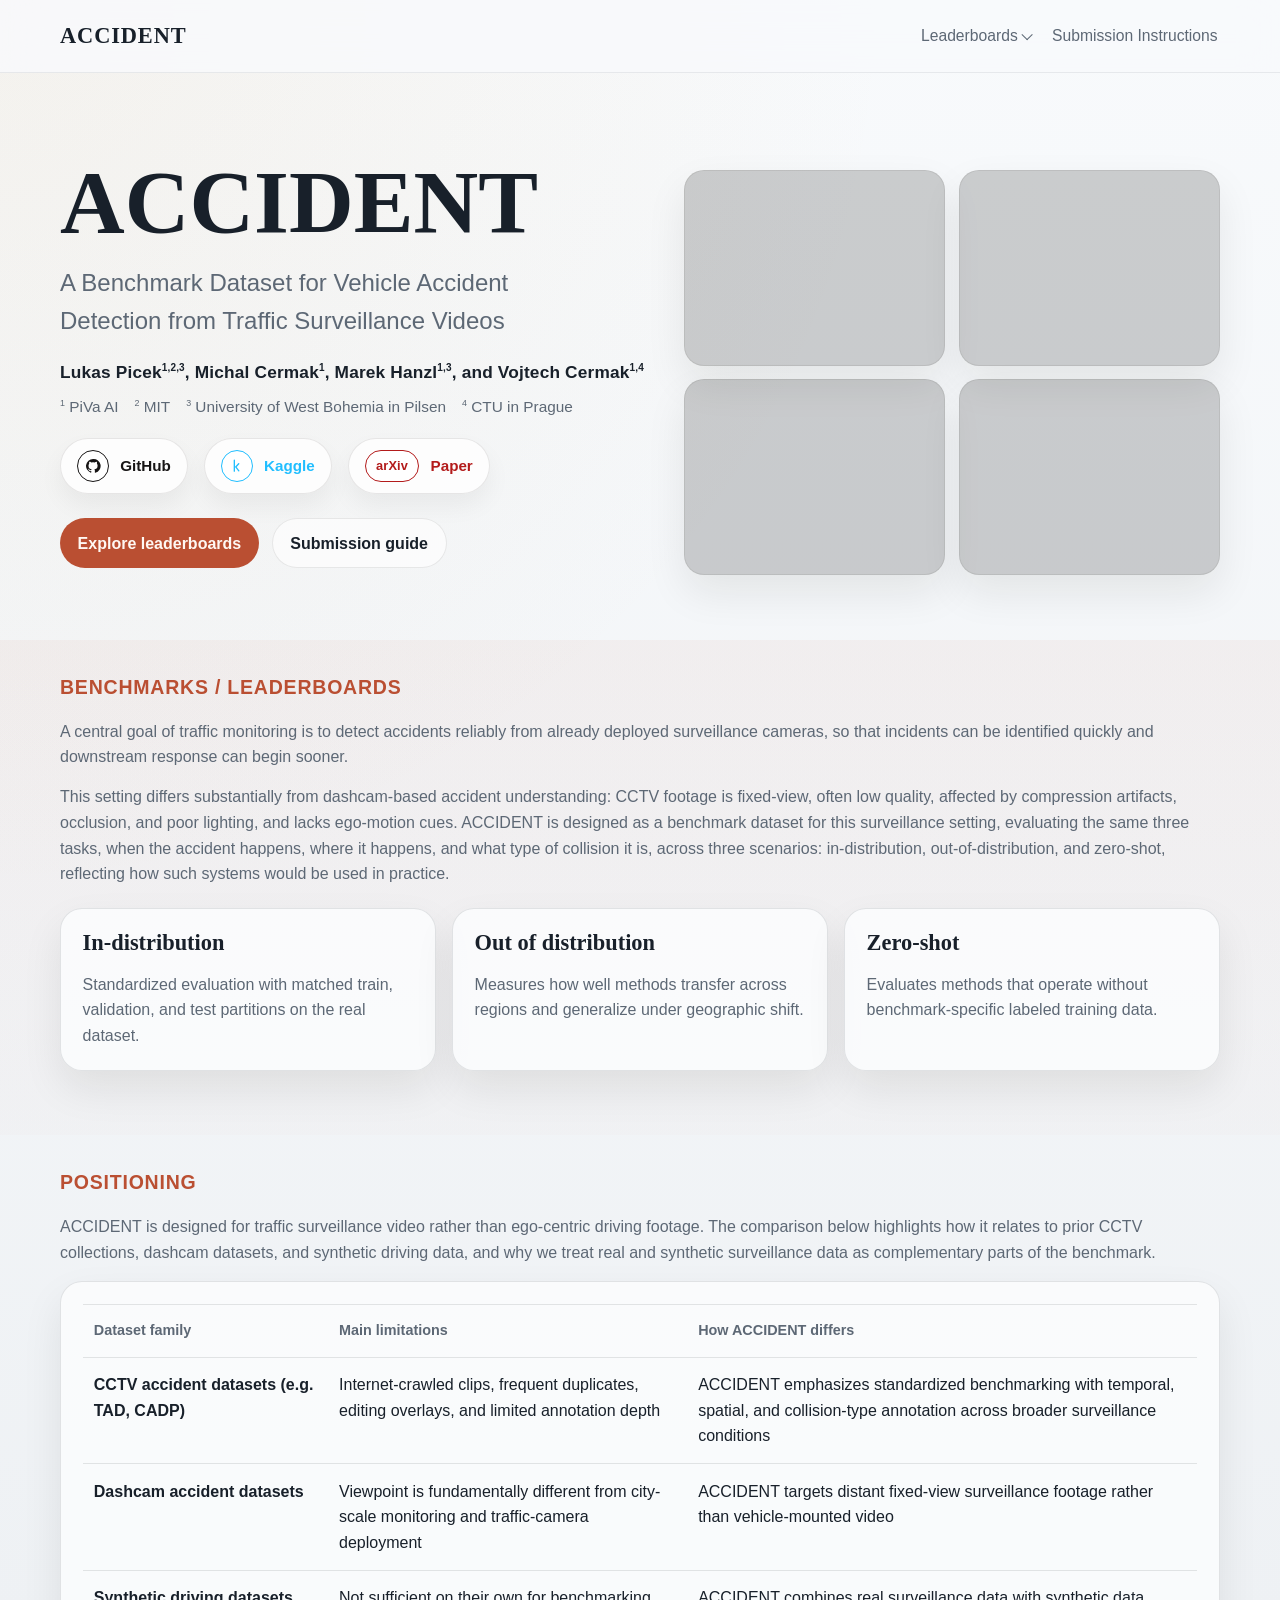
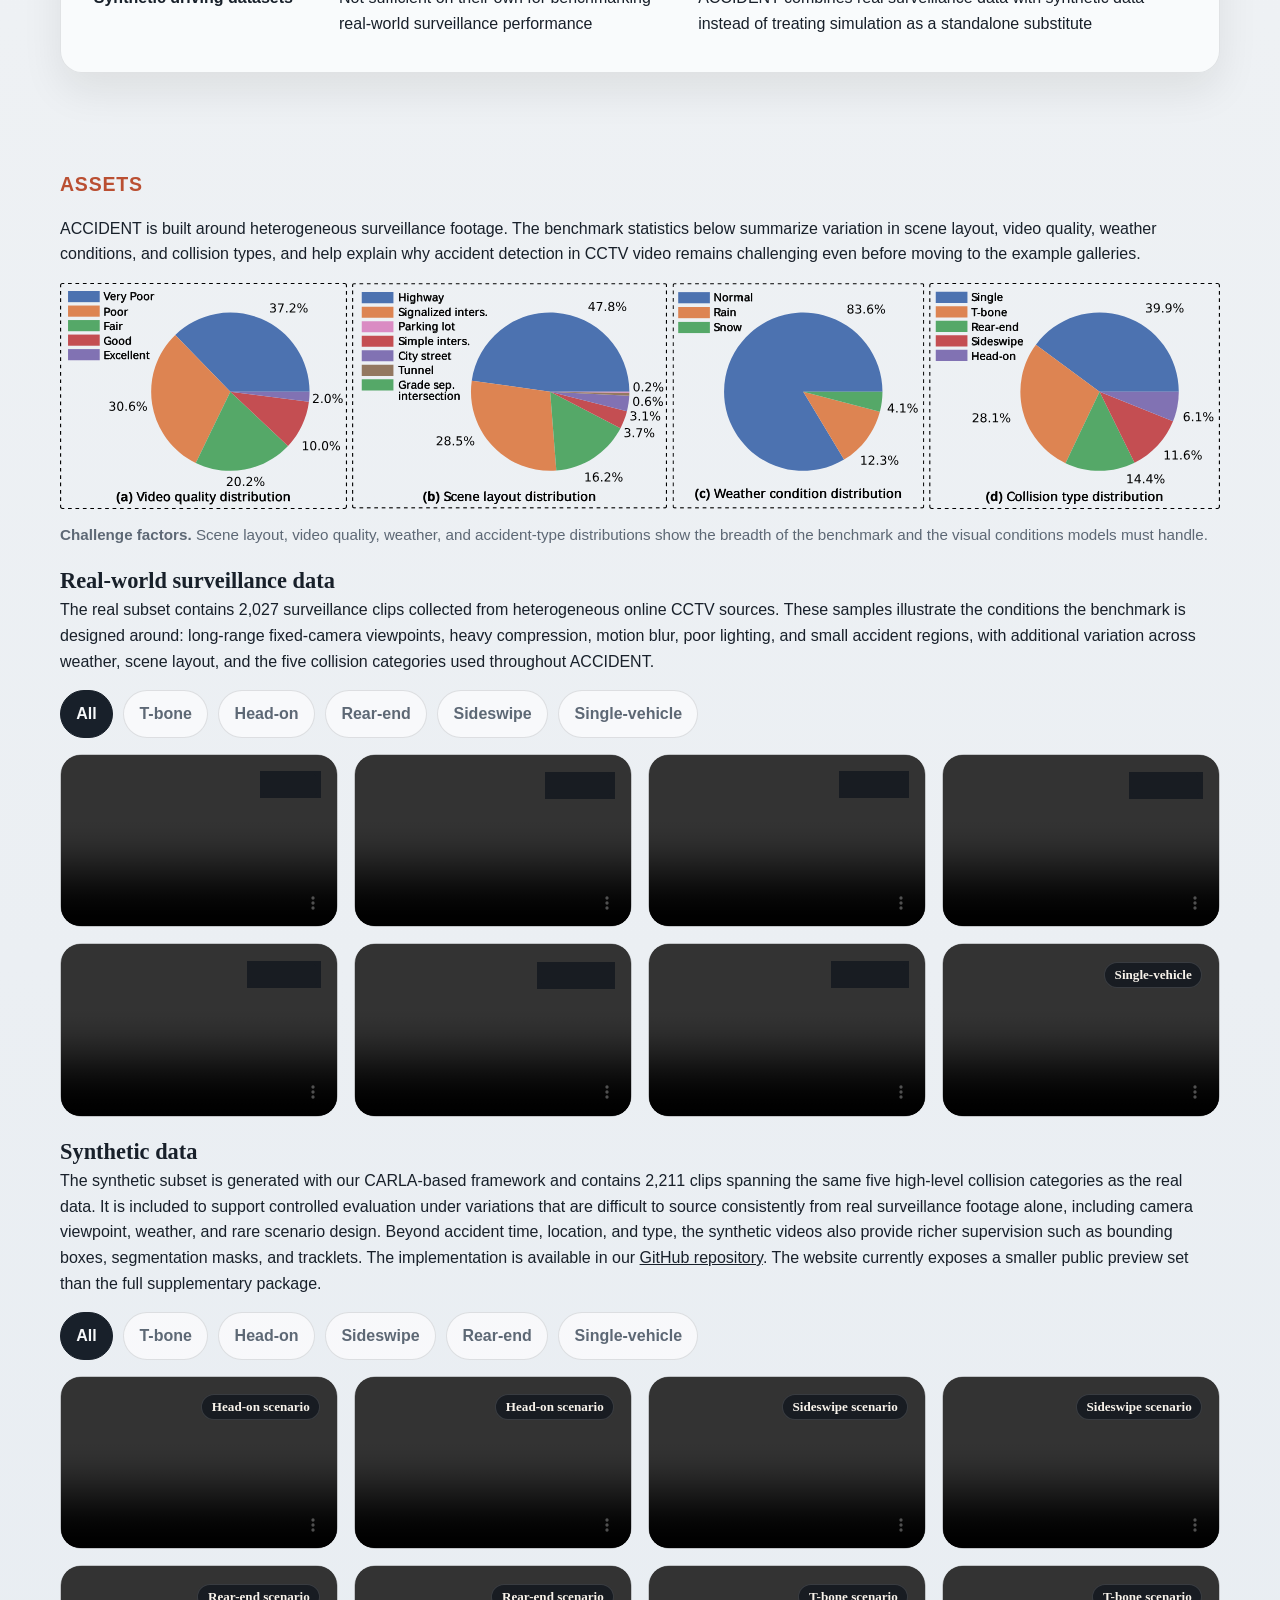
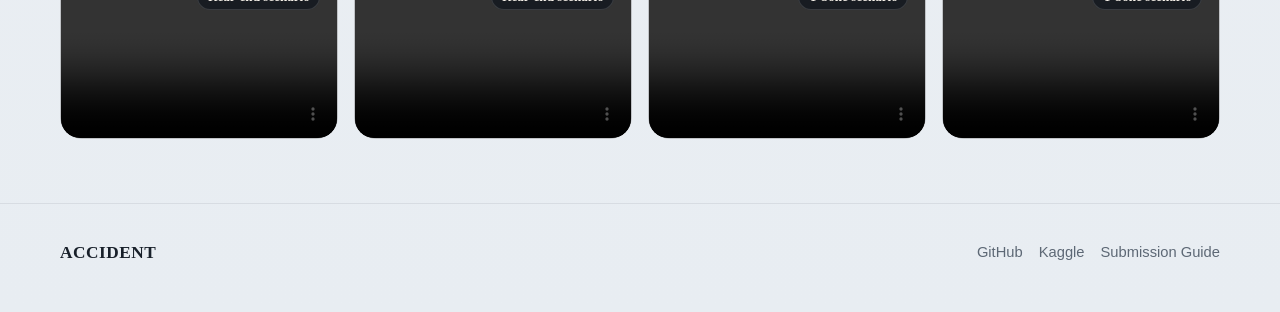
==== index.html @ 5b9dac0d "Expand public sample galleries" ====
<!DOCTYPE html>
<html lang="en">
<head>
    <meta charset="UTF-8">
    <meta name="viewport" content="width=device-width, initial-scale=1.0">
    <title>ACCIDENT Project Page</title>
    <meta name="description" content="ACCIDENT: a benchmark dataset for vehicle accident detection from traffic surveillance videos">
    <link rel="stylesheet" href="assets/css/site.css">
    <script data-goatcounter="https://accidentbench.goatcounter.com/count" async src="//gc.zgo.at/count.js"></script>
</head>
<body>
    <header class="site-header">
        <div class="container nav-shell">
            <a class="brand" href="#top">ACCIDENT</a>
            <nav class="main-nav" aria-label="Primary">
                <div class="nav-dropdown">
                    <button class="nav-dropdown-toggle" type="button" aria-expanded="false" aria-haspopup="true">
                        Leaderboards
                    </button>
                    <div class="nav-dropdown-menu" role="menu" aria-label="Benchmark leaderboards">
                        <a href="benchmarks/in-distribution/index.html" role="menuitem">In-distribution</a>
                        <a href="benchmarks/out-of-distribution/index.html" role="menuitem">Out of distribution</a>
                        <a href="benchmarks/zero-shot/index.html" role="menuitem">Zero-shot</a>
                    </div>
                </div>
                <a href="submission/index.html">Submission Instructions</a>
            </nav>
        </div>
    </header>

    <main id="top">
        <section class="hero">
            <div class="container hero-grid">
                <div class="hero-copy">
                    <h1>ACCIDENT</h1>
                    <p class="hero-subtitle">A Benchmark Dataset for Vehicle Accident Detection from Traffic Surveillance Videos</p>
                    <p class="hero-authors">
                        Lukas Picek<sup>1,2,3</sup>, Michal Cermak<sup>1</sup>, Marek Hanzl<sup>1,3</sup>, and Vojtech Cermak<sup>1,4</sup>
                    </p>
                    <p class="hero-affiliations">
                        <span><sup>1</sup> PiVa AI</span>
                        <span><sup>2</sup> MIT</span>
                        <span><sup>3</sup> University of West Bohemia in Pilsen</span>
                        <span><sup>4</sup> CTU in Prague</span>
                    </p>
                    <div class="platform-links" aria-label="External project links">
                        <a class="platform-link platform-link-github" href="https://github.com/accidentbench/ACCIDENT" target="_blank" rel="noreferrer">
                            <span class="platform-icon" aria-hidden="true">
                                <svg viewBox="0 0 24 24" focusable="false">
                                    <path d="M12 1.5a10.5 10.5 0 0 0-3.32 20.46c.53.1.72-.23.72-.51v-1.81c-2.94.64-3.56-1.25-3.56-1.25-.48-1.2-1.17-1.52-1.17-1.52-.96-.66.07-.65.07-.65 1.05.08 1.61 1.08 1.61 1.08.95 1.61 2.48 1.15 3.08.87.09-.68.37-1.15.67-1.41-2.35-.27-4.81-1.18-4.81-5.24 0-1.16.42-2.11 1.09-2.86-.11-.27-.47-1.37.1-2.85 0 0 .9-.29 2.94 1.09a10.18 10.18 0 0 1 5.36 0c2.03-1.38 2.93-1.09 2.93-1.09.58 1.48.22 2.58.11 2.85.68.75 1.09 1.7 1.09 2.86 0 4.07-2.47 4.96-4.83 5.22.38.33.72.97.72 1.97v2.92c0 .28.19.62.73.51A10.5 10.5 0 0 0 12 1.5Z"></path>
                                </svg>
                            </span>
                            <span>GitHub</span>
                        </a>
                        <a class="platform-link platform-link-kaggle" href="https://www.kaggle.com/datasets/picekl/accident" target="_blank" rel="noreferrer">
                            <span class="platform-icon" aria-hidden="true">
                                <svg viewBox="0 0 24 24" focusable="false">
                                    <path d="M7 3.25a1 1 0 0 1 2 0v10.02l4.82-5.22a1 1 0 1 1 1.46 1.36L11.5 13.5l4.01 5.09a1 1 0 0 1-1.57 1.24L9 13.56v6.19a1 1 0 1 1-2 0V3.25Z"></path>
                                </svg>
                            </span>
                            <span>Kaggle</span>
                        </a>
                        <a class="platform-link platform-link-arxiv" href="https://arxiv.org/abs/2604.09819" target="_blank" rel="noreferrer">
                            <span class="platform-wordmark" aria-hidden="true">arXiv</span>
                            <span>Paper</span>
                        </a>
                    </div>
                    <div class="hero-actions">
                        <a class="button button-primary" href="#benchmark-heading">Explore leaderboards</a>
                        <a class="button button-secondary" href="submission/index.html">Submission guide</a>
                    </div>
                </div>
                <div class="hero-media">
                    <div class="hero-video-grid" aria-label="Representative ACCIDENT video previews">
                        <video autoplay muted loop playsinline preload="metadata">
                            <source src="./assets/videos/real-world/tbone-alt.mp4" type="video/mp4">
                        </video>
                        <video autoplay muted loop playsinline preload="metadata">
                            <source src="./assets/videos/real-world/headon-example.mp4" type="video/mp4">
                        </video>
                        <video autoplay muted loop playsinline preload="metadata">
                            <source src="./assets/videos/real-world/sideswipe-example.mp4" type="video/mp4">
                        </video>
                        <video autoplay muted loop playsinline preload="metadata">
                            <source src="./assets/videos/real-world/single-example.mp4" type="video/mp4">
                        </video>
                    </div>
                </div>
            </div>
        </section>

        <section id="benchmark" class="section section-accent">
            <div class="container">
                <div class="section-heading section-heading-anchor" id="benchmark-heading">
                    <p class="eyebrow">Benchmarks / Leaderboards</p>
                </div>
                <div class="benchmark-intro">
                    <p>
                        A central goal of traffic monitoring is to detect accidents reliably from already deployed surveillance cameras, so that incidents can be identified quickly and downstream response can begin sooner.
                    </p>
                    <p>
                        This setting differs substantially from dashcam-based accident understanding: CCTV footage is fixed-view, often low quality, affected by compression artifacts, occlusion, and poor lighting, and lacks ego-motion cues. ACCIDENT is designed as a benchmark dataset for this surveillance setting, evaluating the same three tasks, when the accident happens, where it happens, and what type of collision it is, across three scenarios: in-distribution, out-of-distribution, and zero-shot, reflecting how such systems would be used in practice.
                    </p>
                </div>
                <div class="benchmark-grid">
                    <a class="leaderboard-link-card track-card" href="benchmarks/in-distribution/index.html">
                        <h3>In-distribution</h3>
                        <p>Standardized evaluation with matched train, validation, and test partitions on the real dataset.</p>
                    </a>
                    <a class="leaderboard-link-card track-card" href="benchmarks/out-of-distribution/index.html">
                        <h3>Out of distribution</h3>
                        <p>Measures how well methods transfer across regions and generalize under geographic shift.</p>
                    </a>
                    <a class="leaderboard-link-card track-card" href="benchmarks/zero-shot/index.html">
                        <h3>Zero-shot</h3>
                        <p>Evaluates methods that operate without benchmark-specific labeled training data.</p>
                    </a>
                </div>
            </div>
        </section>

        <section id="comparison" class="section">
            <div class="container">
                <div class="section-heading">
                    <p class="eyebrow">Positioning</p>
                </div>
                <p class="section-text comparison-intro">
                    ACCIDENT is designed for traffic surveillance video rather than ego-centric driving footage. The comparison below highlights how it relates to prior CCTV collections, dashcam datasets, and synthetic driving data, and why we treat real and synthetic surveillance data as complementary parts of the benchmark.
                </p>
                <div class="table-card comparison-card">
                    <table>
                        <thead>
                            <tr>
                                <th>Dataset family</th>
                                <th>Main limitations</th>
                                <th>How ACCIDENT differs</th>
                            </tr>
                        </thead>
                        <tbody>
                            <tr>
                                <td><strong>CCTV accident datasets (e.g. TAD, CADP)</strong></td>
                                <td>Internet-crawled clips, frequent duplicates, editing overlays, and limited annotation depth</td>
                                <td>ACCIDENT emphasizes standardized benchmarking with temporal, spatial, and collision-type annotation across broader surveillance conditions</td>
                            </tr>
                            <tr>
                                <td><strong>Dashcam accident datasets</strong></td>
                                <td>Viewpoint is fundamentally different from city-scale monitoring and traffic-camera deployment</td>
                                <td>ACCIDENT targets distant fixed-view surveillance footage rather than vehicle-mounted video</td>
                            </tr>
                            <tr>
                                <td><strong>Synthetic driving datasets</strong></td>
                                <td>Not sufficient on their own for benchmarking real-world surveillance performance</td>
                                <td>ACCIDENT combines real surveillance data with synthetic data instead of treating simulation as a standalone substitute</td>
                            </tr>
                        </tbody>
                    </table>
                </div>
            </div>
        </section>

        <section id="assets" class="section">
            <div class="container">
                <div class="section-heading">
                    <p class="eyebrow">Assets</p>
                </div>
                <div class="asset-stack">
                    <div class="asset-subsection">
                        <div class="asset-subsection-head">
                            <p>ACCIDENT is built around heterogeneous surveillance footage. The benchmark statistics below summarize variation in scene layout, video quality, weather conditions, and collision types, and help explain why accident detection in CCTV video remains challenging even before moving to the example galleries.</p>
                        </div>
                        <div class="asset-grid asset-grid-figures asset-grid-single">
                            <figure class="asset-figure">
                                <img src="./assets/figures/group-13.svg" alt="Dataset statistics figure">
                                <figcaption>
                                    <strong>Challenge factors.</strong> Scene layout, video quality, weather, and accident-type distributions show the breadth of the benchmark and the visual conditions models must handle.
                                </figcaption>
                            </figure>
                        </div>
                    </div>

                        <div class="asset-subsection">
                            <div class="asset-subsection-head">
                                <h3>Real-world surveillance data</h3>
                                <p>The real subset contains 2,027 surveillance clips collected from heterogeneous online CCTV sources. These samples illustrate the conditions the benchmark is designed around: long-range fixed-camera viewpoints, heavy compression, motion blur, poor lighting, and small accident regions, with additional variation across weather, scene layout, and the five collision categories used throughout ACCIDENT.</p>
                            </div>
                        <div class="asset-filters" role="toolbar" aria-label="Filter real-world examples">
                            <button class="asset-filter-button active" type="button" data-filter-group="real-world" data-filter="all">All</button>
                            <button class="asset-filter-button" type="button" data-filter-group="real-world" data-filter="t-bone">T-bone</button>
                            <button class="asset-filter-button" type="button" data-filter-group="real-world" data-filter="head-on">Head-on</button>
                            <button class="asset-filter-button" type="button" data-filter-group="real-world" data-filter="rear-end">Rear-end</button>
                            <button class="asset-filter-button" type="button" data-filter-group="real-world" data-filter="sideswipe">Sideswipe</button>
                            <button class="asset-filter-button" type="button" data-filter-group="real-world" data-filter="single">Single-vehicle</button>
                        </div>
                        <div class="asset-grid asset-grid-real">
                            <article class="card asset-card asset-card-sample" data-filter-group="real-world" data-type="t-bone">
                                <video controls preload="metadata" muted loop>
                                    <source src="./assets/videos/real-world/tbone-example.mp4" type="video/mp4">
                                </video>
                                <h4>T-bone</h4>
                            </article>
                            <article class="card asset-card asset-card-sample" data-filter-group="real-world" data-type="head-on">
                                <video controls preload="metadata" muted loop>
                                    <source src="./assets/videos/real-world/headon-example.mp4" type="video/mp4">
                                </video>
                                <h4>Head-on</h4>
                            </article>
                            <article class="card asset-card asset-card-sample" data-filter-group="real-world" data-type="head-on">
                                <video controls preload="metadata" muted loop>
                                    <source src="./assets/videos/real-world/headon-intersection.mp4" type="video/mp4">
                                </video>
                                <h4>Head-on</h4>
                            </article>
                            <article class="card asset-card asset-card-sample" data-filter-group="real-world" data-type="rear-end">
                                <video controls preload="metadata" muted loop>
                                    <source src="./assets/videos/real-world/rearend-example.mp4" type="video/mp4">
                                </video>
                                <h4>Rear-end</h4>
                            </article>
                            <article class="card asset-card asset-card-sample" data-filter-group="real-world" data-type="rear-end">
                                <video controls preload="metadata" muted loop>
                                    <source src="./assets/videos/real-world/rearend-intersection.mp4" type="video/mp4">
                                </video>
                                <h4>Rear-end</h4>
                            </article>
                            <article class="card asset-card asset-card-sample" data-filter-group="real-world" data-type="sideswipe">
                                <video controls preload="metadata" muted loop>
                                    <source src="./assets/videos/real-world/sideswipe-example.mp4" type="video/mp4">
                                </video>
                                <h4>Sideswipe</h4>
                            </article>
                            <article class="card asset-card asset-card-sample" data-filter-group="real-world" data-type="sideswipe">
                                <video controls preload="metadata" muted loop>
                                    <source src="./assets/videos/real-world/sideswipe-wide.mp4" type="video/mp4">
                                </video>
                                <h4>Sideswipe</h4>
                            </article>
                            <article class="card asset-card asset-card-sample" data-filter-group="real-world" data-type="single">
                                <video controls preload="metadata" muted loop>
                                    <source src="./assets/videos/real-world/single-example.mp4" type="video/mp4">
                                </video>
                                <h4>Single-vehicle</h4>
                            </article>
                            <article class="card asset-card asset-card-sample" data-filter-group="real-world" data-type="single">
                                <video controls preload="metadata" muted loop>
                                    <source src="./assets/videos/real-world/single-night.mp4" type="video/mp4">
                                </video>
                                <h4>Single-vehicle</h4>
                            </article>
                            <article class="card asset-card asset-card-sample" data-filter-group="real-world" data-type="t-bone">
                                <video controls preload="metadata" muted loop>
                                    <source src="./assets/videos/real-world/tbone-alt.mp4" type="video/mp4">
                                </video>
                                <h4>T-bone</h4>
                            </article>
                            <article class="card asset-card asset-card-sample" data-filter-group="real-world" data-type="sideswipe">
                                <video controls preload="metadata" muted loop>
                                    <source src="./assets/videos/real-world/sideswipe-junction.mp4" type="video/mp4">
                                </video>
                                <h4>Sideswipe</h4>
                            </article>
                        </div>
                    </div>

                    <div class="asset-subsection">
                        <div class="asset-subsection-head">
                            <h3>Synthetic data</h3>
                            <p>The synthetic subset is generated with our CARLA-based framework and contains 2,211 clips spanning the same five high-level collision categories as the real data. It is included to support controlled evaluation under variations that are difficult to source consistently from real surveillance footage alone, including camera viewpoint, weather, and rare scenario design. Beyond accident time, location, and type, the synthetic videos also provide richer supervision such as bounding boxes, segmentation masks, and tracklets. The implementation is available in our <a href="https://github.com/accidentbench/ACCIDENT" target="_blank" rel="noreferrer">GitHub repository</a>. The website currently exposes a smaller public preview set than the full supplementary package.</p>
                            </div>
                        <div class="asset-filters" role="toolbar" aria-label="Filter synthetic scenarios">
                            <button class="asset-filter-button active" type="button" data-filter-group="synthetic" data-filter="all">All</button>
                            <button class="asset-filter-button" type="button" data-filter-group="synthetic" data-filter="t-bone">T-bone</button>
                            <button class="asset-filter-button" type="button" data-filter-group="synthetic" data-filter="head-on">Head-on</button>
                            <button class="asset-filter-button" type="button" data-filter-group="synthetic" data-filter="sideswipe">Sideswipe</button>
                            <button class="asset-filter-button" type="button" data-filter-group="synthetic" data-filter="rear-end">Rear-end</button>
                            <button class="asset-filter-button" type="button" data-filter-group="synthetic" data-filter="single">Single-vehicle</button>
                        </div>
                        <div class="asset-grid asset-grid-synth">
                            <article class="card asset-card asset-card-sample" data-filter-group="synthetic" data-type="head-on">
                                <video controls preload="metadata" muted loop>
                                    <source src="./assets/videos/synthetic/headon-display.mp4" type="video/mp4">
                                </video>
                                <h4>Head-on scenario</h4>
                            </article>
                            <article class="card asset-card asset-card-sample" data-filter-group="synthetic" data-type="head-on">
                                <video controls preload="metadata" muted loop>
                                    <source src="./assets/videos/synthetic/headon-rgb.mp4" type="video/mp4">
                                </video>
                                <h4>Head-on scenario</h4>
                            </article>
                            <article class="card asset-card asset-card-sample" data-filter-group="synthetic" data-type="sideswipe">
                                <video controls preload="metadata" muted loop>
                                    <source src="./assets/videos/synthetic/sideswipe-rgb.mp4" type="video/mp4">
                                </video>
                                <h4>Sideswipe scenario</h4>
                            </article>
                            <article class="card asset-card asset-card-sample" data-filter-group="synthetic" data-type="sideswipe">
                                <video controls preload="metadata" muted loop>
                                    <source src="./assets/videos/synthetic/sideswipe-display.mp4" type="video/mp4">
                                </video>
                                <h4>Sideswipe scenario</h4>
                            </article>
                            <article class="card asset-card asset-card-sample" data-filter-group="synthetic" data-type="rear-end">
                                <video controls preload="metadata" muted loop>
                                    <source src="./assets/videos/synthetic/rearend-rgb.mp4" type="video/mp4">
                                </video>
                                <h4>Rear-end scenario</h4>
                            </article>
                            <article class="card asset-card asset-card-sample" data-filter-group="synthetic" data-type="rear-end">
                                <video controls preload="metadata" muted loop>
                                    <source src="./assets/videos/synthetic/rearend-display.mp4" type="video/mp4">
                                </video>
                                <h4>Rear-end scenario</h4>
                            </article>
                            <article class="card asset-card asset-card-sample" data-filter-group="synthetic" data-type="t-bone">
                                <video controls preload="metadata" muted loop>
                                    <source src="./assets/videos/synthetic/tbone-display.mp4" type="video/mp4">
                                </video>
                                <h4>T-bone scenario</h4>
                            </article>
                            <article class="card asset-card asset-card-sample" data-filter-group="synthetic" data-type="t-bone">
                                <video controls preload="metadata" muted loop>
                                    <source src="./assets/videos/synthetic/tbone-rgb.mp4" type="video/mp4">
                                </video>
                                <h4>T-bone scenario</h4>
                            </article>
                            <article class="card asset-card asset-card-sample" data-filter-group="synthetic" data-type="single">
                                <video controls preload="metadata" muted loop>
                                    <source src="./assets/videos/synthetic/single-rgb.mp4" type="video/mp4">
                                </video>
                                <h4>Single-vehicle scenario</h4>
                            </article>
                            <article class="card asset-card asset-card-sample" data-filter-group="synthetic" data-type="single">
                                <video controls preload="metadata" muted loop>
                                    <source src="./assets/videos/synthetic/single-display.mp4" type="video/mp4">
                                </video>
                                <h4>Single-vehicle scenario</h4>
                            </article>
                        </div>
                    </div>
                </div>
            </div>
        </section>

    </main>

    <footer class="site-footer">
        <div class="container footer-shell">
            <p class="footer-mark">ACCIDENT</p>
            <div class="footer-links">
                <a href="https://github.com/accidentbench/ACCIDENT" target="_blank" rel="noreferrer">GitHub</a>
                <a href="https://www.kaggle.com/datasets/picekl/accident" target="_blank" rel="noreferrer">Kaggle</a>
                <a href="submission/index.html">Submission Guide</a>
            </div>
        </div>
    </footer>

    <script src="assets/js/site.js"></script>
</body>
</html>
---- assets/css/site.css ----
:root {
    --bg: #eef1f4;
    --paper: #fbfcfd;
    --ink: #18202a;
    --muted: #5d6875;
    --line: rgba(24, 32, 42, 0.11);
    --accent: #ba4f32;
    --accent-soft: #f2ddd4;
    --deep: #1b2430;
    --deep-soft: #263240;
    --gold: #c69345;
    --shadow: 0 18px 40px rgba(24, 20, 15, 0.08);
    --radius: 22px;
    --container: 1160px;
}

* {
    box-sizing: border-box;
}

html {
    scroll-behavior: smooth;
}

body {
    margin: 0;
    background:
        radial-gradient(circle at top left, rgba(198, 147, 69, 0.08), transparent 24%),
        linear-gradient(180deg, #f8fafc 0%, var(--bg) 46%, #e8edf2 100%);
    color: var(--ink);
    font-family: "Avenir Next", "Segoe UI Variable", "Helvetica Neue", sans-serif;
    line-height: 1.6;
}

img,
video {
    max-width: 100%;
    display: block;
}

a {
    color: inherit;
}

.container {
    width: min(var(--container), calc(100% - 2rem));
    margin: 0 auto;
}

.site-header {
    position: sticky;
    top: 0;
    z-index: 50;
    backdrop-filter: blur(18px);
    background: rgba(248, 250, 252, 0.84);
    border-bottom: 1px solid rgba(24, 32, 42, 0.08);
}

.nav-shell {
    display: flex;
    align-items: center;
    justify-content: space-between;
    min-height: 72px;
    gap: 1rem;
}

.brand {
    font-family: "Iowan Old Style", "Palatino Linotype", serif;
    font-size: 1.4rem;
    font-weight: 700;
    letter-spacing: 0.04em;
    text-decoration: none;
    transition: color 0.2s ease, transform 0.2s ease;
}

.brand:hover {
    color: var(--accent);
    transform: translateY(-1px);
}

.main-nav {
    display: flex;
    flex-wrap: wrap;
    gap: 1rem;
    align-items: center;
}

.main-nav a {
    position: relative;
    text-decoration: none;
    color: var(--muted);
    font-size: 0.98rem;
    padding: 0.35rem 0.15rem;
    transition: color 0.2s ease, transform 0.2s ease;
}

.main-nav a::after {
    content: "";
    position: absolute;
    left: 0;
    bottom: 0;
    width: 100%;
    height: 2px;
    background: var(--accent);
    transform: scaleX(0);
    transform-origin: left;
    transition: transform 0.22s ease;
}

.main-nav a:hover,
.main-nav a:focus-visible {
    color: var(--ink);
    transform: translateY(-1px);
}

.main-nav a:hover::after,
.main-nav a:focus-visible::after {
    transform: scaleX(1);
}

.nav-dropdown {
    position: relative;
    padding-bottom: 0.9rem;
    margin-bottom: -0.9rem;
}

.nav-dropdown-toggle {
    position: relative;
    border: 0;
    background: transparent;
    color: var(--muted);
    font: inherit;
    font-size: 0.98rem;
    padding: 0.35rem 1rem 0.35rem 0.15rem;
    cursor: pointer;
    transition: color 0.2s ease, transform 0.2s ease;
}

.nav-dropdown-toggle[aria-expanded="true"] {
    color: var(--ink);
}

.nav-dropdown-toggle::after {
    content: "";
    position: absolute;
    right: 0.15rem;
    top: 50%;
    width: 0.45rem;
    height: 0.45rem;
    border-right: 1.5px solid currentColor;
    border-bottom: 1.5px solid currentColor;
    transform: translateY(-65%) rotate(45deg);
    transition: transform 0.2s ease;
}

.nav-dropdown-toggle:hover,
.nav-dropdown-toggle:focus-visible,
.nav-dropdown:hover .nav-dropdown-toggle,
.nav-dropdown:focus-within .nav-dropdown-toggle {
    color: var(--ink);
    transform: translateY(-1px);
}

.nav-dropdown-menu {
    position: absolute;
    top: calc(100% + 0.2rem);
    left: 0;
    min-width: 14rem;
    display: grid;
    gap: 0.2rem;
    padding: 0.55rem;
    border-radius: 16px;
    border: 1px solid var(--line);
    background: rgba(255, 253, 248, 0.96);
    box-shadow: var(--shadow);
    opacity: 0;
    pointer-events: none;
    transform: translateY(8px);
    transition: opacity 0.2s ease, transform 0.2s ease;
}

.nav-dropdown-menu a {
    border-radius: 12px;
    padding: 0.65rem 0.8rem;
}

.nav-dropdown-menu a::after {
    display: none;
}

.nav-dropdown:hover .nav-dropdown-menu,
.nav-dropdown:focus-within .nav-dropdown-menu,
.nav-dropdown.open .nav-dropdown-menu {
    opacity: 1;
    pointer-events: auto;
    transform: translateY(0);
}

.nav-dropdown:hover .nav-dropdown-toggle::after,
.nav-dropdown:focus-within .nav-dropdown-toggle::after,
.nav-dropdown.open .nav-dropdown-toggle::after {
    transform: translateY(-35%) rotate(225deg);
}

.hero {
    padding: 5rem 0 3rem;
}

.hero-grid {
    display: grid;
    grid-template-columns: 1.05fr 0.95fr;
    gap: 2rem;
    align-items: center;
}

.eyebrow {
    margin: 0;
    color: var(--accent);
    font-size: 1.22rem;
    font-weight: 700;
    letter-spacing: 0.04em;
    text-transform: uppercase;
}

h1,
h2,
h3 {
    font-family: "Iowan Old Style", "Palatino Linotype", serif;
    line-height: 1.1;
    margin: 0;
}

h1 {
    font-size: clamp(3.2rem, 7vw, 5.8rem);
    margin-bottom: 0.75rem;
}

h2 {
    font-size: clamp(2rem, 4vw, 3rem);
}

h3 {
    font-size: 1.4rem;
    margin-bottom: 0.85rem;
}

.hero-subtitle {
    margin: 0 0 1.25rem;
    font-size: clamp(1.1rem, 2vw, 1.5rem);
    color: var(--muted);
    max-width: 34rem;
}

.hero-text,
.section-text,
.prose-card p,
.asset-card p,
.track-card p {
    color: var(--muted);
}

.hero-authors {
    margin: 0 0 1.15rem;
    max-width: 44rem;
    color: var(--ink);
    font-size: 1.08rem;
    font-weight: 600;
    line-height: 1.45;
    letter-spacing: 0.01em;
}

.hero-authors sup,
.hero-affiliations sup {
    font-size: 0.58em;
    vertical-align: super;
}

.hero-affiliations {
    display: flex;
    flex-wrap: wrap;
    gap: 0.45rem 1rem;
    margin: -0.5rem 0 1.25rem;
    max-width: 52rem;
    color: var(--muted);
    font-size: 0.96rem;
    line-height: 1.45;
}

.hero-affiliations span {
    white-space: nowrap;
}

.hero-actions {
    display: flex;
    flex-wrap: wrap;
    gap: 0.8rem;
    margin: 1.5rem 0;
}

.compact-actions {
    margin-top: 1rem;
    margin-bottom: 0;
}

.platform-links {
    display: flex;
    flex-wrap: wrap;
    gap: 1rem;
    margin-top: 0.25rem;
}

.platform-link {
    display: inline-flex;
    align-items: center;
    gap: 0.7rem;
    min-height: 3rem;
    padding: 0.7rem 1rem;
    border-radius: 999px;
    text-decoration: none;
    font-size: 0.95rem;
    font-weight: 700;
    border: 1px solid rgba(29, 26, 23, 0.1);
    background: rgba(255, 255, 255, 0.8);
    box-shadow: 0 12px 24px rgba(24, 20, 15, 0.05);
    transition: transform 0.2s ease, box-shadow 0.2s ease, border-color 0.2s ease, opacity 0.2s ease;
}

.platform-link:hover {
    transform: translateY(-1px);
    box-shadow: 0 16px 28px rgba(24, 20, 15, 0.08);
}

.platform-link-github {
    color: #171515;
}

.platform-link-kaggle {
    color: #20beff;
}

.platform-link-arxiv {
    color: #b31b1b;
}

.platform-link.is-disabled {
    opacity: 0.72;
    cursor: default;
}

.platform-icon {
    display: inline-flex;
    align-items: center;
    justify-content: center;
    width: 2rem;
    height: 2rem;
    border-radius: 999px;
    background: rgba(255, 255, 255, 0.92);
    color: currentColor;
    border: 1px solid currentColor;
}

.platform-icon svg {
    width: 1rem;
    height: 1rem;
    fill: currentColor;
}

.platform-wordmark {
    display: inline-flex;
    align-items: center;
    justify-content: center;
    min-width: 3.3rem;
    height: 2rem;
    padding: 0 0.65rem;
    border-radius: 999px;
    background: rgba(255, 255, 255, 0.92);
    color: currentColor;
    border: 1px solid currentColor;
    font-size: 0.8rem;
    font-weight: 700;
    letter-spacing: 0.01em;
}

.button {
    display: inline-flex;
    align-items: center;
    justify-content: center;
    min-height: 46px;
    padding: 0.7rem 1.1rem;
    border-radius: 999px;
    text-decoration: none;
    font-weight: 700;
    transition: transform 0.2s ease, background 0.2s ease, color 0.2s ease;
}

.button:hover {
    transform: translateY(-1px);
}

.button:focus-visible,
.tab-button:focus-visible,
.main-nav a:focus-visible {
    outline: 2px solid rgba(180, 71, 47, 0.45);
    outline-offset: 3px;
}

.button-primary {
    background: var(--accent);
    color: #fff8f3;
}

.score-button.is-ready {
    background: #2f8f5b;
    border-color: #2f8f5b;
    color: #f7fff9;
    box-shadow: none;
}

.score-button.is-ready:hover {
    background: #27784c;
    box-shadow: none;
}

.button:disabled,
.score-button:disabled {
    background: rgba(24, 32, 42, 0.12);
    color: rgba(24, 32, 42, 0.42);
    border-color: transparent;
    cursor: not-allowed;
    pointer-events: none;
    box-shadow: none;
    transform: none;
}

.button-secondary {
    background: rgba(255, 255, 255, 0.62);
    color: var(--ink);
    border: 1px solid rgba(29, 26, 23, 0.09);
}

.meta-list,
.feature-list {
    margin: 1.25rem 0 0;
    padding-left: 1.2rem;
}

.meta-list li,
.feature-list li {
    margin-bottom: 0.45rem;
}

.hero-video-grid {
    display: grid;
    grid-template-columns: repeat(2, minmax(0, 1fr));
    gap: 0.85rem;
}

.hero-video-grid video {
    width: 100%;
    aspect-ratio: 4 / 3;
    object-fit: cover;
    border-radius: 20px;
    box-shadow: var(--shadow);
    border: 1px solid rgba(29, 26, 23, 0.08);
    background: rgba(0, 0, 0, 0.18);
    transition: transform 0.28s ease, box-shadow 0.28s ease, filter 0.28s ease;
}

.hero-video-grid video:hover {
    transform: translateY(-3px) scale(1.01);
    box-shadow: 0 24px 48px rgba(24, 20, 15, 0.14);
    filter: saturate(1.06);
}

.hero-placeholder,
.asset-placeholder {
    display: grid;
    place-items: center;
    min-height: 100%;
    border-radius: 26px;
    border: 1px dashed rgba(29, 26, 23, 0.18);
    background:
        linear-gradient(135deg, rgba(180, 71, 47, 0.08), rgba(213, 164, 79, 0.08)),
        rgba(255, 253, 248, 0.7);
    padding: 2rem;
    text-align: center;
}

.hero-placeholder h3 {
    margin-bottom: 0.8rem;
}

.hero-placeholder p {
    max-width: 28rem;
    color: var(--muted);
    margin: 0;
}

.placeholder-badge {
    display: inline-flex;
    align-items: center;
    justify-content: center;
    min-height: 30px;
    padding: 0.25rem 0.7rem;
    margin-bottom: 1rem;
    border-radius: 999px;
    background: var(--accent-soft);
    color: var(--accent);
    font-size: 0.82rem;
    font-weight: 700;
}

.media-caption {
    margin-top: 0.9rem;
    color: var(--muted);
    font-size: 0.95rem;
}

.section {
    padding: 32px 0 4rem;
}

.section-heading-anchor {
    scroll-margin-top: 140px;
}

.section-accent {
    background: linear-gradient(180deg, rgba(186, 79, 50, 0.05), rgba(186, 79, 50, 0.015));
}

.section-dark {
    background:
        radial-gradient(circle at top right, rgba(198, 147, 69, 0.14), transparent 26%),
        linear-gradient(180deg, var(--deep) 0%, var(--deep-soft) 100%);
    color: #f3eee6;
}

.section-heading {
    margin-bottom: 0.95rem;
}

.two-column {
    display: grid;
    grid-template-columns: repeat(2, minmax(0, 1fr));
    gap: 1.2rem;
}

.benchmark-grid,
.asset-grid {
    display: grid;
    grid-template-columns: repeat(3, minmax(0, 1fr));
    gap: 1rem;
}

.asset-grid {
    grid-template-columns: repeat(3, minmax(0, 1fr));
}

.asset-stack {
    display: grid;
    gap: 1.4rem;
}

.asset-subsection {
    display: grid;
    gap: 1rem;
}

.asset-subsection-head {
    display: grid;
    gap: 0.25rem;
}

.asset-subsection-head h3 {
    margin-bottom: 0;
}

.asset-subsection-head p {
    margin: 0;
}

.asset-filters {
    display: flex;
    flex-wrap: wrap;
    gap: 0.65rem;
}

.asset-filter-button {
    border: 1px solid rgba(24, 32, 42, 0.12);
    border-radius: 999px;
    background: rgba(251, 252, 253, 0.78);
    color: var(--muted);
    padding: 0.62rem 0.95rem;
    font: inherit;
    font-weight: 700;
    cursor: pointer;
    transition: background 0.2s ease, color 0.2s ease, transform 0.2s ease, border-color 0.2s ease;
}

.asset-filter-button:hover {
    transform: translateY(-1px);
    border-color: rgba(186, 79, 50, 0.24);
    color: var(--ink);
}

.asset-filter-button.active {
    background: var(--ink);
    color: #f7f9fb;
    border-color: var(--ink);
}

.asset-grid-figures {
    grid-template-columns: repeat(2, minmax(0, 1fr));
}

.asset-grid-single {
    grid-template-columns: minmax(0, 1fr);
}

.asset-figure {
    margin: 0;
}

.asset-figure img {
    width: 100%;
    display: block;
}

.asset-figure figcaption {
    margin-top: 0.85rem;
    color: var(--muted);
    font-size: 0.95rem;
    line-height: 1.55;
}

.asset-grid-real {
    grid-template-columns: repeat(4, minmax(0, 1fr));
}

.asset-grid-synth {
    grid-template-columns: repeat(4, minmax(0, 1fr));
}

.card,
.table-card,
.callout {
    border-radius: var(--radius);
    border: 1px solid var(--line);
    background: rgba(251, 252, 253, 0.88);
    box-shadow: var(--shadow);
    transition: transform 0.25s ease, box-shadow 0.25s ease, border-color 0.25s ease;
}

.card:hover,
.table-card:hover,
.callout:hover {
    transform: translateY(-3px);
    box-shadow: 0 24px 48px rgba(24, 20, 15, 0.12);
    border-color: rgba(180, 71, 47, 0.2);
}

.prose-card,
.track-card,
.asset-card,
.table-card,
.callout {
    padding: 1.35rem;
}

.track-tag {
    display: inline-block;
    margin-bottom: 0.7rem;
    padding: 0.25rem 0.6rem;
    border-radius: 999px;
    background: var(--accent-soft);
    color: var(--accent);
    font-size: 0.82rem;
    font-weight: 700;
}

.benchmark-intro {
    margin-bottom: 1.35rem;
}

.benchmark-intro p {
    margin: 0 0 0.9rem;
    color: var(--muted);
}

.benchmark-intro p:last-child {
    margin-bottom: 0;
}

.callout {
    margin-top: 1.2rem;
    color: var(--muted);
}

.leaderboard-shell {
    display: grid;
    gap: 1rem;
}

.leaderboard-links {
    display: grid;
    grid-template-columns: repeat(3, minmax(0, 1fr));
    gap: 1rem;
}

.leaderboard-link-card {
    border-radius: var(--radius);
    border: 1px solid var(--line);
    background: rgba(251, 252, 253, 0.88);
    box-shadow: var(--shadow);
    padding: 1.35rem;
    text-decoration: none;
    transition: transform 0.25s ease, box-shadow 0.25s ease, border-color 0.25s ease;
}

.leaderboard-link-card:hover {
    transform: translateY(-3px);
    box-shadow: 0 24px 48px rgba(24, 20, 15, 0.12);
    border-color: rgba(180, 71, 47, 0.2);
}

.leaderboard-link-card p {
    color: var(--muted);
    margin-bottom: 0;
}

.tab-buttons {
    display: flex;
    flex-wrap: wrap;
    gap: 0.7rem;
}

.tab-button {
    border: 1px solid var(--line);
    border-radius: 999px;
    background: rgba(255, 255, 255, 0.72);
    color: var(--muted);
    padding: 0.7rem 1rem;
    font: inherit;
    font-weight: 700;
    cursor: pointer;
    transition: background 0.2s ease, color 0.2s ease, transform 0.2s ease, border-color 0.2s ease;
}

.tab-button:hover {
    transform: translateY(-1px);
    border-color: rgba(180, 71, 47, 0.22);
    color: var(--ink);
}

.tab-button.active {
    background: var(--ink);
    color: #fff8f3;
}

.tab-panel {
    display: none;
}

.tab-panel.active {
    display: block;
}

.table-head {
    display: flex;
    justify-content: space-between;
    align-items: baseline;
    gap: 1rem;
    margin-bottom: 1rem;
}

.table-head span {
    color: var(--muted);
    font-size: 0.92rem;
}

.leaderboard-intro {
    margin: 0 0 1rem;
    color: var(--muted);
}

table {
    width: 100%;
    border-collapse: collapse;
}

th,
td {
    text-align: left;
    padding: 0.9rem 0.7rem;
    border-top: 1px solid var(--line);
    vertical-align: top;
}

thead th {
    color: var(--muted);
    font-size: 0.9rem;
    font-weight: 700;
}

.asset-card img,
.asset-card video {
    border-radius: 16px;
    aspect-ratio: 16 / 10;
    object-fit: cover;
    margin-bottom: 1rem;
    background: rgba(0, 0, 0, 0.2);
}

.asset-card-sample {
    position: relative;
    padding: 0;
    overflow: hidden;
    border: 0;
    background: transparent;
    box-shadow: none;
}

.asset-card-sample video {
    margin-bottom: 0;
    border-radius: 20px;
    border: 1px solid rgba(255, 255, 255, 0.08);
}

.asset-card h4 {
    font-family: "Iowan Old Style", "Palatino Linotype", serif;
    font-size: 1.15rem;
    line-height: 1.15;
    margin: 0 0 0.7rem;
}

.asset-card-sample h4 {
    position: absolute;
    top: 1.15rem;
    right: 1.1rem;
    z-index: 2;
    margin: 0;
    padding: 0.34rem 0.6rem;
    border-radius: 999px;
    background: rgba(15, 20, 28, 0.72);
    border: 1px solid rgba(255, 255, 255, 0.14);
    color: #f8f3eb;
    backdrop-filter: blur(10px);
    font-size: 0.82rem;
    line-height: 1;
}

.asset-card-sample:hover {
    transform: none;
    box-shadow: none;
    border-color: transparent;
}

.asset-card-sample[data-hidden="true"] {
    display: none;
}

.asset-placeholder {
    min-height: 220px;
    border-radius: 16px;
    margin-bottom: 1rem;
    color: var(--muted);
    font-weight: 700;
}

.button-disabled {
    background: rgba(255, 255, 255, 0.62);
    color: var(--muted);
    border: 1px solid rgba(29, 26, 23, 0.09);
    cursor: default;
}

.site-footer {
    padding: 2.2rem 0 2.8rem;
    border-top: 1px solid rgba(24, 32, 42, 0.08);
}

.benchmark-page-hero {
    padding-top: 32px;
    padding-bottom: 2rem;
}

.benchmark-page-hero + .section {
    padding-top: 0;
    padding-bottom: 20px;
}

.benchmark-page-hero + .section + .section {
    padding-top: 0;
}

.benchmark-page-title {
    font-size: clamp(2.35rem, 4.5vw, 3.6rem);
    line-height: 1.02;
    letter-spacing: -0.02em;
    margin-bottom: 0.65rem;
}

.benchmark-page-subtitle {
    margin: 0;
    color: var(--muted);
    font-size: clamp(1rem, 1.65vw, 1.22rem);
    line-height: 1.55;
}

.benchmark-top-grid {
    display: grid;
    grid-template-columns: minmax(0, 3fr) minmax(300px, 1fr);
    gap: 1.2rem;
    align-items: stretch;
}

.benchmark-top-grid > .card {
    height: 100%;
}

.leaderboard-page-grid {
    display: grid;
    grid-template-columns: 1fr;
    gap: 1.2rem;
}

.leaderboard-page-grid > * {
    width: 100%;
}

.submission-guide-grid {
    display: grid;
    grid-template-columns: repeat(2, minmax(0, 1fr));
    gap: 1.2rem;
}

.submission-steps {
    margin: 0;
    padding-left: 1.25rem;
}

.submission-steps li {
    margin-bottom: 0.85rem;
}

.submission-paths {
    display: flex;
    flex-wrap: wrap;
    gap: 0.55rem;
    margin-top: 0.7rem;
}

.submission-paths code {
    padding: 0.2rem 0.45rem;
    border-radius: 8px;
    background: rgba(29, 26, 23, 0.06);
    font-family: "SFMono-Regular", Menlo, monospace;
    font-size: 0.92em;
}

.submission-example {
    margin: 1rem 0 0;
    padding: 1rem 1.1rem;
    border-radius: 16px;
    border: 1px solid rgba(24, 32, 42, 0.08);
    background: rgba(248, 250, 252, 0.95);
    overflow-x: auto;
}

.submission-example code {
    font-family: "SFMono-Regular", Menlo, monospace;
    font-size: 0.92rem;
    line-height: 1.6;
    white-space: pre;
}

.leaderboard-empty {
    margin: 1rem 0 0;
    color: var(--muted);
}

.leaderboard-meta {
    display: block;
    margin-top: 0.25rem;
    color: var(--muted);
    font-size: 0.9rem;
}

.leaderboard-chip {
    display: inline-flex;
    align-items: center;
    margin-top: 0.45rem;
    padding: 0.18rem 0.5rem;
    border-radius: 999px;
    background: rgba(198, 147, 69, 0.16);
    color: #8a5a16;
    font-size: 0.74rem;
    font-weight: 700;
    letter-spacing: 0.04em;
    text-transform: uppercase;
}

.leaderboard-row-baseline td {
    background: rgba(198, 147, 69, 0.08);
}

.leaderboard-table-card table td:first-child,
.leaderboard-table-card table th:first-child {
    width: 4.5rem;
}

.comparison-card table th:first-child,
.comparison-card table td:first-child {
    width: 22%;
}

.submission-box {
    margin-top: 1.2rem;
    padding-top: 1.2rem;
    border-top: 1px solid var(--line);
}

.submission-box-standalone {
    margin-top: 0;
    padding-top: 0;
    border-top: 0;
}

.submission-box p {
    color: var(--muted);
}

.submission-panel h3 {
    margin-bottom: 0.55rem;
}

.submission-panel .upload-button,
.submission-panel .score-button,
.submission-panel .submit-pr-button {
    width: 100%;
}

.upload-button {
    display: inline-flex;
    align-items: center;
    justify-content: center;
    min-height: 46px;
    padding: 0.72rem 1.08rem;
    border-radius: 999px;
    background: var(--accent);
    border: 1px solid var(--accent);
    color: #fff9f5;
    font-weight: 700;
    cursor: pointer;
    transition: transform 0.2s ease, background 0.2s ease;
}

.upload-button:hover {
    transform: translateY(-1px);
    background: var(--accent-dark);
}

.upload-button input {
    display: none;
}

.score-note {
    margin-top: 0.75rem;
    color: var(--muted);
}

.score-button,
.submit-pr-button {
    margin-top: 0.9rem;
}

.score-dialog {
    width: min(46rem, calc(100vw - 2rem));
    border: 1px solid rgba(24, 32, 42, 0.1);
    border-radius: 22px;
    padding: 1.15rem;
    background: rgba(251, 252, 253, 0.98);
    box-shadow: 0 28px 60px rgba(19, 25, 33, 0.18);
}

.score-dialog::backdrop {
    background: rgba(15, 20, 28, 0.42);
    backdrop-filter: blur(6px);
}

.score-dialog-head {
    display: flex;
    align-items: center;
    justify-content: space-between;
    gap: 1rem;
    margin-bottom: 1rem;
}

.score-dialog-head h4 {
    margin: 0;
    font-size: 1.15rem;
}

.score-dialog-close {
    border: 0;
    background: transparent;
    color: var(--muted);
    font-size: 1.6rem;
    line-height: 1;
    cursor: pointer;
    padding: 0.1rem 0.2rem;
}

.score-dialog-close:hover {
    color: var(--ink);
}

.score-results {
    display: grid;
    gap: 0.9rem;
}

.score-dialog-message {
    margin: 0 0 0.4rem;
    padding: 0.8rem 0.9rem;
    border-radius: 12px;
    background: rgba(181, 37, 37, 0.1);
    border: 1px solid rgba(181, 37, 37, 0.24);
    color: #a11c1c;
    font-size: 0.92rem;
    line-height: 1.45;
}

.score-grid {
    display: grid;
    grid-template-columns: repeat(4, minmax(0, 1fr));
    gap: 0.8rem;
}

.score-card {
    padding: 1rem;
    border-radius: 16px;
    background: var(--surface-soft);
}

.score-label {
    display: block;
    margin-bottom: 0.35rem;
    color: var(--muted);
    font-size: 0.82rem;
    font-weight: 700;
    letter-spacing: 0.04em;
    text-transform: uppercase;
}

.score-label sup {
    font-size: 0.68em;
    vertical-align: super;
    line-height: 0;
}

.score-card strong {
    font-family: "Georgia", "Times New Roman", serif;
    font-size: 1.5rem;
}

.submission-box code {
    padding: 0.15rem 0.35rem;
    border-radius: 6px;
    background: rgba(29, 26, 23, 0.06);
    font-family: "SFMono-Regular", Menlo, monospace;
    font-size: 0.92em;
}

.footer-shell {
    display: flex;
    align-items: center;
    justify-content: space-between;
    gap: 1rem;
    color: var(--muted);
    font-size: 0.92rem;
}

.footer-mark {
    margin: 0;
    color: var(--ink);
    font-family: "Iowan Old Style", "Palatino Linotype", serif;
    font-size: 1.08rem;
    font-weight: 700;
    letter-spacing: 0.03em;
}

.footer-links {
    display: flex;
    flex-wrap: wrap;
    gap: 1rem;
}

.footer-links a {
    color: var(--muted);
    text-decoration: none;
    transition: color 0.2s ease;
}

.footer-links a:hover {
    color: var(--ink);
}

@media (max-width: 980px) {
    .hero-grid,
    .benchmark-top-grid,
    .two-column,
    .benchmark-grid,
    .asset-grid,
    .footer-shell,
    .leaderboard-links,
    .leaderboard-page-grid,
    .submission-guide-grid,
    .score-grid {
        grid-template-columns: 1fr;
        display: grid;
    }

    .footer-shell {
        gap: 0.3rem;
    }

    .asset-grid-real,
    .asset-grid-synth {
        grid-template-columns: repeat(2, minmax(0, 1fr));
        display: grid;
    }

    .asset-filters {
        gap: 0.55rem;
    }
}

@media (max-width: 700px) {
    .nav-shell {
        padding: 0.7rem 0;
        align-items: flex-start;
        flex-direction: column;
    }

    .main-nav {
        gap: 0.75rem;
    }

    .nav-dropdown-menu {
        position: static;
        margin-top: 0.2rem;
        opacity: 1;
        pointer-events: auto;
        transform: none;
        min-width: 0;
        box-shadow: none;
        background: rgba(255, 253, 248, 0.72);
    }

    .hero {
        padding-top: 3.5rem;
    }

    .hero-video-grid {
        grid-template-columns: 1fr 1fr;
    }

    .section {
        padding: 3rem 0;
    }

    .asset-grid-figures,
    .asset-grid-real,
    .asset-grid-synth {
        grid-template-columns: 1fr;
    }

    th,
    td {
        padding: 0.7rem 0.45rem;
        font-size: 0.93rem;
    }
}
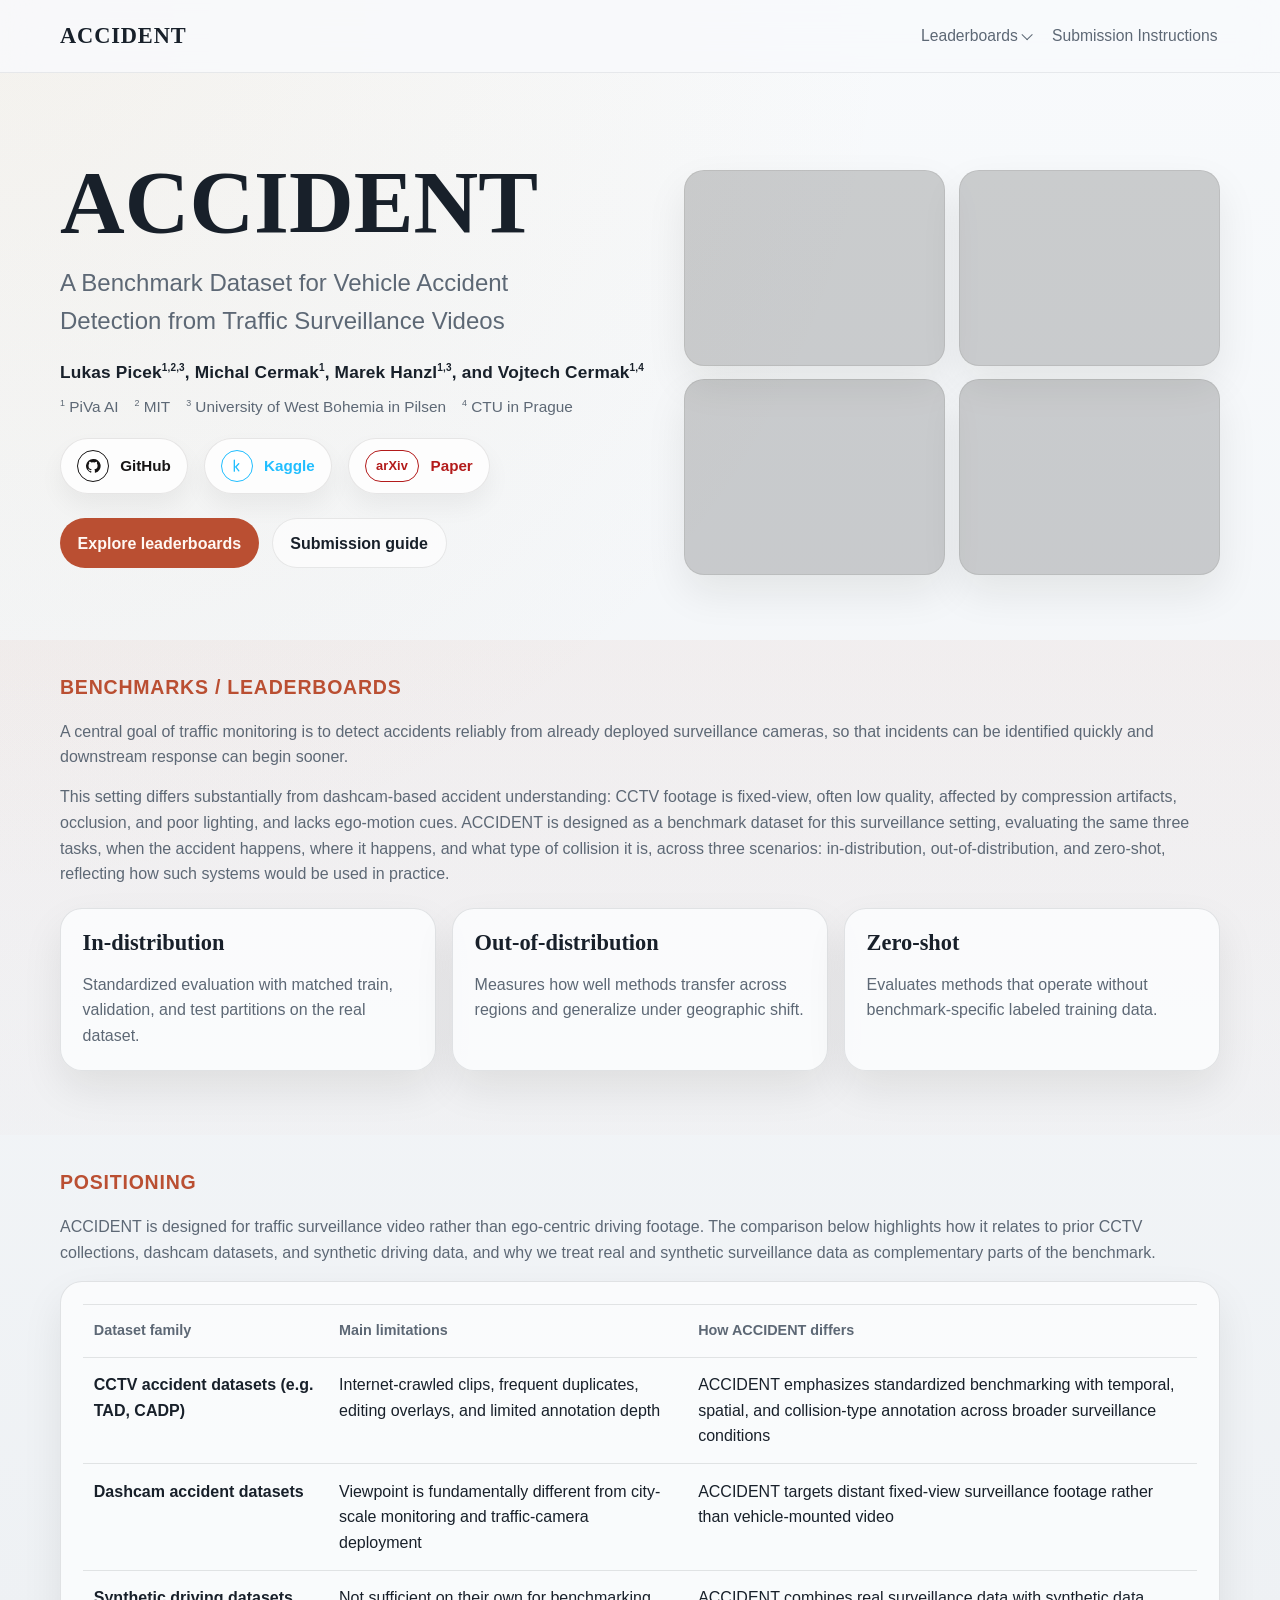
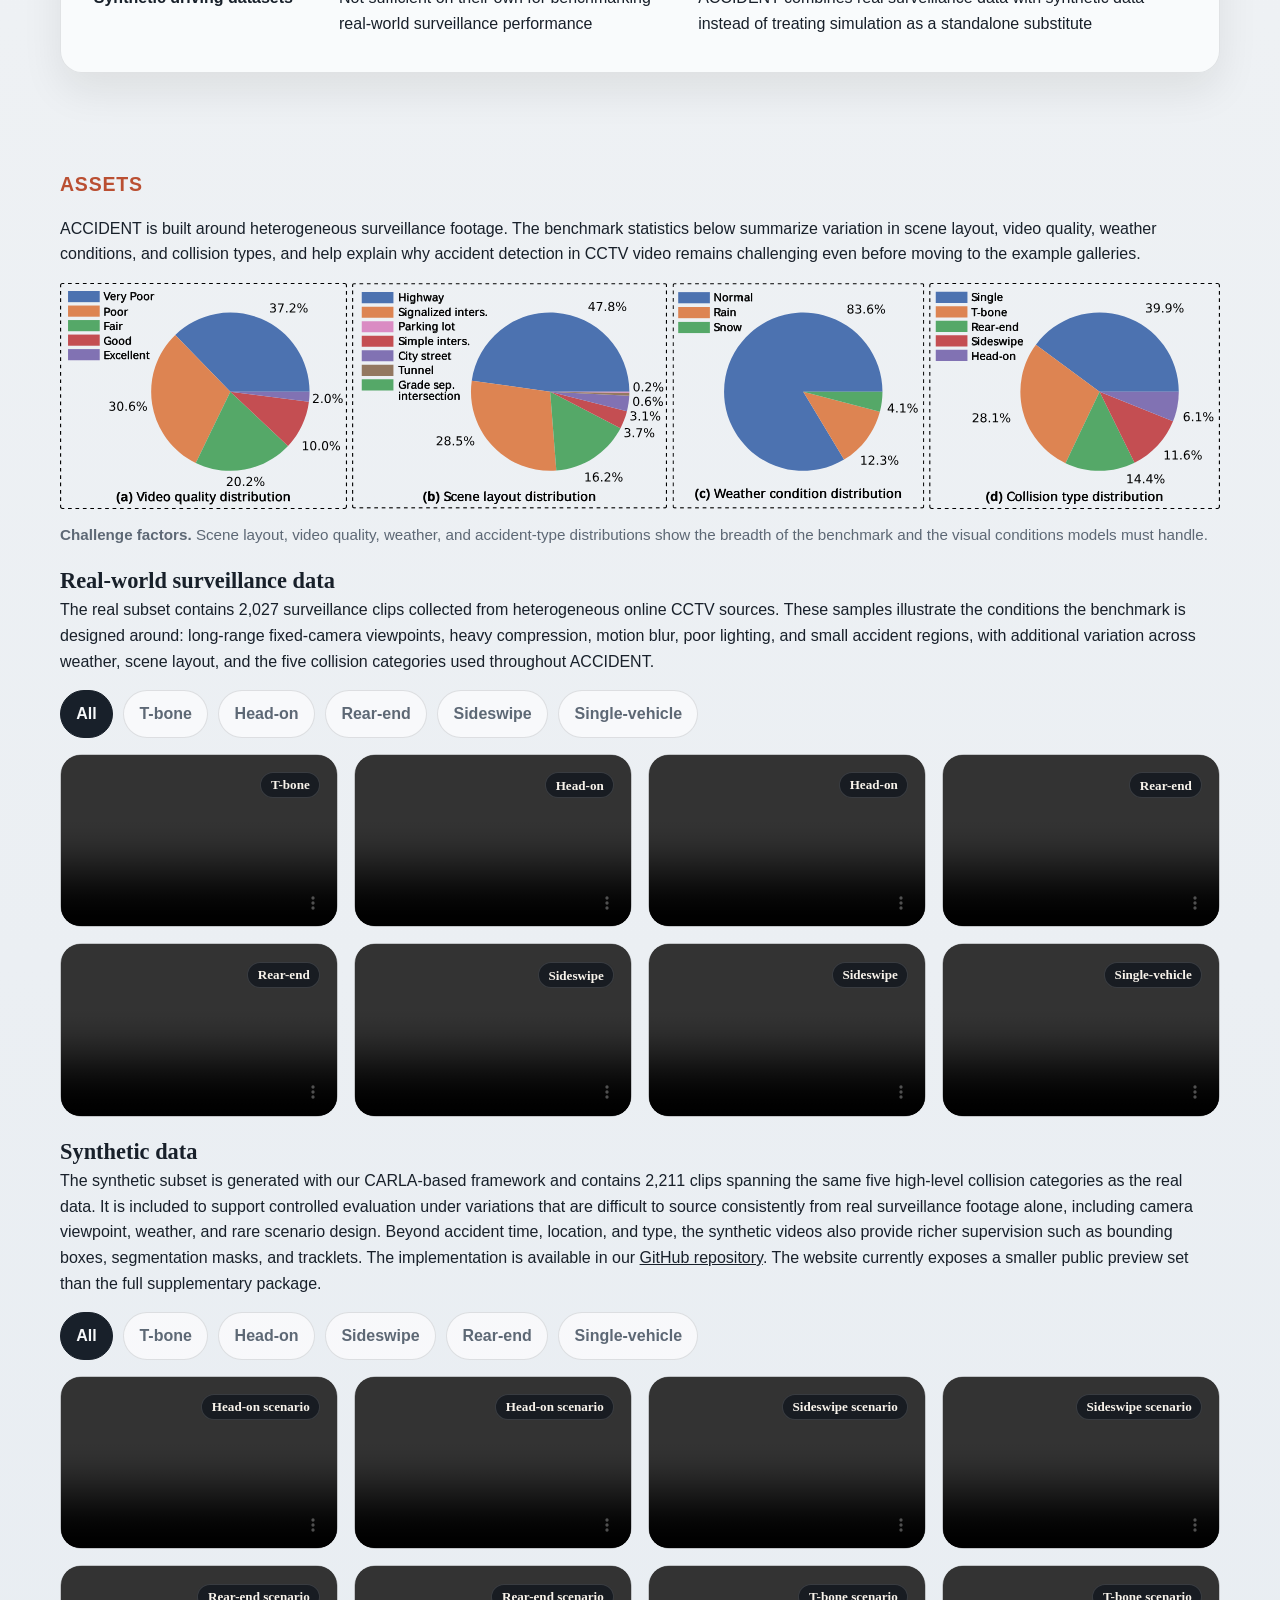
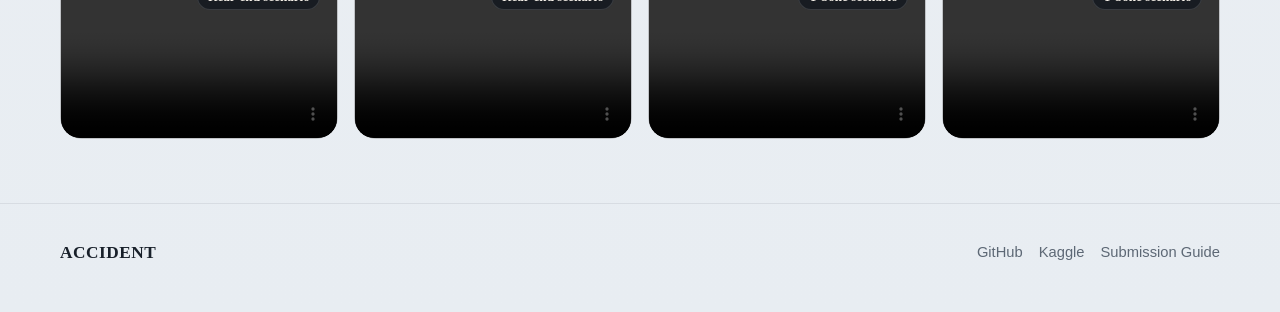
==== commit f4bbaf93: "Unify benchmark naming and submission flow" ====
--- a/index.html
+++ b/index.html
@@ -19,7 +19,7 @@
                     </button>
                     <div class="nav-dropdown-menu" role="menu" aria-label="Benchmark leaderboards">
                         <a href="benchmarks/in-distribution/index.html" role="menuitem">In-distribution</a>
-                        <a href="benchmarks/out-of-distribution/index.html" role="menuitem">Out of distribution</a>
+                        <a href="benchmarks/out-of-distribution/index.html" role="menuitem">Out-of-distribution</a>
                         <a href="benchmarks/zero-shot/index.html" role="menuitem">Zero-shot</a>
                     </div>
                 </div>
@@ -108,7 +108,7 @@
                         <p>Standardized evaluation with matched train, validation, and test partitions on the real dataset.</p>
                     </a>
                     <a class="leaderboard-link-card track-card" href="benchmarks/out-of-distribution/index.html">
-                        <h3>Out of distribution</h3>
+                        <h3>Out-of-distribution</h3>
                         <p>Measures how well methods transfer across regions and generalize under geographic shift.</p>
                     </a>
                     <a class="leaderboard-link-card track-card" href="benchmarks/zero-shot/index.html">
--- a/assets/css/site.css
+++ b/assets/css/site.css
@@ -113,8 +113,17 @@
     transform: translateY(-1px);
 }
 
+.main-nav a[aria-current="page"] {
+    color: var(--ink);
+    font-weight: 600;
+}
+
 .main-nav a:hover::after,
 .main-nav a:focus-visible::after {
+    transform: scaleX(1);
+}
+
+.main-nav a[aria-current="page"]::after {
     transform: scaleX(1);
 }
 
@@ -138,6 +147,11 @@
 
 .nav-dropdown-toggle[aria-expanded="true"] {
     color: var(--ink);
+}
+
+.nav-dropdown-toggle.nav-is-current {
+    color: var(--ink);
+    font-weight: 600;
 }
 
 .nav-dropdown-toggle::after {
@@ -155,7 +169,6 @@
 
 .nav-dropdown-toggle:hover,
 .nav-dropdown-toggle:focus-visible,
-.nav-dropdown:hover .nav-dropdown-toggle,
 .nav-dropdown:focus-within .nav-dropdown-toggle {
     color: var(--ink);
     transform: translateY(-1px);
@@ -188,7 +201,6 @@
     display: none;
 }
 
-.nav-dropdown:hover .nav-dropdown-menu,
 .nav-dropdown:focus-within .nav-dropdown-menu,
 .nav-dropdown.open .nav-dropdown-menu {
     opacity: 1;
@@ -196,7 +208,6 @@
     transform: translateY(0);
 }
 
-.nav-dropdown:hover .nav-dropdown-toggle::after,
 .nav-dropdown:focus-within .nav-dropdown-toggle::after,
 .nav-dropdown.open .nav-dropdown-toggle::after {
     transform: translateY(-35%) rotate(225deg);
@@ -934,6 +945,23 @@
     gap: 1.2rem;
 }
 
+.submission-examples-shell {
+    display: grid;
+    gap: 1rem;
+}
+
+.submission-examples-divider {
+    height: 1px;
+    background: linear-gradient(90deg, transparent, rgba(24, 32, 42, 0.14), transparent);
+}
+
+.submission-examples-head p {
+    margin: 0;
+    color: var(--muted);
+    font-size: 0.94rem;
+    letter-spacing: 0.02em;
+}
+
 .submission-steps {
     margin: 0;
     padding-left: 1.25rem;
@@ -950,12 +978,49 @@
     margin-top: 0.7rem;
 }
 
+.submission-leaderboard-links {
+    display: grid;
+    grid-template-columns: repeat(3, minmax(0, 1fr));
+    gap: 0.8rem;
+    margin-top: 1rem;
+}
+
+.submission-leaderboard-link {
+    display: grid;
+    gap: 0.18rem;
+    padding: 0.95rem 1rem;
+    border-radius: 18px;
+    border: 1px solid rgba(24, 32, 42, 0.08);
+    background: rgba(252, 252, 251, 0.95);
+    color: inherit;
+    text-decoration: none;
+    transition: transform 0.2s ease, border-color 0.2s ease, box-shadow 0.2s ease, background 0.2s ease;
+}
+
+.submission-leaderboard-link:hover {
+    transform: translateY(-1px);
+    border-color: rgba(180, 71, 47, 0.22);
+    box-shadow: 0 12px 24px rgba(24, 32, 42, 0.05);
+    background: rgba(255, 255, 255, 0.98);
+}
+
+.submission-leaderboard-link strong {
+    font-size: 1rem;
+    line-height: 1.25;
+    color: var(--ink);
+}
+
+.submission-leaderboard-link span:last-child {
+    color: var(--muted);
+    font-size: 0.9rem;
+}
+
 .submission-paths code {
     padding: 0.2rem 0.45rem;
     border-radius: 8px;
     background: rgba(29, 26, 23, 0.06);
     font-family: "SFMono-Regular", Menlo, monospace;
-    font-size: 0.92em;
+    font-size: 0.75em;
 }
 
 .submission-example {
@@ -972,6 +1037,17 @@
     font-size: 0.92rem;
     line-height: 1.6;
     white-space: pre;
+}
+
+.submission-example-card {
+    border-color: rgba(24, 32, 42, 0.06);
+    background: linear-gradient(180deg, rgba(246, 248, 250, 0.78), rgba(244, 247, 249, 0.86));
+    box-shadow: none;
+}
+
+.submission-example-card .submission-example {
+    border-color: rgba(24, 32, 42, 0.06);
+    background: rgba(255, 255, 255, 0.72);
 }
 
 .leaderboard-empty {
@@ -1216,6 +1292,7 @@
     .leaderboard-links,
     .leaderboard-page-grid,
     .submission-guide-grid,
+    .submission-leaderboard-links,
     .score-grid {
         grid-template-columns: 1fr;
         display: grid;
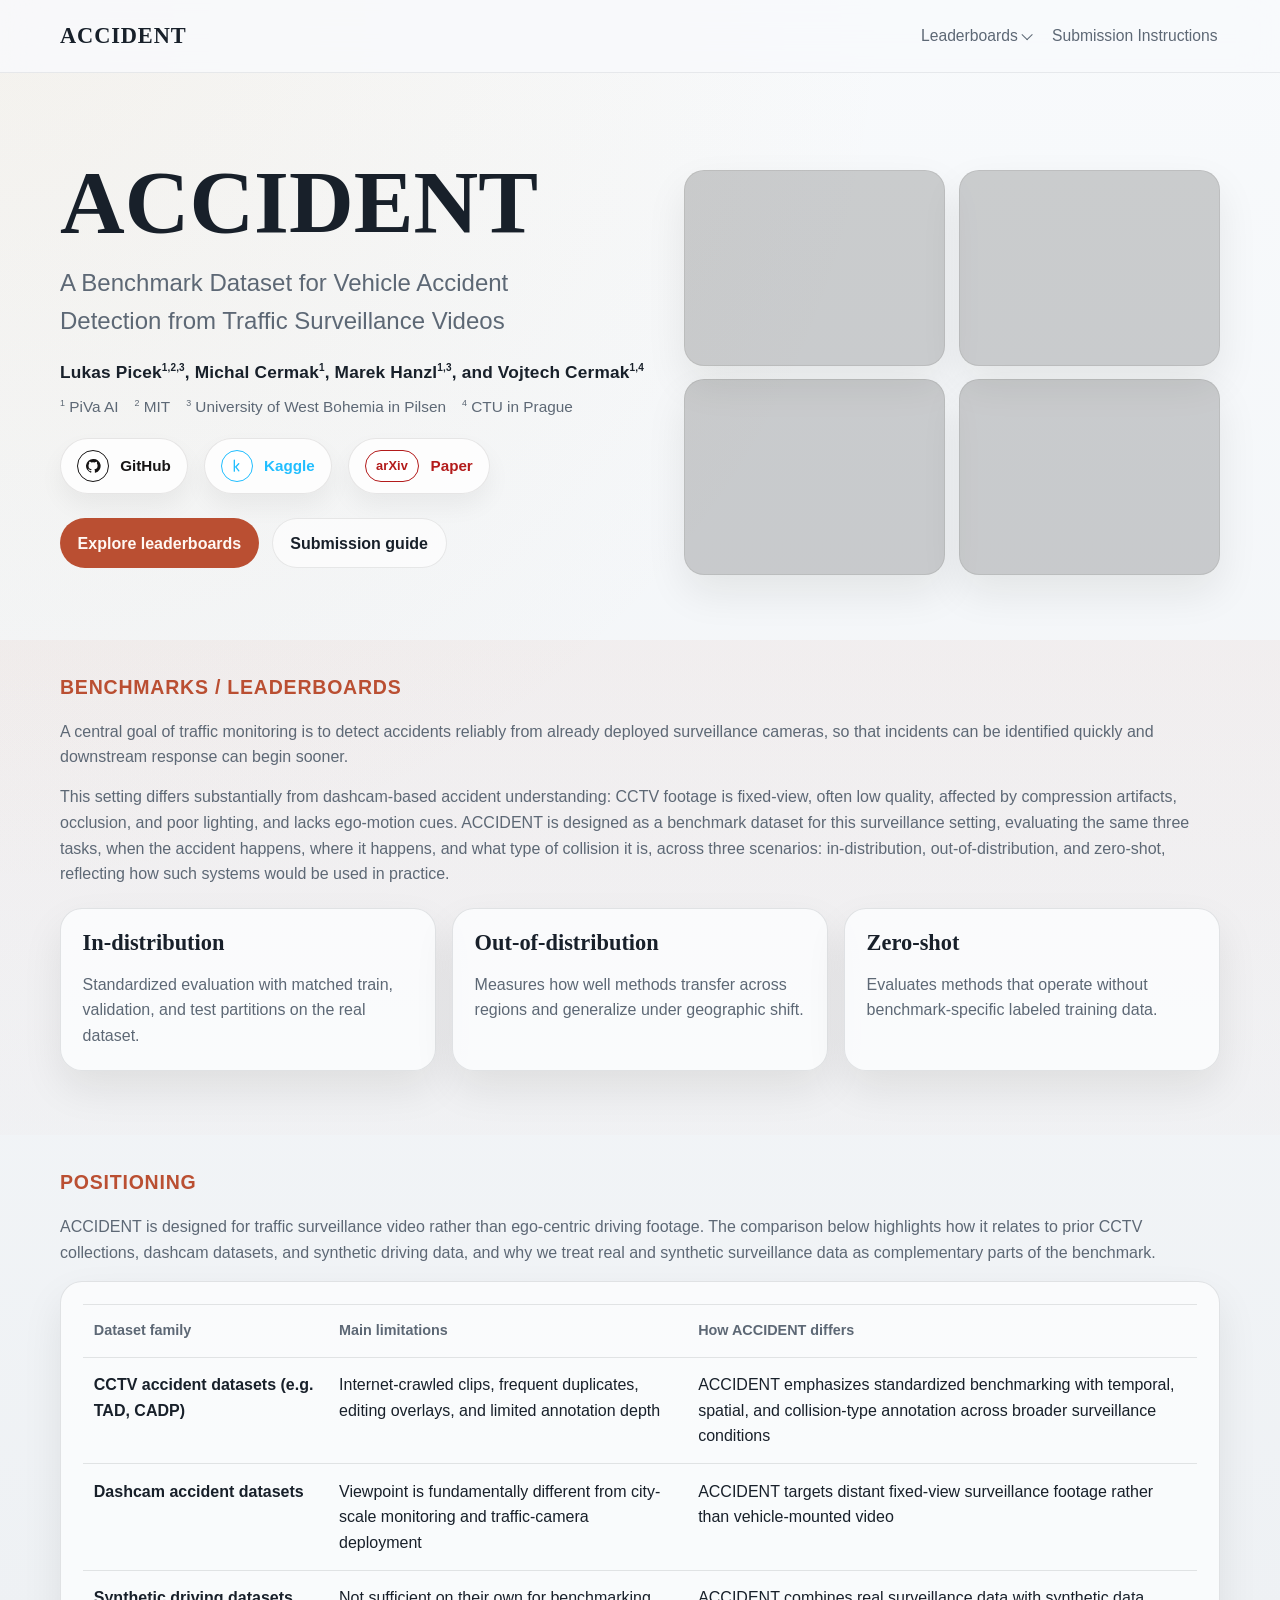
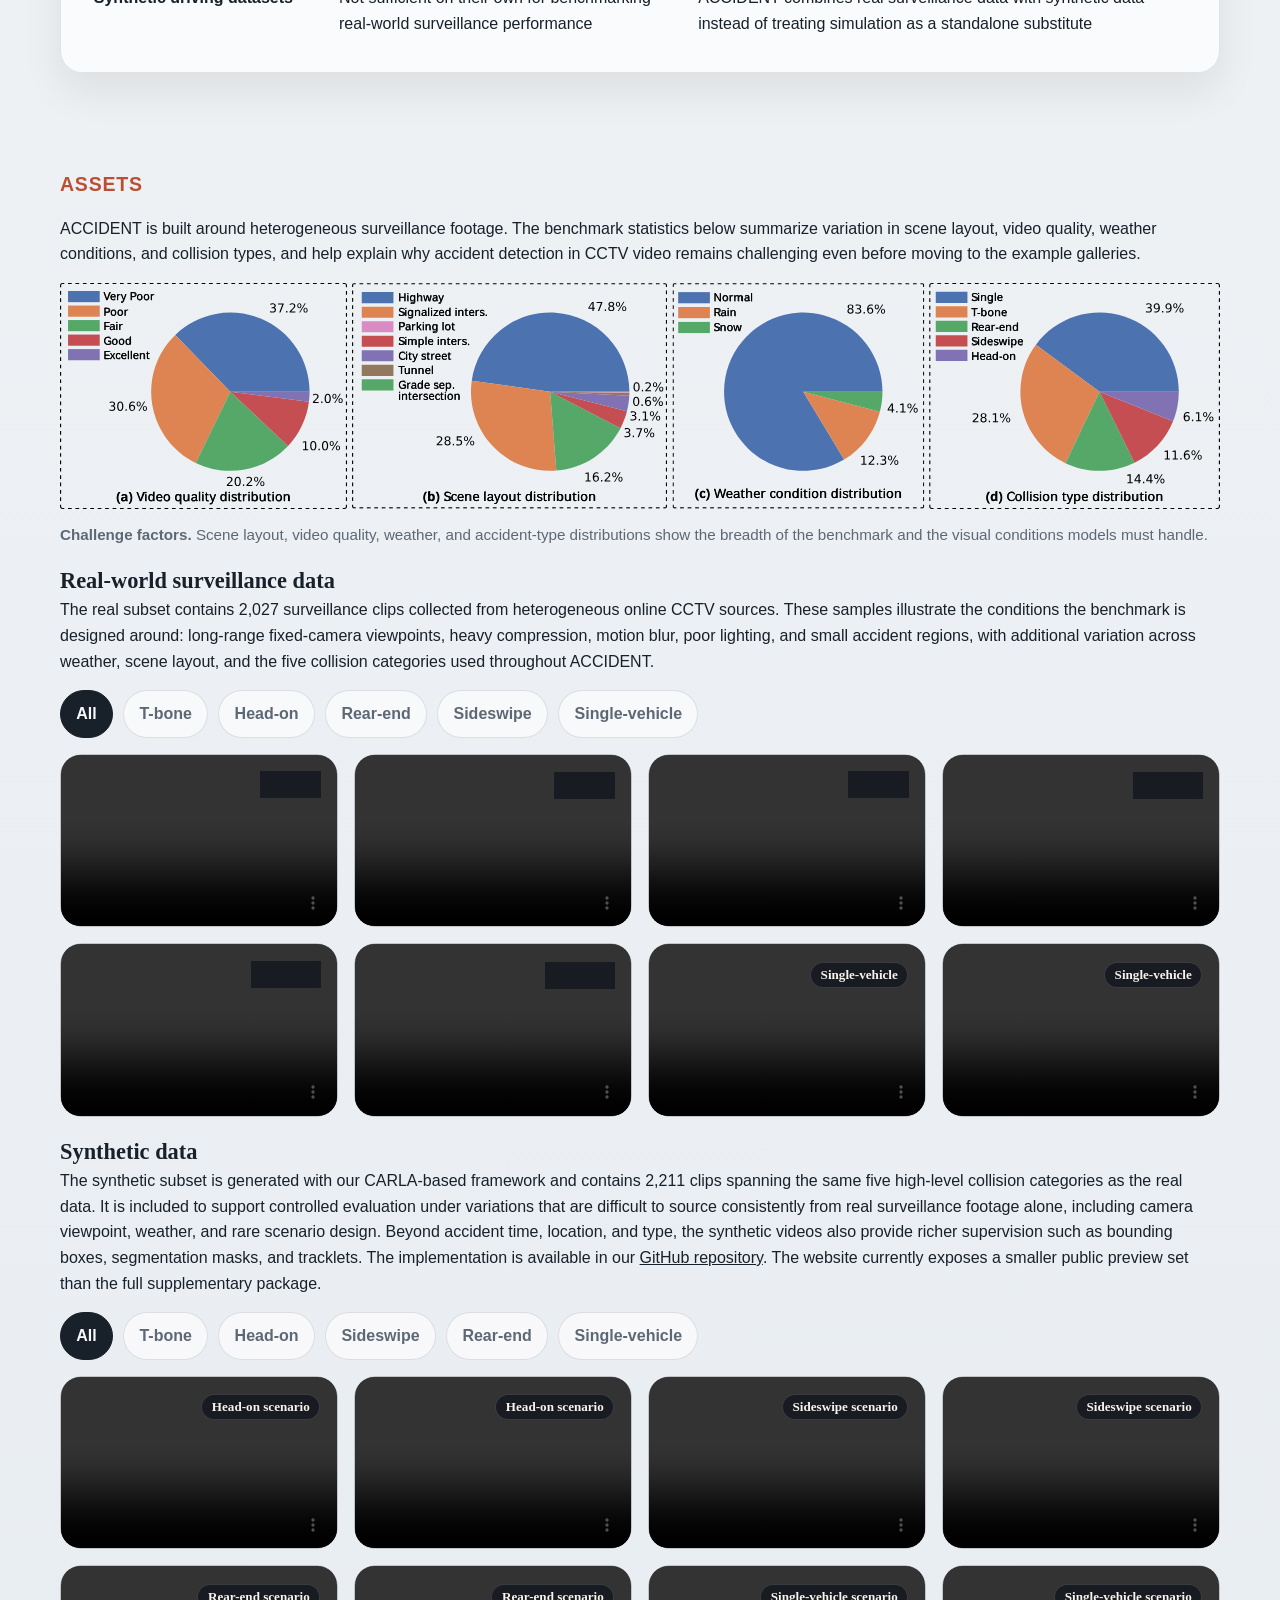
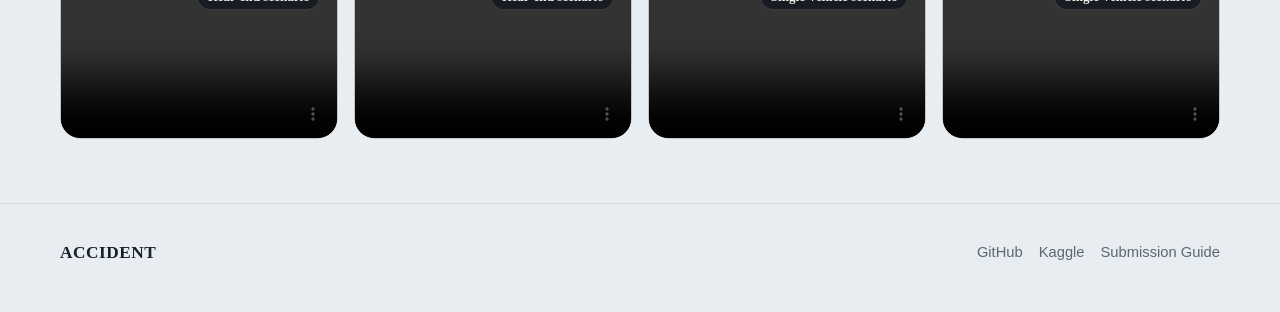
==== commit 9b575ce5: "update real world dataset samples" ====
--- a/index.html
+++ b/index.html
@@ -1,13 +1,16 @@
 <!DOCTYPE html>
 <html lang="en">
+
 <head>
     <meta charset="UTF-8">
     <meta name="viewport" content="width=device-width, initial-scale=1.0">
     <title>ACCIDENT Project Page</title>
-    <meta name="description" content="ACCIDENT: a benchmark dataset for vehicle accident detection from traffic surveillance videos">
+    <meta name="description"
+        content="ACCIDENT: a benchmark dataset for vehicle accident detection from traffic surveillance videos">
     <link rel="stylesheet" href="assets/css/site.css">
     <script data-goatcounter="https://accidentbench.goatcounter.com/count" async src="//gc.zgo.at/count.js"></script>
 </head>
+
 <body>
     <header class="site-header">
         <div class="container nav-shell">
@@ -33,9 +36,11 @@
             <div class="container hero-grid">
                 <div class="hero-copy">
                     <h1>ACCIDENT</h1>
-                    <p class="hero-subtitle">A Benchmark Dataset for Vehicle Accident Detection from Traffic Surveillance Videos</p>
+                    <p class="hero-subtitle">A Benchmark Dataset for Vehicle Accident Detection from Traffic
+                        Surveillance Videos</p>
                     <p class="hero-authors">
-                        Lukas Picek<sup>1,2,3</sup>, Michal Cermak<sup>1</sup>, Marek Hanzl<sup>1,3</sup>, and Vojtech Cermak<sup>1,4</sup>
+                        Lukas Picek<sup>1,2,3</sup>, Michal Cermak<sup>1</sup>, Marek Hanzl<sup>1,3</sup>, and Vojtech
+                        Cermak<sup>1,4</sup>
                     </p>
                     <p class="hero-affiliations">
                         <span><sup>1</sup> PiVa AI</span>
@@ -44,23 +49,30 @@
                         <span><sup>4</sup> CTU in Prague</span>
                     </p>
                     <div class="platform-links" aria-label="External project links">
-                        <a class="platform-link platform-link-github" href="https://github.com/accidentbench/ACCIDENT" target="_blank" rel="noreferrer">
+                        <a class="platform-link platform-link-github" href="https://github.com/accidentbench/ACCIDENT"
+                            target="_blank" rel="noreferrer">
                             <span class="platform-icon" aria-hidden="true">
                                 <svg viewBox="0 0 24 24" focusable="false">
-                                    <path d="M12 1.5a10.5 10.5 0 0 0-3.32 20.46c.53.1.72-.23.72-.51v-1.81c-2.94.64-3.56-1.25-3.56-1.25-.48-1.2-1.17-1.52-1.17-1.52-.96-.66.07-.65.07-.65 1.05.08 1.61 1.08 1.61 1.08.95 1.61 2.48 1.15 3.08.87.09-.68.37-1.15.67-1.41-2.35-.27-4.81-1.18-4.81-5.24 0-1.16.42-2.11 1.09-2.86-.11-.27-.47-1.37.1-2.85 0 0 .9-.29 2.94 1.09a10.18 10.18 0 0 1 5.36 0c2.03-1.38 2.93-1.09 2.93-1.09.58 1.48.22 2.58.11 2.85.68.75 1.09 1.7 1.09 2.86 0 4.07-2.47 4.96-4.83 5.22.38.33.72.97.72 1.97v2.92c0 .28.19.62.73.51A10.5 10.5 0 0 0 12 1.5Z"></path>
+                                    <path
+                                        d="M12 1.5a10.5 10.5 0 0 0-3.32 20.46c.53.1.72-.23.72-.51v-1.81c-2.94.64-3.56-1.25-3.56-1.25-.48-1.2-1.17-1.52-1.17-1.52-.96-.66.07-.65.07-.65 1.05.08 1.61 1.08 1.61 1.08.95 1.61 2.48 1.15 3.08.87.09-.68.37-1.15.67-1.41-2.35-.27-4.81-1.18-4.81-5.24 0-1.16.42-2.11 1.09-2.86-.11-.27-.47-1.37.1-2.85 0 0 .9-.29 2.94 1.09a10.18 10.18 0 0 1 5.36 0c2.03-1.38 2.93-1.09 2.93-1.09.58 1.48.22 2.58.11 2.85.68.75 1.09 1.7 1.09 2.86 0 4.07-2.47 4.96-4.83 5.22.38.33.72.97.72 1.97v2.92c0 .28.19.62.73.51A10.5 10.5 0 0 0 12 1.5Z">
+                                    </path>
                                 </svg>
                             </span>
                             <span>GitHub</span>
                         </a>
-                        <a class="platform-link platform-link-kaggle" href="https://www.kaggle.com/datasets/picekl/accident" target="_blank" rel="noreferrer">
+                        <a class="platform-link platform-link-kaggle"
+                            href="https://www.kaggle.com/datasets/picekl/accident" target="_blank" rel="noreferrer">
                             <span class="platform-icon" aria-hidden="true">
                                 <svg viewBox="0 0 24 24" focusable="false">
-                                    <path d="M7 3.25a1 1 0 0 1 2 0v10.02l4.82-5.22a1 1 0 1 1 1.46 1.36L11.5 13.5l4.01 5.09a1 1 0 0 1-1.57 1.24L9 13.56v6.19a1 1 0 1 1-2 0V3.25Z"></path>
+                                    <path
+                                        d="M7 3.25a1 1 0 0 1 2 0v10.02l4.82-5.22a1 1 0 1 1 1.46 1.36L11.5 13.5l4.01 5.09a1 1 0 0 1-1.57 1.24L9 13.56v6.19a1 1 0 1 1-2 0V3.25Z">
+                                    </path>
                                 </svg>
                             </span>
                             <span>Kaggle</span>
                         </a>
-                        <a class="platform-link platform-link-arxiv" href="https://arxiv.org/abs/2604.09819" target="_blank" rel="noreferrer">
+                        <a class="platform-link platform-link-arxiv" href="https://arxiv.org/abs/2604.09819"
+                            target="_blank" rel="noreferrer">
                             <span class="platform-wordmark" aria-hidden="true">arXiv</span>
                             <span>Paper</span>
                         </a>
@@ -73,16 +85,16 @@
                 <div class="hero-media">
                     <div class="hero-video-grid" aria-label="Representative ACCIDENT video previews">
                         <video autoplay muted loop playsinline preload="metadata">
-                            <source src="./assets/videos/real-world/tbone-alt.mp4" type="video/mp4">
+                            <source src="./assets/videos/real-world/tbone%20(3).mp4" type="video/mp4">
                         </video>
                         <video autoplay muted loop playsinline preload="metadata">
-                            <source src="./assets/videos/real-world/headon-example.mp4" type="video/mp4">
+                            <source src="./assets/videos/real-world/rearend (3).mp4" type="video/mp4">
                         </video>
                         <video autoplay muted loop playsinline preload="metadata">
-                            <source src="./assets/videos/real-world/sideswipe-example.mp4" type="video/mp4">
+                            <source src="./assets/videos/real-world/sideswipe.mp4" type="video/mp4">
                         </video>
                         <video autoplay muted loop playsinline preload="metadata">
-                            <source src="./assets/videos/real-world/single-example.mp4" type="video/mp4">
+                            <source src="./assets/videos/real-world/single%20(2).mp4" type="video/mp4">
                         </video>
                     </div>
                 </div>
@@ -96,16 +108,24 @@
                 </div>
                 <div class="benchmark-intro">
                     <p>
-                        A central goal of traffic monitoring is to detect accidents reliably from already deployed surveillance cameras, so that incidents can be identified quickly and downstream response can begin sooner.
+                        A central goal of traffic monitoring is to detect accidents reliably from already deployed
+                        surveillance cameras, so that incidents can be identified quickly and downstream response can
+                        begin sooner.
                     </p>
                     <p>
-                        This setting differs substantially from dashcam-based accident understanding: CCTV footage is fixed-view, often low quality, affected by compression artifacts, occlusion, and poor lighting, and lacks ego-motion cues. ACCIDENT is designed as a benchmark dataset for this surveillance setting, evaluating the same three tasks, when the accident happens, where it happens, and what type of collision it is, across three scenarios: in-distribution, out-of-distribution, and zero-shot, reflecting how such systems would be used in practice.
+                        This setting differs substantially from dashcam-based accident understanding: CCTV footage is
+                        fixed-view, often low quality, affected by compression artifacts, occlusion, and poor lighting,
+                        and lacks ego-motion cues. ACCIDENT is designed as a benchmark dataset for this surveillance
+                        setting, evaluating the same three tasks, when the accident happens, where it happens, and what
+                        type of collision it is, across three scenarios: in-distribution, out-of-distribution, and
+                        zero-shot, reflecting how such systems would be used in practice.
                     </p>
                 </div>
                 <div class="benchmark-grid">
                     <a class="leaderboard-link-card track-card" href="benchmarks/in-distribution/index.html">
                         <h3>In-distribution</h3>
-                        <p>Standardized evaluation with matched train, validation, and test partitions on the real dataset.</p>
+                        <p>Standardized evaluation with matched train, validation, and test partitions on the real
+                            dataset.</p>
                     </a>
                     <a class="leaderboard-link-card track-card" href="benchmarks/out-of-distribution/index.html">
                         <h3>Out-of-distribution</h3>
@@ -125,7 +145,10 @@
                     <p class="eyebrow">Positioning</p>
                 </div>
                 <p class="section-text comparison-intro">
-                    ACCIDENT is designed for traffic surveillance video rather than ego-centric driving footage. The comparison below highlights how it relates to prior CCTV collections, dashcam datasets, and synthetic driving data, and why we treat real and synthetic surveillance data as complementary parts of the benchmark.
+                    ACCIDENT is designed for traffic surveillance video rather than ego-centric driving footage. The
+                    comparison below highlights how it relates to prior CCTV collections, dashcam datasets, and
+                    synthetic driving data, and why we treat real and synthetic surveillance data as complementary parts
+                    of the benchmark.
                 </p>
                 <div class="table-card comparison-card">
                     <table>
@@ -139,18 +162,24 @@
                         <tbody>
                             <tr>
                                 <td><strong>CCTV accident datasets (e.g. TAD, CADP)</strong></td>
-                                <td>Internet-crawled clips, frequent duplicates, editing overlays, and limited annotation depth</td>
-                                <td>ACCIDENT emphasizes standardized benchmarking with temporal, spatial, and collision-type annotation across broader surveillance conditions</td>
+                                <td>Internet-crawled clips, frequent duplicates, editing overlays, and limited
+                                    annotation depth</td>
+                                <td>ACCIDENT emphasizes standardized benchmarking with temporal, spatial, and
+                                    collision-type annotation across broader surveillance conditions</td>
                             </tr>
                             <tr>
                                 <td><strong>Dashcam accident datasets</strong></td>
-                                <td>Viewpoint is fundamentally different from city-scale monitoring and traffic-camera deployment</td>
-                                <td>ACCIDENT targets distant fixed-view surveillance footage rather than vehicle-mounted video</td>
+                                <td>Viewpoint is fundamentally different from city-scale monitoring and traffic-camera
+                                    deployment</td>
+                                <td>ACCIDENT targets distant fixed-view surveillance footage rather than vehicle-mounted
+                                    video</td>
                             </tr>
                             <tr>
                                 <td><strong>Synthetic driving datasets</strong></td>
-                                <td>Not sufficient on their own for benchmarking real-world surveillance performance</td>
-                                <td>ACCIDENT combines real surveillance data with synthetic data instead of treating simulation as a standalone substitute</td>
+                                <td>Not sufficient on their own for benchmarking real-world surveillance performance
+                                </td>
+                                <td>ACCIDENT combines real surveillance data with synthetic data instead of treating
+                                    simulation as a standalone substitute</td>
                             </tr>
                         </tbody>
                     </table>
@@ -166,97 +195,214 @@
                 <div class="asset-stack">
                     <div class="asset-subsection">
                         <div class="asset-subsection-head">
-                            <p>ACCIDENT is built around heterogeneous surveillance footage. The benchmark statistics below summarize variation in scene layout, video quality, weather conditions, and collision types, and help explain why accident detection in CCTV video remains challenging even before moving to the example galleries.</p>
+                            <p>ACCIDENT is built around heterogeneous surveillance footage. The benchmark statistics
+                                below summarize variation in scene layout, video quality, weather conditions, and
+                                collision types, and help explain why accident detection in CCTV video remains
+                                challenging even before moving to the example galleries.</p>
                         </div>
                         <div class="asset-grid asset-grid-figures asset-grid-single">
                             <figure class="asset-figure">
                                 <img src="./assets/figures/group-13.svg" alt="Dataset statistics figure">
                                 <figcaption>
-                                    <strong>Challenge factors.</strong> Scene layout, video quality, weather, and accident-type distributions show the breadth of the benchmark and the visual conditions models must handle.
+                                    <strong>Challenge factors.</strong> Scene layout, video quality, weather, and
+                                    accident-type distributions show the breadth of the benchmark and the visual
+                                    conditions models must handle.
                                 </figcaption>
                             </figure>
                         </div>
                     </div>
 
-                        <div class="asset-subsection">
-                            <div class="asset-subsection-head">
-                                <h3>Real-world surveillance data</h3>
-                                <p>The real subset contains 2,027 surveillance clips collected from heterogeneous online CCTV sources. These samples illustrate the conditions the benchmark is designed around: long-range fixed-camera viewpoints, heavy compression, motion blur, poor lighting, and small accident regions, with additional variation across weather, scene layout, and the five collision categories used throughout ACCIDENT.</p>
-                            </div>
+                    <div class="asset-subsection">
+                        <div class="asset-subsection-head">
+                            <h3>Real-world surveillance data</h3>
+                            <p>The real subset contains 2,027 surveillance clips collected from heterogeneous online
+                                CCTV sources. These samples illustrate the conditions the benchmark is designed around:
+                                long-range fixed-camera viewpoints, heavy compression, motion blur, poor lighting, and
+                                small accident regions, with additional variation across weather, scene layout, and the
+                                five collision categories used throughout ACCIDENT.</p>
+                        </div>
                         <div class="asset-filters" role="toolbar" aria-label="Filter real-world examples">
-                            <button class="asset-filter-button active" type="button" data-filter-group="real-world" data-filter="all">All</button>
-                            <button class="asset-filter-button" type="button" data-filter-group="real-world" data-filter="t-bone">T-bone</button>
-                            <button class="asset-filter-button" type="button" data-filter-group="real-world" data-filter="head-on">Head-on</button>
-                            <button class="asset-filter-button" type="button" data-filter-group="real-world" data-filter="rear-end">Rear-end</button>
-                            <button class="asset-filter-button" type="button" data-filter-group="real-world" data-filter="sideswipe">Sideswipe</button>
-                            <button class="asset-filter-button" type="button" data-filter-group="real-world" data-filter="single">Single-vehicle</button>
+                            <button class="asset-filter-button active" type="button" data-filter-group="real-world"
+                                data-filter="all">All</button>
+                            <button class="asset-filter-button" type="button" data-filter-group="real-world"
+                                data-filter="t-bone">T-bone</button>
+                            <button class="asset-filter-button" type="button" data-filter-group="real-world"
+                                data-filter="head-on">Head-on</button>
+                            <button class="asset-filter-button" type="button" data-filter-group="real-world"
+                                data-filter="rear-end">Rear-end</button>
+                            <button class="asset-filter-button" type="button" data-filter-group="real-world"
+                                data-filter="sideswipe">Sideswipe</button>
+                            <button class="asset-filter-button" type="button" data-filter-group="real-world"
+                                data-filter="single">Single-vehicle</button>
                         </div>
                         <div class="asset-grid asset-grid-real">
-                            <article class="card asset-card asset-card-sample" data-filter-group="real-world" data-type="t-bone">
-                                <video controls preload="metadata" muted loop>
-                                    <source src="./assets/videos/real-world/tbone-example.mp4" type="video/mp4">
+                            <article class="card asset-card asset-card-sample" data-filter-group="real-world"
+                                data-type="t-bone">
+                                <video controls preload="metadata" muted loop>
+                                    <source src="./assets/videos/real-world/tbone%20(3).mp4" type="video/mp4">
                                 </video>
                                 <h4>T-bone</h4>
                             </article>
-                            <article class="card asset-card asset-card-sample" data-filter-group="real-world" data-type="head-on">
-                                <video controls preload="metadata" muted loop>
-                                    <source src="./assets/videos/real-world/headon-example.mp4" type="video/mp4">
+                            <article class="card asset-card asset-card-sample" data-filter-group="real-world"
+                                data-type="t-bone">
+                                <video controls preload="metadata" muted loop>
+                                    <source src="./assets/videos/real-world/tbone%20(4).mp4" type="video/mp4">
+                                </video>
+                                <h4>T-bone</h4>
+                            </article>
+                            <article class="card asset-card asset-card-sample" data-filter-group="real-world"
+                                data-type="t-bone">
+                                <video controls preload="metadata" muted loop>
+                                    <source src="./assets/videos/real-world/tbone%20(5).mp4" type="video/mp4">
+                                </video>
+                                <h4>T-bone</h4>
+                            </article>
+                            <article class="card asset-card asset-card-sample" data-filter-group="real-world"
+                                data-type="t-bone">
+                                <video controls preload="metadata" muted loop>
+                                    <source src="./assets/videos/real-world/tbone%20(6).mp4" type="video/mp4">
+                                </video>
+                                <h4>T-bone</h4>
+                            </article>
+                            <article class="card asset-card asset-card-sample" data-filter-group="real-world"
+                                data-type="t-bone">
+                                <video controls preload="metadata" muted loop>
+                                    <source src="./assets/videos/real-world/tbone-rd.mp4" type="video/mp4">
+                                </video>
+                                <h4>T-bone</h4>
+                            </article>
+                            <article class="card asset-card asset-card-sample" data-filter-group="real-world"
+                                data-type="head-on">
+                                <video controls preload="metadata" muted loop>
+                                    <source src="./assets/videos/real-world/headon.mp4" type="video/mp4">
                                 </video>
                                 <h4>Head-on</h4>
                             </article>
-                            <article class="card asset-card asset-card-sample" data-filter-group="real-world" data-type="head-on">
-                                <video controls preload="metadata" muted loop>
-                                    <source src="./assets/videos/real-world/headon-intersection.mp4" type="video/mp4">
+                            <article class="card asset-card asset-card-sample" data-filter-group="real-world"
+                                data-type="head-on">
+                                <video controls preload="metadata" muted loop>
+                                    <source src="./assets/videos/real-world/headon-nn.mp4" type="video/mp4">
                                 </video>
                                 <h4>Head-on</h4>
                             </article>
-                            <article class="card asset-card asset-card-sample" data-filter-group="real-world" data-type="rear-end">
-                                <video controls preload="metadata" muted loop>
-                                    <source src="./assets/videos/real-world/rearend-example.mp4" type="video/mp4">
+                            <article class="card asset-card asset-card-sample" data-filter-group="real-world"
+                                data-type="head-on">
+                                <video controls preload="metadata" muted loop>
+                                    <source src="./assets/videos/real-world/headon-rd.mp4" type="video/mp4">
+                                </video>
+                                <h4>Head-on</h4>
+                            </article>
+                            <article class="card asset-card asset-card-sample" data-filter-group="real-world"
+                                data-type="head-on">
+                                <video controls preload="metadata" muted loop>
+                                    <source src="./assets/videos/real-world/headon-sn.mp4" type="video/mp4">
+                                </video>
+                                <h4>Head-on</h4>
+                            </article>
+                            <article class="card asset-card asset-card-sample" data-filter-group="real-world"
+                                data-type="rear-end">
+                                <video controls preload="metadata" muted loop>
+                                    <source src="./assets/videos/real-world/rearend%20(2).mp4" type="video/mp4">
                                 </video>
                                 <h4>Rear-end</h4>
                             </article>
-                            <article class="card asset-card asset-card-sample" data-filter-group="real-world" data-type="rear-end">
-                                <video controls preload="metadata" muted loop>
-                                    <source src="./assets/videos/real-world/rearend-intersection.mp4" type="video/mp4">
+                            <article class="card asset-card asset-card-sample" data-filter-group="real-world"
+                                data-type="rear-end">
+                                <video controls preload="metadata" muted loop>
+                                    <source src="./assets/videos/real-world/rearend%20(3).mp4" type="video/mp4">
                                 </video>
                                 <h4>Rear-end</h4>
                             </article>
-                            <article class="card asset-card asset-card-sample" data-filter-group="real-world" data-type="sideswipe">
-                                <video controls preload="metadata" muted loop>
-                                    <source src="./assets/videos/real-world/sideswipe-example.mp4" type="video/mp4">
+                            <article class="card asset-card asset-card-sample" data-filter-group="real-world"
+                                data-type="rear-end">
+                                <video controls preload="metadata" muted loop>
+                                    <source src="./assets/videos/real-world/rearend-rd.mp4" type="video/mp4">
+                                </video>
+                                <h4>Rear-end</h4>
+                            </article>
+                            <article class="card asset-card asset-card-sample" data-filter-group="real-world"
+                                data-type="rear-end">
+                                <video controls preload="metadata" muted loop>
+                                    <source src="./assets/videos/real-world/rearend-sn.mp4" type="video/mp4">
+                                </video>
+                                <h4>Rear-end</h4>
+                            </article>
+                            <article class="card asset-card asset-card-sample" data-filter-group="real-world"
+                                data-type="rear-end">
+                                <video controls preload="metadata" muted loop>
+                                    <source src="./assets/videos/real-world/rearend-sn%20(3).mp4" type="video/mp4">
+                                </video>
+                                <h4>Rear-end</h4>
+                            </article>
+                            <article class="card asset-card asset-card-sample" data-filter-group="real-world"
+                                data-type="sideswipe">
+                                <video controls preload="metadata" muted loop>
+                                    <source src="./assets/videos/real-world/sideswipe.mp4" type="video/mp4">
                                 </video>
                                 <h4>Sideswipe</h4>
                             </article>
-                            <article class="card asset-card asset-card-sample" data-filter-group="real-world" data-type="sideswipe">
-                                <video controls preload="metadata" muted loop>
-                                    <source src="./assets/videos/real-world/sideswipe-wide.mp4" type="video/mp4">
+                            <article class="card asset-card asset-card-sample" data-filter-group="real-world"
+                                data-type="sideswipe">
+                                <video controls preload="metadata" muted loop>
+                                    <source src="./assets/videos/real-world/sideswipe-nn.mp4" type="video/mp4">
                                 </video>
                                 <h4>Sideswipe</h4>
                             </article>
-                            <article class="card asset-card asset-card-sample" data-filter-group="real-world" data-type="single">
-                                <video controls preload="metadata" muted loop>
-                                    <source src="./assets/videos/real-world/single-example.mp4" type="video/mp4">
+                            <article class="card asset-card asset-card-sample" data-filter-group="real-world"
+                                data-type="sideswipe">
+                                <video controls preload="metadata" muted loop>
+                                    <source src="./assets/videos/real-world/sideswipe-rn.mp4" type="video/mp4">
+                                </video>
+                                <h4>Sideswipe</h4>
+                            </article>
+                            <article class="card asset-card asset-card-sample" data-filter-group="real-world"
+                                data-type="sideswipe">
+                                <video controls preload="metadata" muted loop>
+                                    <source src="./assets/videos/real-world/sideswipe%20(2).mp4" type="video/mp4">
+                                </video>
+                                <h4>Sideswipe</h4>
+                            </article>
+                            <article class="card asset-card asset-card-sample" data-filter-group="real-world"
+                                data-type="sideswipe">
+                                <video controls preload="metadata" muted loop>
+                                    <source src="./assets/videos/real-world/sideswipe%20(3).mp4" type="video/mp4">
+                                </video>
+                                <h4>Sideswipe</h4>
+                            </article>
+                            <article class="card asset-card asset-card-sample" data-filter-group="real-world"
+                                data-type="single">
+                                <video controls preload="metadata" muted loop>
+                                    <source src="./assets/videos/real-world/single-rn.mp4" type="video/mp4">
                                 </video>
                                 <h4>Single-vehicle</h4>
                             </article>
-                            <article class="card asset-card asset-card-sample" data-filter-group="real-world" data-type="single">
-                                <video controls preload="metadata" muted loop>
-                                    <source src="./assets/videos/real-world/single-night.mp4" type="video/mp4">
+                            <article class="card asset-card asset-card-sample" data-filter-group="real-world"
+                                data-type="single">
+                                <video controls preload="metadata" muted loop>
+                                    <source src="./assets/videos/real-world/single-rd.mp4" type="video/mp4">
                                 </video>
                                 <h4>Single-vehicle</h4>
                             </article>
-                            <article class="card asset-card asset-card-sample" data-filter-group="real-world" data-type="t-bone">
-                                <video controls preload="metadata" muted loop>
-                                    <source src="./assets/videos/real-world/tbone-alt.mp4" type="video/mp4">
-                                </video>
-                                <h4>T-bone</h4>
-                            </article>
-                            <article class="card asset-card asset-card-sample" data-filter-group="real-world" data-type="sideswipe">
-                                <video controls preload="metadata" muted loop>
-                                    <source src="./assets/videos/real-world/sideswipe-junction.mp4" type="video/mp4">
-                                </video>
-                                <h4>Sideswipe</h4>
+                            <article class="card asset-card asset-card-sample" data-filter-group="real-world"
+                                data-type="single">
+                                <video controls preload="metadata" muted loop>
+                                    <source src="./assets/videos/real-world/single%20(2).mp4" type="video/mp4">
+                                </video>
+                                <h4>Single-vehicle</h4>
+                            </article>
+                            <article class="card asset-card asset-card-sample" data-filter-group="real-world"
+                                data-type="single">
+                                <video controls preload="metadata" muted loop>
+                                    <source src="./assets/videos/real-world/single%20(3).mp4" type="video/mp4">
+                                </video>
+                                <h4>Single-vehicle</h4>
+                            </article>
+                            <article class="card asset-card asset-card-sample" data-filter-group="real-world"
+                                data-type="single">
+                                <video controls preload="metadata" muted loop>
+                                    <source src="./assets/videos/real-world/single%20(4).mp4" type="video/mp4">
+                                </video>
+                                <h4>Single-vehicle</h4>
                             </article>
                         </div>
                     </div>
@@ -264,72 +410,97 @@
                     <div class="asset-subsection">
                         <div class="asset-subsection-head">
                             <h3>Synthetic data</h3>
-                            <p>The synthetic subset is generated with our CARLA-based framework and contains 2,211 clips spanning the same five high-level collision categories as the real data. It is included to support controlled evaluation under variations that are difficult to source consistently from real surveillance footage alone, including camera viewpoint, weather, and rare scenario design. Beyond accident time, location, and type, the synthetic videos also provide richer supervision such as bounding boxes, segmentation masks, and tracklets. The implementation is available in our <a href="https://github.com/accidentbench/ACCIDENT" target="_blank" rel="noreferrer">GitHub repository</a>. The website currently exposes a smaller public preview set than the full supplementary package.</p>
-                            </div>
+                            <p>The synthetic subset is generated with our CARLA-based framework and contains 2,211 clips
+                                spanning the same five high-level collision categories as the real data. It is included
+                                to support controlled evaluation under variations that are difficult to source
+                                consistently from real surveillance footage alone, including camera viewpoint, weather,
+                                and rare scenario design. Beyond accident time, location, and type, the synthetic videos
+                                also provide richer supervision such as bounding boxes, segmentation masks, and
+                                tracklets. The implementation is available in our <a
+                                    href="https://github.com/accidentbench/ACCIDENT" target="_blank"
+                                    rel="noreferrer">GitHub repository</a>. The website currently exposes a smaller
+                                public preview set than the full supplementary package.</p>
+                        </div>
                         <div class="asset-filters" role="toolbar" aria-label="Filter synthetic scenarios">
-                            <button class="asset-filter-button active" type="button" data-filter-group="synthetic" data-filter="all">All</button>
-                            <button class="asset-filter-button" type="button" data-filter-group="synthetic" data-filter="t-bone">T-bone</button>
-                            <button class="asset-filter-button" type="button" data-filter-group="synthetic" data-filter="head-on">Head-on</button>
-                            <button class="asset-filter-button" type="button" data-filter-group="synthetic" data-filter="sideswipe">Sideswipe</button>
-                            <button class="asset-filter-button" type="button" data-filter-group="synthetic" data-filter="rear-end">Rear-end</button>
-                            <button class="asset-filter-button" type="button" data-filter-group="synthetic" data-filter="single">Single-vehicle</button>
+                            <button class="asset-filter-button active" type="button" data-filter-group="synthetic"
+                                data-filter="all">All</button>
+                            <button class="asset-filter-button" type="button" data-filter-group="synthetic"
+                                data-filter="t-bone">T-bone</button>
+                            <button class="asset-filter-button" type="button" data-filter-group="synthetic"
+                                data-filter="head-on">Head-on</button>
+                            <button class="asset-filter-button" type="button" data-filter-group="synthetic"
+                                data-filter="sideswipe">Sideswipe</button>
+                            <button class="asset-filter-button" type="button" data-filter-group="synthetic"
+                                data-filter="rear-end">Rear-end</button>
+                            <button class="asset-filter-button" type="button" data-filter-group="synthetic"
+                                data-filter="single">Single-vehicle</button>
                         </div>
                         <div class="asset-grid asset-grid-synth">
-                            <article class="card asset-card asset-card-sample" data-filter-group="synthetic" data-type="head-on">
+                            <article class="card asset-card asset-card-sample" data-filter-group="synthetic"
+                                data-type="head-on">
                                 <video controls preload="metadata" muted loop>
                                     <source src="./assets/videos/synthetic/headon-display.mp4" type="video/mp4">
                                 </video>
                                 <h4>Head-on scenario</h4>
                             </article>
-                            <article class="card asset-card asset-card-sample" data-filter-group="synthetic" data-type="head-on">
+                            <article class="card asset-card asset-card-sample" data-filter-group="synthetic"
+                                data-type="head-on">
                                 <video controls preload="metadata" muted loop>
                                     <source src="./assets/videos/synthetic/headon-rgb.mp4" type="video/mp4">
                                 </video>
                                 <h4>Head-on scenario</h4>
                             </article>
-                            <article class="card asset-card asset-card-sample" data-filter-group="synthetic" data-type="sideswipe">
+                            <article class="card asset-card asset-card-sample" data-filter-group="synthetic"
+                                data-type="sideswipe">
                                 <video controls preload="metadata" muted loop>
                                     <source src="./assets/videos/synthetic/sideswipe-rgb.mp4" type="video/mp4">
                                 </video>
                                 <h4>Sideswipe scenario</h4>
                             </article>
-                            <article class="card asset-card asset-card-sample" data-filter-group="synthetic" data-type="sideswipe">
+                            <article class="card asset-card asset-card-sample" data-filter-group="synthetic"
+                                data-type="sideswipe">
                                 <video controls preload="metadata" muted loop>
                                     <source src="./assets/videos/synthetic/sideswipe-display.mp4" type="video/mp4">
                                 </video>
                                 <h4>Sideswipe scenario</h4>
                             </article>
-                            <article class="card asset-card asset-card-sample" data-filter-group="synthetic" data-type="rear-end">
+                            <article class="card asset-card asset-card-sample" data-filter-group="synthetic"
+                                data-type="rear-end">
                                 <video controls preload="metadata" muted loop>
                                     <source src="./assets/videos/synthetic/rearend-rgb.mp4" type="video/mp4">
                                 </video>
                                 <h4>Rear-end scenario</h4>
                             </article>
-                            <article class="card asset-card asset-card-sample" data-filter-group="synthetic" data-type="rear-end">
+                            <article class="card asset-card asset-card-sample" data-filter-group="synthetic"
+                                data-type="rear-end">
                                 <video controls preload="metadata" muted loop>
                                     <source src="./assets/videos/synthetic/rearend-display.mp4" type="video/mp4">
                                 </video>
                                 <h4>Rear-end scenario</h4>
                             </article>
-                            <article class="card asset-card asset-card-sample" data-filter-group="synthetic" data-type="t-bone">
+                            <article class="card asset-card asset-card-sample" data-filter-group="synthetic"
+                                data-type="t-bone">
                                 <video controls preload="metadata" muted loop>
                                     <source src="./assets/videos/synthetic/tbone-display.mp4" type="video/mp4">
                                 </video>
                                 <h4>T-bone scenario</h4>
                             </article>
-                            <article class="card asset-card asset-card-sample" data-filter-group="synthetic" data-type="t-bone">
+                            <article class="card asset-card asset-card-sample" data-filter-group="synthetic"
+                                data-type="t-bone">
                                 <video controls preload="metadata" muted loop>
                                     <source src="./assets/videos/synthetic/tbone-rgb.mp4" type="video/mp4">
                                 </video>
                                 <h4>T-bone scenario</h4>
                             </article>
-                            <article class="card asset-card asset-card-sample" data-filter-group="synthetic" data-type="single">
+                            <article class="card asset-card asset-card-sample" data-filter-group="synthetic"
+                                data-type="single">
                                 <video controls preload="metadata" muted loop>
                                     <source src="./assets/videos/synthetic/single-rgb.mp4" type="video/mp4">
                                 </video>
                                 <h4>Single-vehicle scenario</h4>
                             </article>
-                            <article class="card asset-card asset-card-sample" data-filter-group="synthetic" data-type="single">
+                            <article class="card asset-card asset-card-sample" data-filter-group="synthetic"
+                                data-type="single">
                                 <video controls preload="metadata" muted loop>
                                     <source src="./assets/videos/synthetic/single-display.mp4" type="video/mp4">
                                 </video>
@@ -356,4 +527,5 @@
 
     <script src="assets/js/site.js"></script>
 </body>
-</html>
+
+</html>
--- a/assets/css/site.css
+++ b/assets/css/site.css
@@ -1062,6 +1062,46 @@
     font-size: 0.9rem;
 }
 
+.leaderboard-sort-button {
+    display: inline-flex;
+    align-items: center;
+    gap: 0.28rem;
+    border: 0;
+    background: transparent;
+    padding: 0;
+    color: inherit;
+    font: inherit;
+    font-weight: 600;
+    cursor: pointer;
+}
+
+.leaderboard-sort-button::after {
+    content: "↕";
+    font-size: 0.78em;
+    color: rgba(24, 32, 42, 0.4);
+}
+
+.leaderboard-sort-button[data-active="true"] {
+    color: var(--accent);
+}
+
+.leaderboard-sort-button[data-active="true"]::after {
+    color: var(--accent);
+}
+
+.leaderboard-sort-button[data-direction="desc"]::after {
+    content: "↓";
+}
+
+.leaderboard-sort-button[data-direction="asc"]::after {
+    content: "↑";
+}
+
+.leaderboard-sort-button:hover,
+.leaderboard-sort-button:focus-visible {
+    color: var(--accent);
+}
+
 .leaderboard-chip {
     display: inline-flex;
     align-items: center;
@@ -1083,6 +1123,10 @@
 .leaderboard-table-card table td:first-child,
 .leaderboard-table-card table th:first-child {
     width: 4.5rem;
+}
+
+.leaderboard-table-card table {
+    outline: none;
 }
 
 .comparison-card table th:first-child,
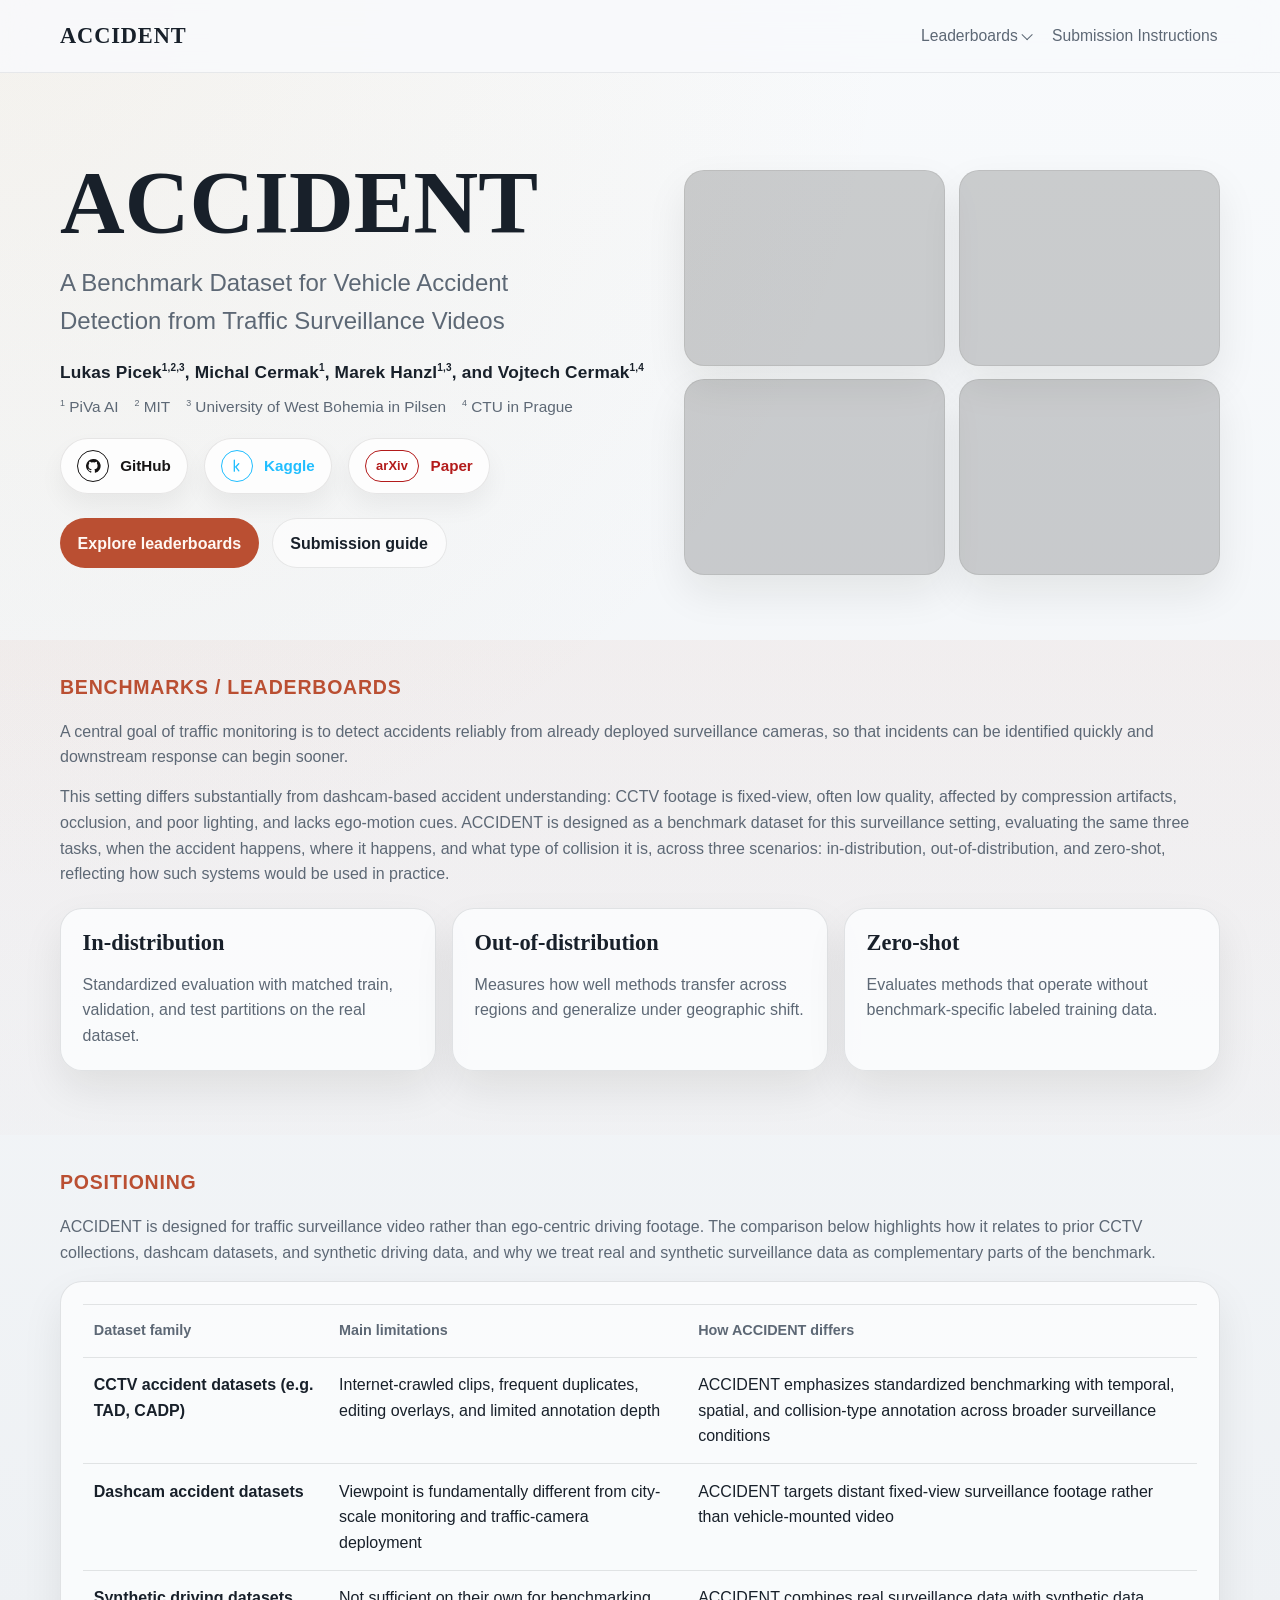
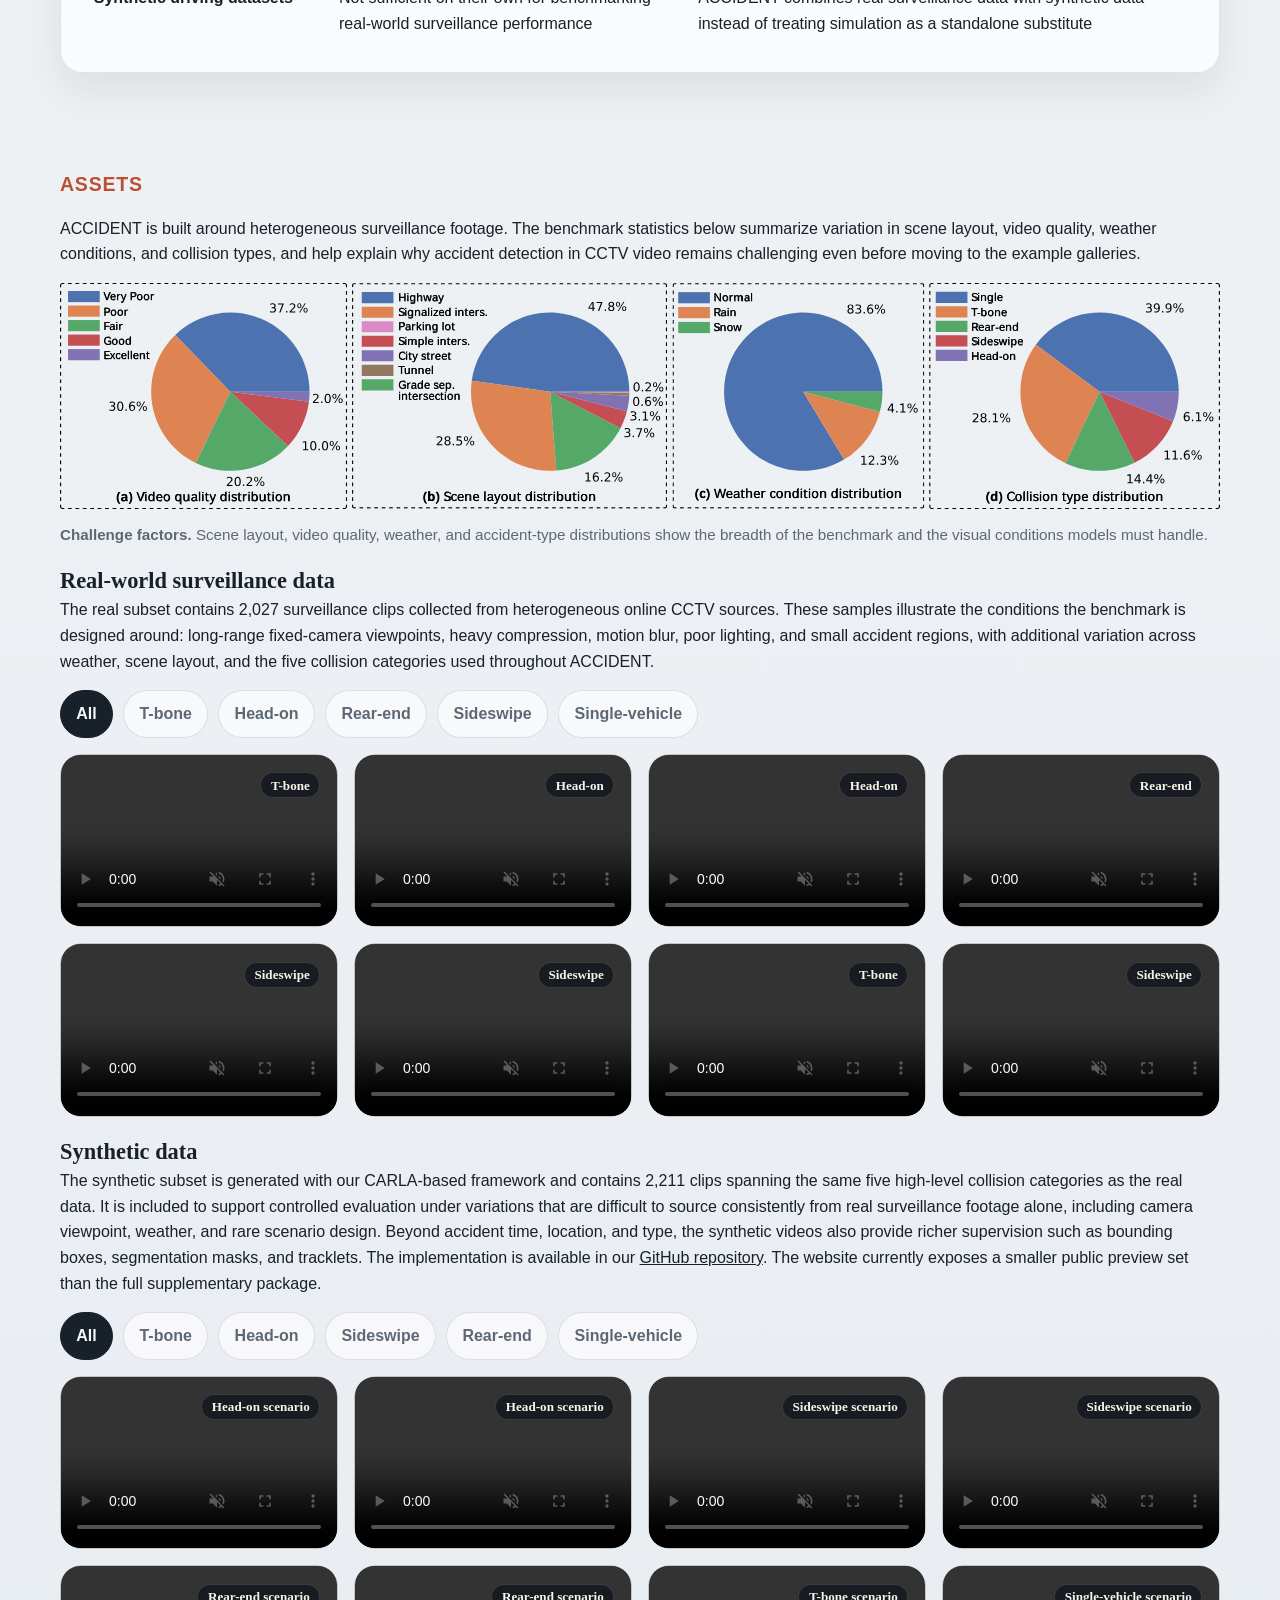
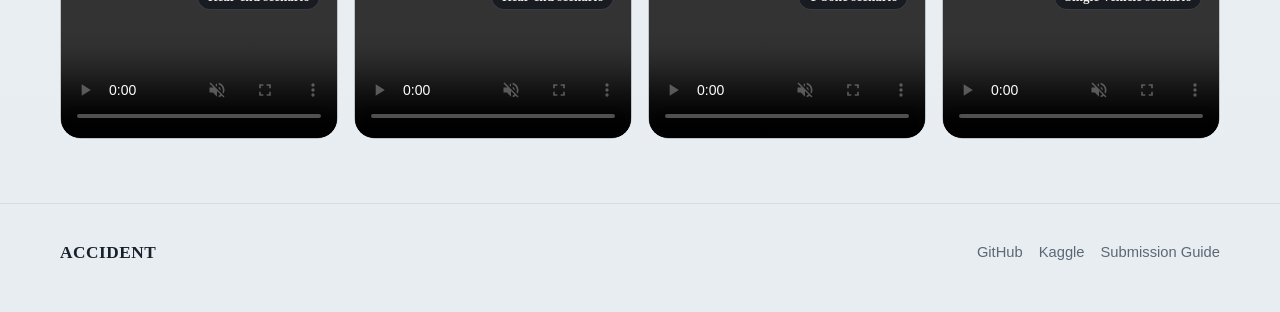
==== commit d92a8e8e: "feat: better seo" ====
--- a/index.html
+++ b/index.html
@@ -1,16 +1,54 @@
 <!DOCTYPE html>
 <html lang="en">
-
 <head>
     <meta charset="UTF-8">
     <meta name="viewport" content="width=device-width, initial-scale=1.0">
     <title>ACCIDENT Project Page</title>
-    <meta name="description"
-        content="ACCIDENT: a benchmark dataset for vehicle accident detection from traffic surveillance videos">
+    <meta name="description" content="ACCIDENT: a benchmark dataset for vehicle accident detection from traffic surveillance videos">
+    <link rel="canonical" href="https://accidentbench.github.io/">
+    <meta property="og:type" content="website">
+    <meta property="og:title" content="ACCIDENT Project Page">
+    <meta property="og:description" content="ACCIDENT: a benchmark dataset for vehicle accident detection from traffic surveillance videos">
+    <meta property="og:url" content="https://accidentbench.github.io/">
+    <meta property="og:image" content="https://accidentbench.github.io/assets/figures/main.png">
+    <meta name="twitter:card" content="summary_large_image">
+    <meta name="twitter:title" content="ACCIDENT Project Page">
+    <meta name="twitter:description" content="ACCIDENT: a benchmark dataset for vehicle accident detection from traffic surveillance videos">
+    <meta name="twitter:image" content="https://accidentbench.github.io/assets/figures/main.png">
     <link rel="stylesheet" href="assets/css/site.css">
     <script data-goatcounter="https://accidentbench.goatcounter.com/count" async src="//gc.zgo.at/count.js"></script>
+    <script type="application/ld+json">
+    {
+      "@context": "https://schema.org",
+      "@type": "Dataset",
+      "name": "ACCIDENT",
+      "description": "A benchmark dataset for vehicle accident detection from traffic surveillance videos, with in-distribution, out-of-distribution, and zero-shot leaderboards.",
+      "url": "https://accidentbench.github.io/",
+      "keywords": [
+        "vehicle accident detection",
+        "traffic surveillance",
+        "CCTV",
+        "benchmark dataset",
+        "leaderboard"
+      ],
+      "creator": [
+        { "@type": "Person", "name": "Lukas Picek" },
+        { "@type": "Person", "name": "Michal Cermak" },
+        { "@type": "Person", "name": "Marek Hanzl" },
+        { "@type": "Person", "name": "Vojtech Cermak" }
+      ],
+      "sameAs": [
+        "https://github.com/accidentbench/ACCIDENT",
+        "https://www.kaggle.com/datasets/picekl/accident",
+        "https://arxiv.org/abs/2604.09819"
+      ],
+      "includedInDataCatalog": {
+        "@type": "DataCatalog",
+        "name": "ACCIDENT Benchmark"
+      }
+    }
+    </script>
 </head>
-
 <body>
     <header class="site-header">
         <div class="container nav-shell">
@@ -36,11 +74,9 @@
             <div class="container hero-grid">
                 <div class="hero-copy">
                     <h1>ACCIDENT</h1>
-                    <p class="hero-subtitle">A Benchmark Dataset for Vehicle Accident Detection from Traffic
-                        Surveillance Videos</p>
+                    <p class="hero-subtitle">A Benchmark Dataset for Vehicle Accident Detection from Traffic Surveillance Videos</p>
                     <p class="hero-authors">
-                        Lukas Picek<sup>1,2,3</sup>, Michal Cermak<sup>1</sup>, Marek Hanzl<sup>1,3</sup>, and Vojtech
-                        Cermak<sup>1,4</sup>
+                        Lukas Picek<sup>1,2,3</sup>, Michal Cermak<sup>1</sup>, Marek Hanzl<sup>1,3</sup>, and Vojtech Cermak<sup>1,4</sup>
                     </p>
                     <p class="hero-affiliations">
                         <span><sup>1</sup> PiVa AI</span>
@@ -49,30 +85,23 @@
                         <span><sup>4</sup> CTU in Prague</span>
                     </p>
                     <div class="platform-links" aria-label="External project links">
-                        <a class="platform-link platform-link-github" href="https://github.com/accidentbench/ACCIDENT"
-                            target="_blank" rel="noreferrer">
+                        <a class="platform-link platform-link-github" href="https://github.com/accidentbench/ACCIDENT" target="_blank" rel="noreferrer">
                             <span class="platform-icon" aria-hidden="true">
                                 <svg viewBox="0 0 24 24" focusable="false">
-                                    <path
-                                        d="M12 1.5a10.5 10.5 0 0 0-3.32 20.46c.53.1.72-.23.72-.51v-1.81c-2.94.64-3.56-1.25-3.56-1.25-.48-1.2-1.17-1.52-1.17-1.52-.96-.66.07-.65.07-.65 1.05.08 1.61 1.08 1.61 1.08.95 1.61 2.48 1.15 3.08.87.09-.68.37-1.15.67-1.41-2.35-.27-4.81-1.18-4.81-5.24 0-1.16.42-2.11 1.09-2.86-.11-.27-.47-1.37.1-2.85 0 0 .9-.29 2.94 1.09a10.18 10.18 0 0 1 5.36 0c2.03-1.38 2.93-1.09 2.93-1.09.58 1.48.22 2.58.11 2.85.68.75 1.09 1.7 1.09 2.86 0 4.07-2.47 4.96-4.83 5.22.38.33.72.97.72 1.97v2.92c0 .28.19.62.73.51A10.5 10.5 0 0 0 12 1.5Z">
-                                    </path>
+                                    <path d="M12 1.5a10.5 10.5 0 0 0-3.32 20.46c.53.1.72-.23.72-.51v-1.81c-2.94.64-3.56-1.25-3.56-1.25-.48-1.2-1.17-1.52-1.17-1.52-.96-.66.07-.65.07-.65 1.05.08 1.61 1.08 1.61 1.08.95 1.61 2.48 1.15 3.08.87.09-.68.37-1.15.67-1.41-2.35-.27-4.81-1.18-4.81-5.24 0-1.16.42-2.11 1.09-2.86-.11-.27-.47-1.37.1-2.85 0 0 .9-.29 2.94 1.09a10.18 10.18 0 0 1 5.36 0c2.03-1.38 2.93-1.09 2.93-1.09.58 1.48.22 2.58.11 2.85.68.75 1.09 1.7 1.09 2.86 0 4.07-2.47 4.96-4.83 5.22.38.33.72.97.72 1.97v2.92c0 .28.19.62.73.51A10.5 10.5 0 0 0 12 1.5Z"></path>
                                 </svg>
                             </span>
                             <span>GitHub</span>
                         </a>
-                        <a class="platform-link platform-link-kaggle"
-                            href="https://www.kaggle.com/datasets/picekl/accident" target="_blank" rel="noreferrer">
+                        <a class="platform-link platform-link-kaggle" href="https://www.kaggle.com/datasets/picekl/accident" target="_blank" rel="noreferrer">
                             <span class="platform-icon" aria-hidden="true">
                                 <svg viewBox="0 0 24 24" focusable="false">
-                                    <path
-                                        d="M7 3.25a1 1 0 0 1 2 0v10.02l4.82-5.22a1 1 0 1 1 1.46 1.36L11.5 13.5l4.01 5.09a1 1 0 0 1-1.57 1.24L9 13.56v6.19a1 1 0 1 1-2 0V3.25Z">
-                                    </path>
+                                    <path d="M7 3.25a1 1 0 0 1 2 0v10.02l4.82-5.22a1 1 0 1 1 1.46 1.36L11.5 13.5l4.01 5.09a1 1 0 0 1-1.57 1.24L9 13.56v6.19a1 1 0 1 1-2 0V3.25Z"></path>
                                 </svg>
                             </span>
                             <span>Kaggle</span>
                         </a>
-                        <a class="platform-link platform-link-arxiv" href="https://arxiv.org/abs/2604.09819"
-                            target="_blank" rel="noreferrer">
+                        <a class="platform-link platform-link-arxiv" href="https://arxiv.org/abs/2604.09819" target="_blank" rel="noreferrer">
                             <span class="platform-wordmark" aria-hidden="true">arXiv</span>
                             <span>Paper</span>
                         </a>
@@ -85,16 +114,16 @@
                 <div class="hero-media">
                     <div class="hero-video-grid" aria-label="Representative ACCIDENT video previews">
                         <video autoplay muted loop playsinline preload="metadata">
-                            <source src="./assets/videos/real-world/tbone%20(3).mp4" type="video/mp4">
+                            <source src="./assets/videos/real-world/tbone-alt.mp4" type="video/mp4">
                         </video>
                         <video autoplay muted loop playsinline preload="metadata">
-                            <source src="./assets/videos/real-world/rearend (3).mp4" type="video/mp4">
+                            <source src="./assets/videos/real-world/headon-example.mp4" type="video/mp4">
                         </video>
                         <video autoplay muted loop playsinline preload="metadata">
-                            <source src="./assets/videos/real-world/sideswipe.mp4" type="video/mp4">
+                            <source src="./assets/videos/real-world/sideswipe-example.mp4" type="video/mp4">
                         </video>
                         <video autoplay muted loop playsinline preload="metadata">
-                            <source src="./assets/videos/real-world/single%20(2).mp4" type="video/mp4">
+                            <source src="./assets/videos/real-world/single-example.mp4" type="video/mp4">
                         </video>
                     </div>
                 </div>
@@ -108,24 +137,16 @@
                 </div>
                 <div class="benchmark-intro">
                     <p>
-                        A central goal of traffic monitoring is to detect accidents reliably from already deployed
-                        surveillance cameras, so that incidents can be identified quickly and downstream response can
-                        begin sooner.
+                        A central goal of traffic monitoring is to detect accidents reliably from already deployed surveillance cameras, so that incidents can be identified quickly and downstream response can begin sooner.
                     </p>
                     <p>
-                        This setting differs substantially from dashcam-based accident understanding: CCTV footage is
-                        fixed-view, often low quality, affected by compression artifacts, occlusion, and poor lighting,
-                        and lacks ego-motion cues. ACCIDENT is designed as a benchmark dataset for this surveillance
-                        setting, evaluating the same three tasks, when the accident happens, where it happens, and what
-                        type of collision it is, across three scenarios: in-distribution, out-of-distribution, and
-                        zero-shot, reflecting how such systems would be used in practice.
+                        This setting differs substantially from dashcam-based accident understanding: CCTV footage is fixed-view, often low quality, affected by compression artifacts, occlusion, and poor lighting, and lacks ego-motion cues. ACCIDENT is designed as a benchmark dataset for this surveillance setting, evaluating the same three tasks, when the accident happens, where it happens, and what type of collision it is, across three scenarios: in-distribution, out-of-distribution, and zero-shot, reflecting how such systems would be used in practice.
                     </p>
                 </div>
                 <div class="benchmark-grid">
                     <a class="leaderboard-link-card track-card" href="benchmarks/in-distribution/index.html">
                         <h3>In-distribution</h3>
-                        <p>Standardized evaluation with matched train, validation, and test partitions on the real
-                            dataset.</p>
+                        <p>Standardized evaluation with matched train, validation, and test partitions on the real dataset.</p>
                     </a>
                     <a class="leaderboard-link-card track-card" href="benchmarks/out-of-distribution/index.html">
                         <h3>Out-of-distribution</h3>
@@ -145,10 +166,7 @@
                     <p class="eyebrow">Positioning</p>
                 </div>
                 <p class="section-text comparison-intro">
-                    ACCIDENT is designed for traffic surveillance video rather than ego-centric driving footage. The
-                    comparison below highlights how it relates to prior CCTV collections, dashcam datasets, and
-                    synthetic driving data, and why we treat real and synthetic surveillance data as complementary parts
-                    of the benchmark.
+                    ACCIDENT is designed for traffic surveillance video rather than ego-centric driving footage. The comparison below highlights how it relates to prior CCTV collections, dashcam datasets, and synthetic driving data, and why we treat real and synthetic surveillance data as complementary parts of the benchmark.
                 </p>
                 <div class="table-card comparison-card">
                     <table>
@@ -162,24 +180,18 @@
                         <tbody>
                             <tr>
                                 <td><strong>CCTV accident datasets (e.g. TAD, CADP)</strong></td>
-                                <td>Internet-crawled clips, frequent duplicates, editing overlays, and limited
-                                    annotation depth</td>
-                                <td>ACCIDENT emphasizes standardized benchmarking with temporal, spatial, and
-                                    collision-type annotation across broader surveillance conditions</td>
+                                <td>Internet-crawled clips, frequent duplicates, editing overlays, and limited annotation depth</td>
+                                <td>ACCIDENT emphasizes standardized benchmarking with temporal, spatial, and collision-type annotation across broader surveillance conditions</td>
                             </tr>
                             <tr>
                                 <td><strong>Dashcam accident datasets</strong></td>
-                                <td>Viewpoint is fundamentally different from city-scale monitoring and traffic-camera
-                                    deployment</td>
-                                <td>ACCIDENT targets distant fixed-view surveillance footage rather than vehicle-mounted
-                                    video</td>
+                                <td>Viewpoint is fundamentally different from city-scale monitoring and traffic-camera deployment</td>
+                                <td>ACCIDENT targets distant fixed-view surveillance footage rather than vehicle-mounted video</td>
                             </tr>
                             <tr>
                                 <td><strong>Synthetic driving datasets</strong></td>
-                                <td>Not sufficient on their own for benchmarking real-world surveillance performance
-                                </td>
-                                <td>ACCIDENT combines real surveillance data with synthetic data instead of treating
-                                    simulation as a standalone substitute</td>
+                                <td>Not sufficient on their own for benchmarking real-world surveillance performance</td>
+                                <td>ACCIDENT combines real surveillance data with synthetic data instead of treating simulation as a standalone substitute</td>
                             </tr>
                         </tbody>
                     </table>
@@ -195,214 +207,97 @@
                 <div class="asset-stack">
                     <div class="asset-subsection">
                         <div class="asset-subsection-head">
-                            <p>ACCIDENT is built around heterogeneous surveillance footage. The benchmark statistics
-                                below summarize variation in scene layout, video quality, weather conditions, and
-                                collision types, and help explain why accident detection in CCTV video remains
-                                challenging even before moving to the example galleries.</p>
+                            <p>ACCIDENT is built around heterogeneous surveillance footage. The benchmark statistics below summarize variation in scene layout, video quality, weather conditions, and collision types, and help explain why accident detection in CCTV video remains challenging even before moving to the example galleries.</p>
                         </div>
                         <div class="asset-grid asset-grid-figures asset-grid-single">
                             <figure class="asset-figure">
                                 <img src="./assets/figures/group-13.svg" alt="Dataset statistics figure">
                                 <figcaption>
-                                    <strong>Challenge factors.</strong> Scene layout, video quality, weather, and
-                                    accident-type distributions show the breadth of the benchmark and the visual
-                                    conditions models must handle.
+                                    <strong>Challenge factors.</strong> Scene layout, video quality, weather, and accident-type distributions show the breadth of the benchmark and the visual conditions models must handle.
                                 </figcaption>
                             </figure>
                         </div>
                     </div>
 
-                    <div class="asset-subsection">
-                        <div class="asset-subsection-head">
-                            <h3>Real-world surveillance data</h3>
-                            <p>The real subset contains 2,027 surveillance clips collected from heterogeneous online
-                                CCTV sources. These samples illustrate the conditions the benchmark is designed around:
-                                long-range fixed-camera viewpoints, heavy compression, motion blur, poor lighting, and
-                                small accident regions, with additional variation across weather, scene layout, and the
-                                five collision categories used throughout ACCIDENT.</p>
-                        </div>
+                        <div class="asset-subsection">
+                            <div class="asset-subsection-head">
+                                <h3>Real-world surveillance data</h3>
+                                <p>The real subset contains 2,027 surveillance clips collected from heterogeneous online CCTV sources. These samples illustrate the conditions the benchmark is designed around: long-range fixed-camera viewpoints, heavy compression, motion blur, poor lighting, and small accident regions, with additional variation across weather, scene layout, and the five collision categories used throughout ACCIDENT.</p>
+                            </div>
                         <div class="asset-filters" role="toolbar" aria-label="Filter real-world examples">
-                            <button class="asset-filter-button active" type="button" data-filter-group="real-world"
-                                data-filter="all">All</button>
-                            <button class="asset-filter-button" type="button" data-filter-group="real-world"
-                                data-filter="t-bone">T-bone</button>
-                            <button class="asset-filter-button" type="button" data-filter-group="real-world"
-                                data-filter="head-on">Head-on</button>
-                            <button class="asset-filter-button" type="button" data-filter-group="real-world"
-                                data-filter="rear-end">Rear-end</button>
-                            <button class="asset-filter-button" type="button" data-filter-group="real-world"
-                                data-filter="sideswipe">Sideswipe</button>
-                            <button class="asset-filter-button" type="button" data-filter-group="real-world"
-                                data-filter="single">Single-vehicle</button>
+                            <button class="asset-filter-button active" type="button" data-filter-group="real-world" data-filter="all">All</button>
+                            <button class="asset-filter-button" type="button" data-filter-group="real-world" data-filter="t-bone">T-bone</button>
+                            <button class="asset-filter-button" type="button" data-filter-group="real-world" data-filter="head-on">Head-on</button>
+                            <button class="asset-filter-button" type="button" data-filter-group="real-world" data-filter="rear-end">Rear-end</button>
+                            <button class="asset-filter-button" type="button" data-filter-group="real-world" data-filter="sideswipe">Sideswipe</button>
+                            <button class="asset-filter-button" type="button" data-filter-group="real-world" data-filter="single">Single-vehicle</button>
                         </div>
                         <div class="asset-grid asset-grid-real">
-                            <article class="card asset-card asset-card-sample" data-filter-group="real-world"
-                                data-type="t-bone">
-                                <video controls preload="metadata" muted loop>
-                                    <source src="./assets/videos/real-world/tbone%20(3).mp4" type="video/mp4">
+                            <article class="card asset-card asset-card-sample" data-filter-group="real-world" data-type="t-bone">
+                                <video controls preload="metadata" muted loop>
+                                    <source src="./assets/videos/real-world/tbone-example.mp4" type="video/mp4">
                                 </video>
                                 <h4>T-bone</h4>
                             </article>
-                            <article class="card asset-card asset-card-sample" data-filter-group="real-world"
-                                data-type="t-bone">
-                                <video controls preload="metadata" muted loop>
-                                    <source src="./assets/videos/real-world/tbone%20(4).mp4" type="video/mp4">
+                            <article class="card asset-card asset-card-sample" data-filter-group="real-world" data-type="head-on">
+                                <video controls preload="metadata" muted loop>
+                                    <source src="./assets/videos/real-world/headon-example.mp4" type="video/mp4">
+                                </video>
+                                <h4>Head-on</h4>
+                            </article>
+                            <article class="card asset-card asset-card-sample" data-filter-group="real-world" data-type="head-on">
+                                <video controls preload="metadata" muted loop>
+                                    <source src="./assets/videos/real-world/headon-intersection.mp4" type="video/mp4">
+                                </video>
+                                <h4>Head-on</h4>
+                            </article>
+                            <article class="card asset-card asset-card-sample" data-filter-group="real-world" data-type="rear-end">
+                                <video controls preload="metadata" muted loop>
+                                    <source src="./assets/videos/real-world/rearend-example.mp4" type="video/mp4">
+                                </video>
+                                <h4>Rear-end</h4>
+                            </article>
+                            <article class="card asset-card asset-card-sample" data-filter-group="real-world" data-type="rear-end">
+                                <video controls preload="metadata" muted loop>
+                                    <source src="./assets/videos/real-world/rearend-intersection.mp4" type="video/mp4">
+                                </video>
+                                <h4>Rear-end</h4>
+                            </article>
+                            <article class="card asset-card asset-card-sample" data-filter-group="real-world" data-type="sideswipe">
+                                <video controls preload="metadata" muted loop>
+                                    <source src="./assets/videos/real-world/sideswipe-example.mp4" type="video/mp4">
+                                </video>
+                                <h4>Sideswipe</h4>
+                            </article>
+                            <article class="card asset-card asset-card-sample" data-filter-group="real-world" data-type="sideswipe">
+                                <video controls preload="metadata" muted loop>
+                                    <source src="./assets/videos/real-world/sideswipe-wide.mp4" type="video/mp4">
+                                </video>
+                                <h4>Sideswipe</h4>
+                            </article>
+                            <article class="card asset-card asset-card-sample" data-filter-group="real-world" data-type="single">
+                                <video controls preload="metadata" muted loop>
+                                    <source src="./assets/videos/real-world/single-example.mp4" type="video/mp4">
+                                </video>
+                                <h4>Single-vehicle</h4>
+                            </article>
+                            <article class="card asset-card asset-card-sample" data-filter-group="real-world" data-type="single">
+                                <video controls preload="metadata" muted loop>
+                                    <source src="./assets/videos/real-world/single-night.mp4" type="video/mp4">
+                                </video>
+                                <h4>Single-vehicle</h4>
+                            </article>
+                            <article class="card asset-card asset-card-sample" data-filter-group="real-world" data-type="t-bone">
+                                <video controls preload="metadata" muted loop>
+                                    <source src="./assets/videos/real-world/tbone-alt.mp4" type="video/mp4">
                                 </video>
                                 <h4>T-bone</h4>
                             </article>
-                            <article class="card asset-card asset-card-sample" data-filter-group="real-world"
-                                data-type="t-bone">
-                                <video controls preload="metadata" muted loop>
-                                    <source src="./assets/videos/real-world/tbone%20(5).mp4" type="video/mp4">
-                                </video>
-                                <h4>T-bone</h4>
-                            </article>
-                            <article class="card asset-card asset-card-sample" data-filter-group="real-world"
-                                data-type="t-bone">
-                                <video controls preload="metadata" muted loop>
-                                    <source src="./assets/videos/real-world/tbone%20(6).mp4" type="video/mp4">
-                                </video>
-                                <h4>T-bone</h4>
-                            </article>
-                            <article class="card asset-card asset-card-sample" data-filter-group="real-world"
-                                data-type="t-bone">
-                                <video controls preload="metadata" muted loop>
-                                    <source src="./assets/videos/real-world/tbone-rd.mp4" type="video/mp4">
-                                </video>
-                                <h4>T-bone</h4>
-                            </article>
-                            <article class="card asset-card asset-card-sample" data-filter-group="real-world"
-                                data-type="head-on">
-                                <video controls preload="metadata" muted loop>
-                                    <source src="./assets/videos/real-world/headon.mp4" type="video/mp4">
-                                </video>
-                                <h4>Head-on</h4>
-                            </article>
-                            <article class="card asset-card asset-card-sample" data-filter-group="real-world"
-                                data-type="head-on">
-                                <video controls preload="metadata" muted loop>
-                                    <source src="./assets/videos/real-world/headon-nn.mp4" type="video/mp4">
-                                </video>
-                                <h4>Head-on</h4>
-                            </article>
-                            <article class="card asset-card asset-card-sample" data-filter-group="real-world"
-                                data-type="head-on">
-                                <video controls preload="metadata" muted loop>
-                                    <source src="./assets/videos/real-world/headon-rd.mp4" type="video/mp4">
-                                </video>
-                                <h4>Head-on</h4>
-                            </article>
-                            <article class="card asset-card asset-card-sample" data-filter-group="real-world"
-                                data-type="head-on">
-                                <video controls preload="metadata" muted loop>
-                                    <source src="./assets/videos/real-world/headon-sn.mp4" type="video/mp4">
-                                </video>
-                                <h4>Head-on</h4>
-                            </article>
-                            <article class="card asset-card asset-card-sample" data-filter-group="real-world"
-                                data-type="rear-end">
-                                <video controls preload="metadata" muted loop>
-                                    <source src="./assets/videos/real-world/rearend%20(2).mp4" type="video/mp4">
-                                </video>
-                                <h4>Rear-end</h4>
-                            </article>
-                            <article class="card asset-card asset-card-sample" data-filter-group="real-world"
-                                data-type="rear-end">
-                                <video controls preload="metadata" muted loop>
-                                    <source src="./assets/videos/real-world/rearend%20(3).mp4" type="video/mp4">
-                                </video>
-                                <h4>Rear-end</h4>
-                            </article>
-                            <article class="card asset-card asset-card-sample" data-filter-group="real-world"
-                                data-type="rear-end">
-                                <video controls preload="metadata" muted loop>
-                                    <source src="./assets/videos/real-world/rearend-rd.mp4" type="video/mp4">
-                                </video>
-                                <h4>Rear-end</h4>
-                            </article>
-                            <article class="card asset-card asset-card-sample" data-filter-group="real-world"
-                                data-type="rear-end">
-                                <video controls preload="metadata" muted loop>
-                                    <source src="./assets/videos/real-world/rearend-sn.mp4" type="video/mp4">
-                                </video>
-                                <h4>Rear-end</h4>
-                            </article>
-                            <article class="card asset-card asset-card-sample" data-filter-group="real-world"
-                                data-type="rear-end">
-                                <video controls preload="metadata" muted loop>
-                                    <source src="./assets/videos/real-world/rearend-sn%20(3).mp4" type="video/mp4">
-                                </video>
-                                <h4>Rear-end</h4>
-                            </article>
-                            <article class="card asset-card asset-card-sample" data-filter-group="real-world"
-                                data-type="sideswipe">
-                                <video controls preload="metadata" muted loop>
-                                    <source src="./assets/videos/real-world/sideswipe.mp4" type="video/mp4">
+                            <article class="card asset-card asset-card-sample" data-filter-group="real-world" data-type="sideswipe">
+                                <video controls preload="metadata" muted loop>
+                                    <source src="./assets/videos/real-world/sideswipe-junction.mp4" type="video/mp4">
                                 </video>
                                 <h4>Sideswipe</h4>
-                            </article>
-                            <article class="card asset-card asset-card-sample" data-filter-group="real-world"
-                                data-type="sideswipe">
-                                <video controls preload="metadata" muted loop>
-                                    <source src="./assets/videos/real-world/sideswipe-nn.mp4" type="video/mp4">
-                                </video>
-                                <h4>Sideswipe</h4>
-                            </article>
-                            <article class="card asset-card asset-card-sample" data-filter-group="real-world"
-                                data-type="sideswipe">
-                                <video controls preload="metadata" muted loop>
-                                    <source src="./assets/videos/real-world/sideswipe-rn.mp4" type="video/mp4">
-                                </video>
-                                <h4>Sideswipe</h4>
-                            </article>
-                            <article class="card asset-card asset-card-sample" data-filter-group="real-world"
-                                data-type="sideswipe">
-                                <video controls preload="metadata" muted loop>
-                                    <source src="./assets/videos/real-world/sideswipe%20(2).mp4" type="video/mp4">
-                                </video>
-                                <h4>Sideswipe</h4>
-                            </article>
-                            <article class="card asset-card asset-card-sample" data-filter-group="real-world"
-                                data-type="sideswipe">
-                                <video controls preload="metadata" muted loop>
-                                    <source src="./assets/videos/real-world/sideswipe%20(3).mp4" type="video/mp4">
-                                </video>
-                                <h4>Sideswipe</h4>
-                            </article>
-                            <article class="card asset-card asset-card-sample" data-filter-group="real-world"
-                                data-type="single">
-                                <video controls preload="metadata" muted loop>
-                                    <source src="./assets/videos/real-world/single-rn.mp4" type="video/mp4">
-                                </video>
-                                <h4>Single-vehicle</h4>
-                            </article>
-                            <article class="card asset-card asset-card-sample" data-filter-group="real-world"
-                                data-type="single">
-                                <video controls preload="metadata" muted loop>
-                                    <source src="./assets/videos/real-world/single-rd.mp4" type="video/mp4">
-                                </video>
-                                <h4>Single-vehicle</h4>
-                            </article>
-                            <article class="card asset-card asset-card-sample" data-filter-group="real-world"
-                                data-type="single">
-                                <video controls preload="metadata" muted loop>
-                                    <source src="./assets/videos/real-world/single%20(2).mp4" type="video/mp4">
-                                </video>
-                                <h4>Single-vehicle</h4>
-                            </article>
-                            <article class="card asset-card asset-card-sample" data-filter-group="real-world"
-                                data-type="single">
-                                <video controls preload="metadata" muted loop>
-                                    <source src="./assets/videos/real-world/single%20(3).mp4" type="video/mp4">
-                                </video>
-                                <h4>Single-vehicle</h4>
-                            </article>
-                            <article class="card asset-card asset-card-sample" data-filter-group="real-world"
-                                data-type="single">
-                                <video controls preload="metadata" muted loop>
-                                    <source src="./assets/videos/real-world/single%20(4).mp4" type="video/mp4">
-                                </video>
-                                <h4>Single-vehicle</h4>
                             </article>
                         </div>
                     </div>
@@ -410,97 +305,72 @@
                     <div class="asset-subsection">
                         <div class="asset-subsection-head">
                             <h3>Synthetic data</h3>
-                            <p>The synthetic subset is generated with our CARLA-based framework and contains 2,211 clips
-                                spanning the same five high-level collision categories as the real data. It is included
-                                to support controlled evaluation under variations that are difficult to source
-                                consistently from real surveillance footage alone, including camera viewpoint, weather,
-                                and rare scenario design. Beyond accident time, location, and type, the synthetic videos
-                                also provide richer supervision such as bounding boxes, segmentation masks, and
-                                tracklets. The implementation is available in our <a
-                                    href="https://github.com/accidentbench/ACCIDENT" target="_blank"
-                                    rel="noreferrer">GitHub repository</a>. The website currently exposes a smaller
-                                public preview set than the full supplementary package.</p>
-                        </div>
+                            <p>The synthetic subset is generated with our CARLA-based framework and contains 2,211 clips spanning the same five high-level collision categories as the real data. It is included to support controlled evaluation under variations that are difficult to source consistently from real surveillance footage alone, including camera viewpoint, weather, and rare scenario design. Beyond accident time, location, and type, the synthetic videos also provide richer supervision such as bounding boxes, segmentation masks, and tracklets. The implementation is available in our <a href="https://github.com/accidentbench/ACCIDENT" target="_blank" rel="noreferrer">GitHub repository</a>. The website currently exposes a smaller public preview set than the full supplementary package.</p>
+                            </div>
                         <div class="asset-filters" role="toolbar" aria-label="Filter synthetic scenarios">
-                            <button class="asset-filter-button active" type="button" data-filter-group="synthetic"
-                                data-filter="all">All</button>
-                            <button class="asset-filter-button" type="button" data-filter-group="synthetic"
-                                data-filter="t-bone">T-bone</button>
-                            <button class="asset-filter-button" type="button" data-filter-group="synthetic"
-                                data-filter="head-on">Head-on</button>
-                            <button class="asset-filter-button" type="button" data-filter-group="synthetic"
-                                data-filter="sideswipe">Sideswipe</button>
-                            <button class="asset-filter-button" type="button" data-filter-group="synthetic"
-                                data-filter="rear-end">Rear-end</button>
-                            <button class="asset-filter-button" type="button" data-filter-group="synthetic"
-                                data-filter="single">Single-vehicle</button>
+                            <button class="asset-filter-button active" type="button" data-filter-group="synthetic" data-filter="all">All</button>
+                            <button class="asset-filter-button" type="button" data-filter-group="synthetic" data-filter="t-bone">T-bone</button>
+                            <button class="asset-filter-button" type="button" data-filter-group="synthetic" data-filter="head-on">Head-on</button>
+                            <button class="asset-filter-button" type="button" data-filter-group="synthetic" data-filter="sideswipe">Sideswipe</button>
+                            <button class="asset-filter-button" type="button" data-filter-group="synthetic" data-filter="rear-end">Rear-end</button>
+                            <button class="asset-filter-button" type="button" data-filter-group="synthetic" data-filter="single">Single-vehicle</button>
                         </div>
                         <div class="asset-grid asset-grid-synth">
-                            <article class="card asset-card asset-card-sample" data-filter-group="synthetic"
-                                data-type="head-on">
+                            <article class="card asset-card asset-card-sample" data-filter-group="synthetic" data-type="head-on">
                                 <video controls preload="metadata" muted loop>
                                     <source src="./assets/videos/synthetic/headon-display.mp4" type="video/mp4">
                                 </video>
                                 <h4>Head-on scenario</h4>
                             </article>
-                            <article class="card asset-card asset-card-sample" data-filter-group="synthetic"
-                                data-type="head-on">
+                            <article class="card asset-card asset-card-sample" data-filter-group="synthetic" data-type="head-on">
                                 <video controls preload="metadata" muted loop>
                                     <source src="./assets/videos/synthetic/headon-rgb.mp4" type="video/mp4">
                                 </video>
                                 <h4>Head-on scenario</h4>
                             </article>
-                            <article class="card asset-card asset-card-sample" data-filter-group="synthetic"
-                                data-type="sideswipe">
+                            <article class="card asset-card asset-card-sample" data-filter-group="synthetic" data-type="sideswipe">
                                 <video controls preload="metadata" muted loop>
                                     <source src="./assets/videos/synthetic/sideswipe-rgb.mp4" type="video/mp4">
                                 </video>
                                 <h4>Sideswipe scenario</h4>
                             </article>
-                            <article class="card asset-card asset-card-sample" data-filter-group="synthetic"
-                                data-type="sideswipe">
+                            <article class="card asset-card asset-card-sample" data-filter-group="synthetic" data-type="sideswipe">
                                 <video controls preload="metadata" muted loop>
                                     <source src="./assets/videos/synthetic/sideswipe-display.mp4" type="video/mp4">
                                 </video>
                                 <h4>Sideswipe scenario</h4>
                             </article>
-                            <article class="card asset-card asset-card-sample" data-filter-group="synthetic"
-                                data-type="rear-end">
+                            <article class="card asset-card asset-card-sample" data-filter-group="synthetic" data-type="rear-end">
                                 <video controls preload="metadata" muted loop>
                                     <source src="./assets/videos/synthetic/rearend-rgb.mp4" type="video/mp4">
                                 </video>
                                 <h4>Rear-end scenario</h4>
                             </article>
-                            <article class="card asset-card asset-card-sample" data-filter-group="synthetic"
-                                data-type="rear-end">
+                            <article class="card asset-card asset-card-sample" data-filter-group="synthetic" data-type="rear-end">
                                 <video controls preload="metadata" muted loop>
                                     <source src="./assets/videos/synthetic/rearend-display.mp4" type="video/mp4">
                                 </video>
                                 <h4>Rear-end scenario</h4>
                             </article>
-                            <article class="card asset-card asset-card-sample" data-filter-group="synthetic"
-                                data-type="t-bone">
+                            <article class="card asset-card asset-card-sample" data-filter-group="synthetic" data-type="t-bone">
                                 <video controls preload="metadata" muted loop>
                                     <source src="./assets/videos/synthetic/tbone-display.mp4" type="video/mp4">
                                 </video>
                                 <h4>T-bone scenario</h4>
                             </article>
-                            <article class="card asset-card asset-card-sample" data-filter-group="synthetic"
-                                data-type="t-bone">
+                            <article class="card asset-card asset-card-sample" data-filter-group="synthetic" data-type="t-bone">
                                 <video controls preload="metadata" muted loop>
                                     <source src="./assets/videos/synthetic/tbone-rgb.mp4" type="video/mp4">
                                 </video>
                                 <h4>T-bone scenario</h4>
                             </article>
-                            <article class="card asset-card asset-card-sample" data-filter-group="synthetic"
-                                data-type="single">
+                            <article class="card asset-card asset-card-sample" data-filter-group="synthetic" data-type="single">
                                 <video controls preload="metadata" muted loop>
                                     <source src="./assets/videos/synthetic/single-rgb.mp4" type="video/mp4">
                                 </video>
                                 <h4>Single-vehicle scenario</h4>
                             </article>
-                            <article class="card asset-card asset-card-sample" data-filter-group="synthetic"
-                                data-type="single">
+                            <article class="card asset-card asset-card-sample" data-filter-group="synthetic" data-type="single">
                                 <video controls preload="metadata" muted loop>
                                     <source src="./assets/videos/synthetic/single-display.mp4" type="video/mp4">
                                 </video>
@@ -527,5 +397,4 @@
 
     <script src="assets/js/site.js"></script>
 </body>
-
-</html>+</html>
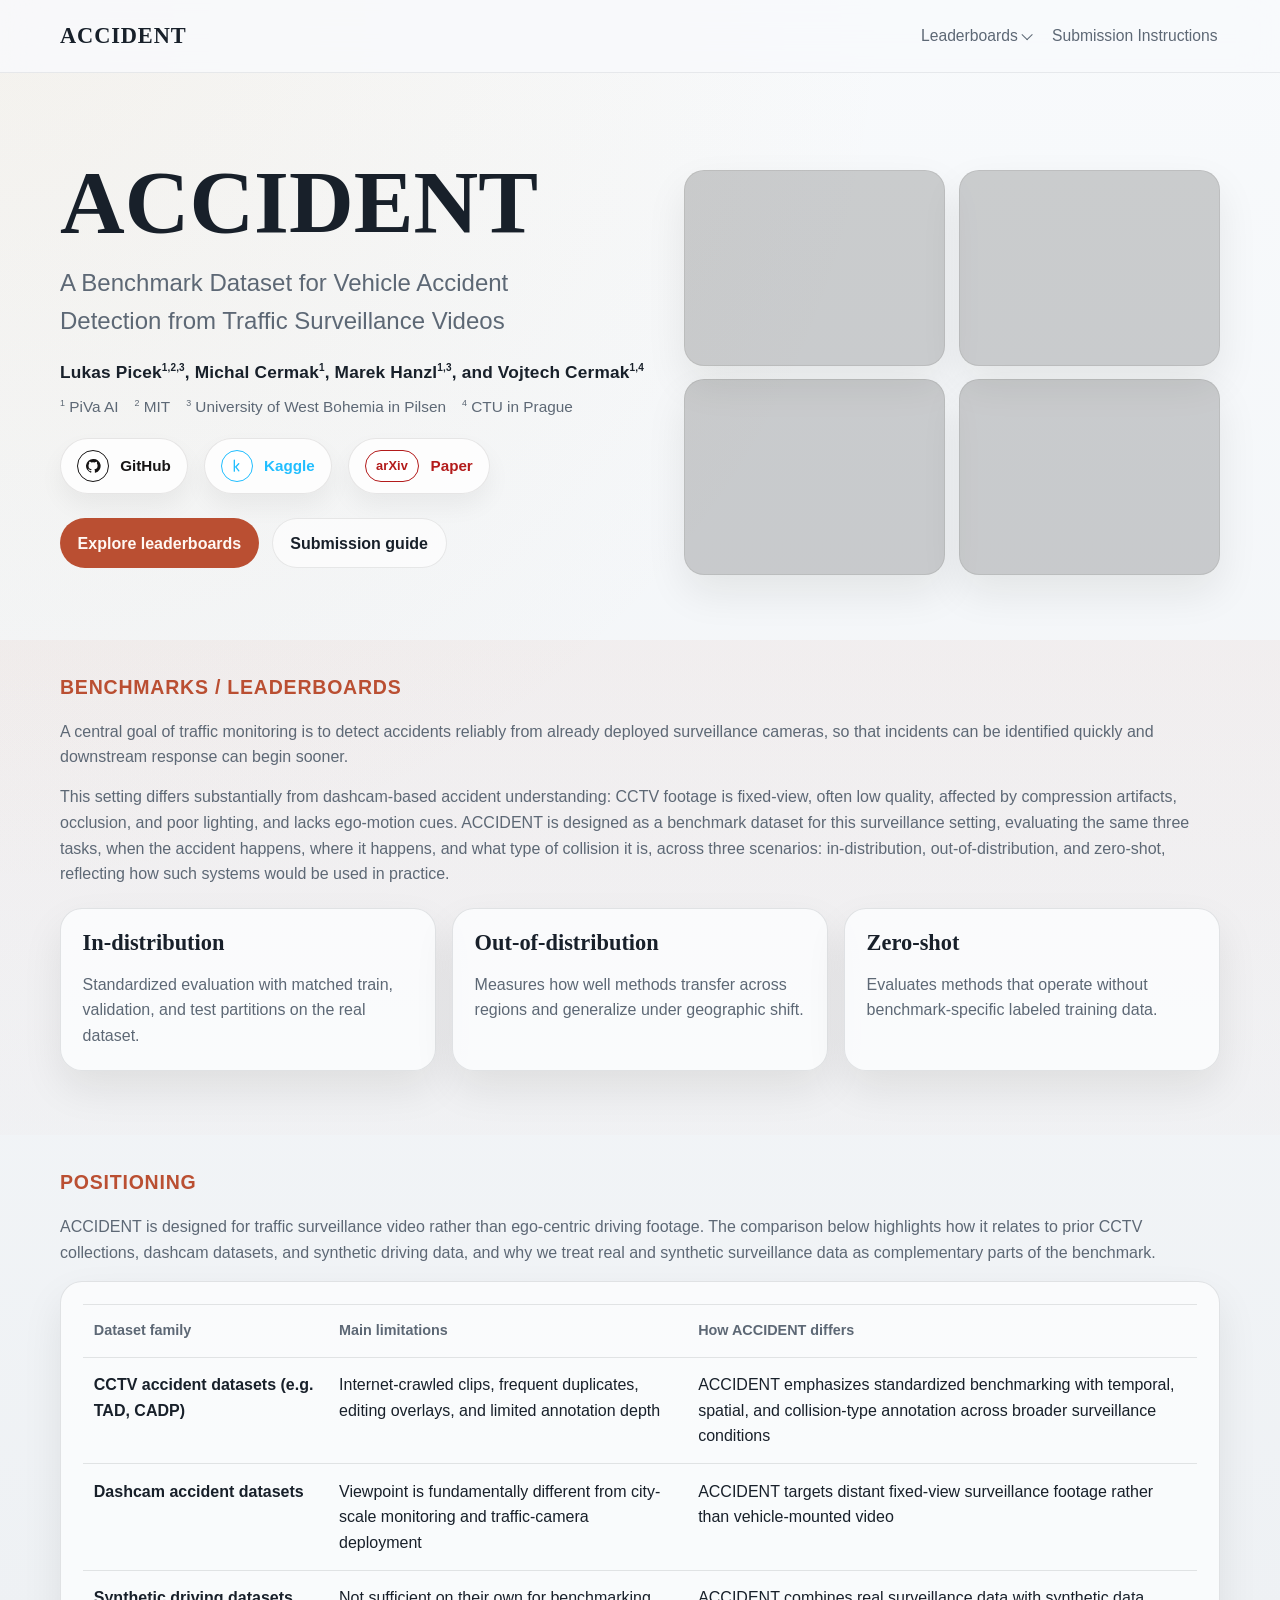
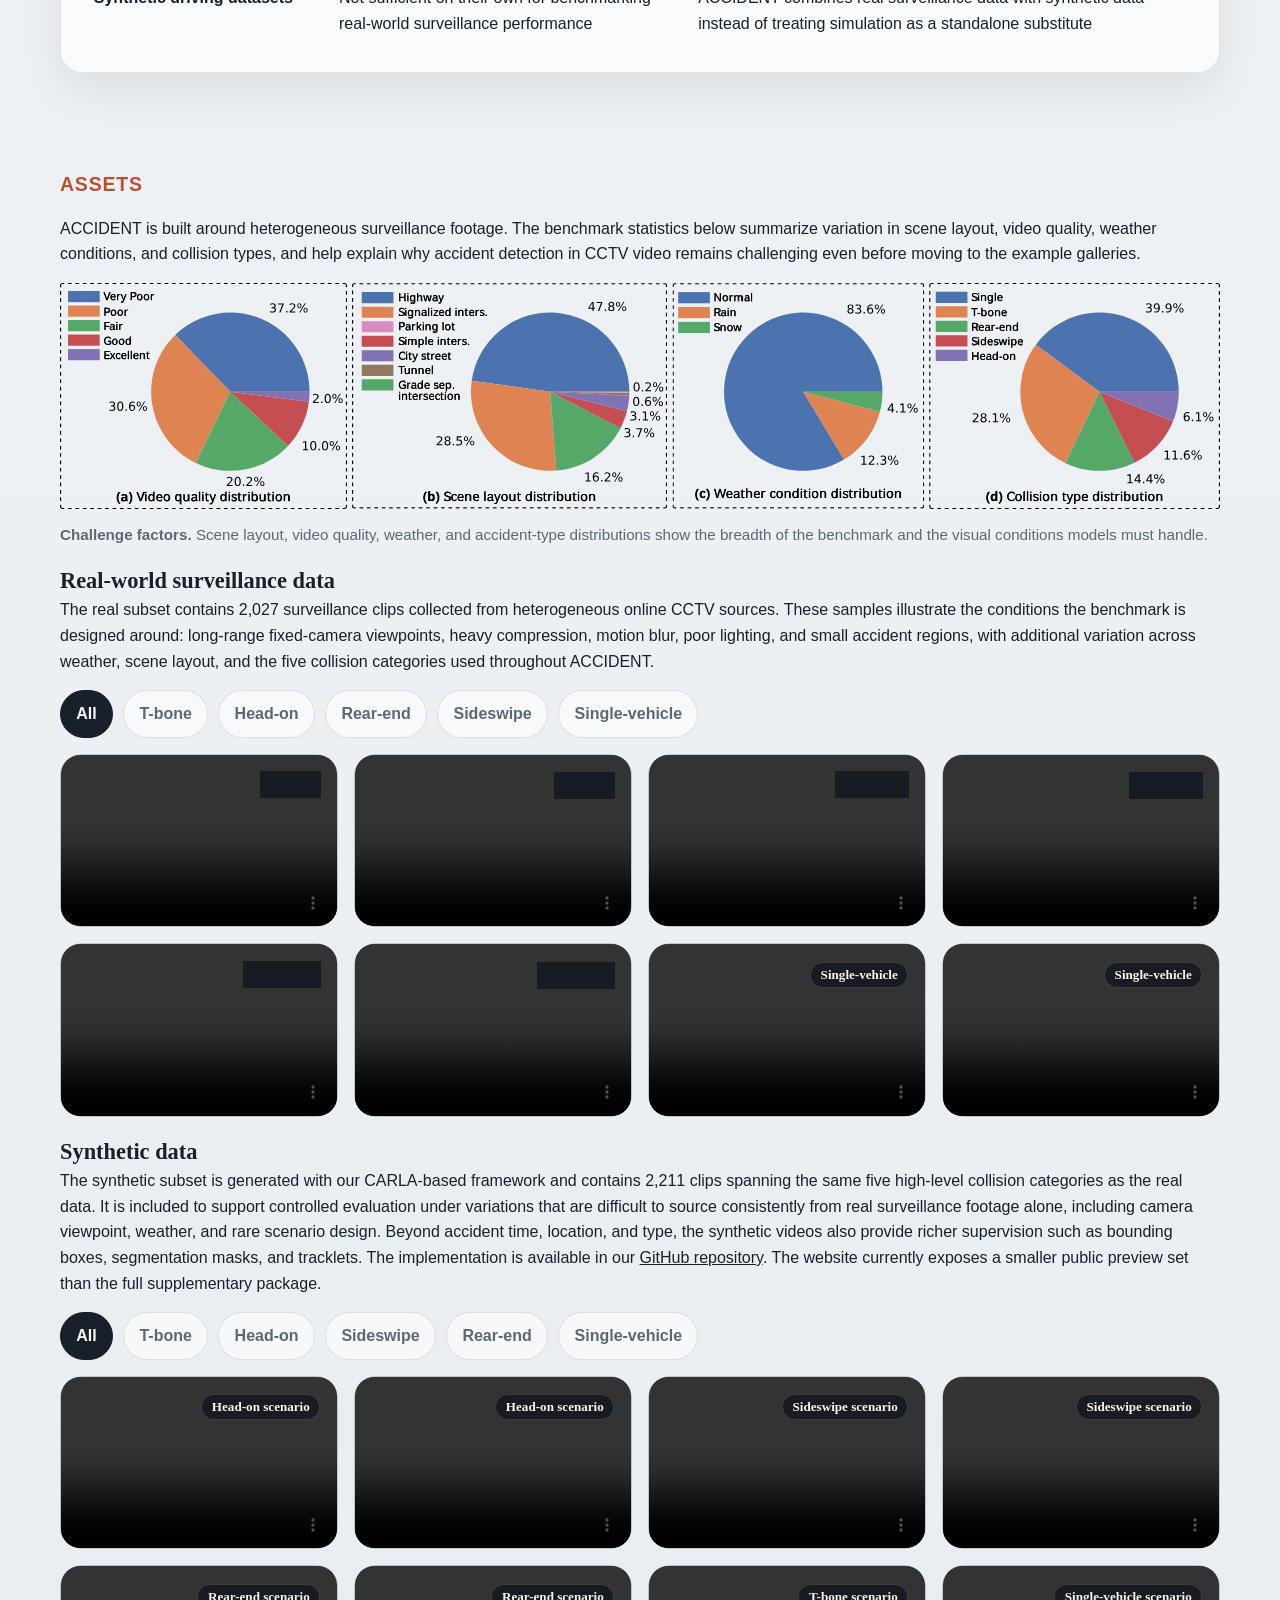
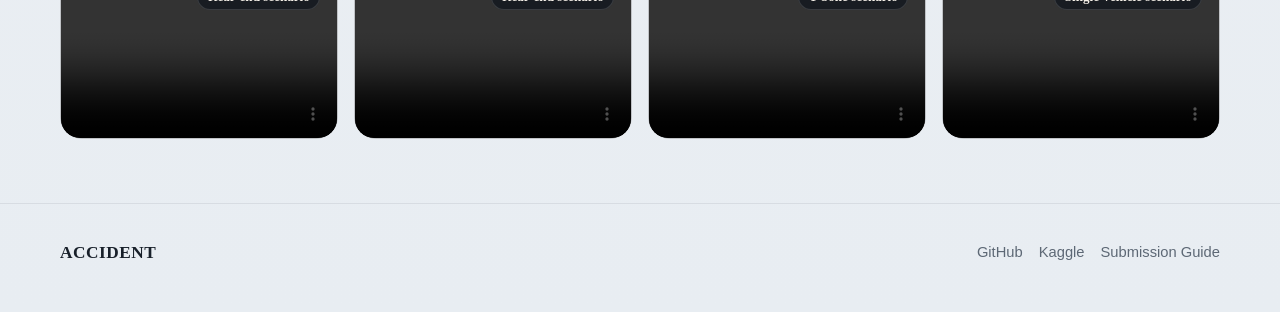
==== commit 4b78a131: "Merge branch 'main' into main" ====
--- a/index.html
+++ b/index.html
@@ -1,5 +1,6 @@
 <!DOCTYPE html>
 <html lang="en">
+
 <head>
     <meta charset="UTF-8">
     <meta name="viewport" content="width=device-width, initial-scale=1.0">
@@ -49,6 +50,7 @@
     }
     </script>
 </head>
+
 <body>
     <header class="site-header">
         <div class="container nav-shell">
@@ -74,9 +76,11 @@
             <div class="container hero-grid">
                 <div class="hero-copy">
                     <h1>ACCIDENT</h1>
-                    <p class="hero-subtitle">A Benchmark Dataset for Vehicle Accident Detection from Traffic Surveillance Videos</p>
+                    <p class="hero-subtitle">A Benchmark Dataset for Vehicle Accident Detection from Traffic
+                        Surveillance Videos</p>
                     <p class="hero-authors">
-                        Lukas Picek<sup>1,2,3</sup>, Michal Cermak<sup>1</sup>, Marek Hanzl<sup>1,3</sup>, and Vojtech Cermak<sup>1,4</sup>
+                        Lukas Picek<sup>1,2,3</sup>, Michal Cermak<sup>1</sup>, Marek Hanzl<sup>1,3</sup>, and Vojtech
+                        Cermak<sup>1,4</sup>
                     </p>
                     <p class="hero-affiliations">
                         <span><sup>1</sup> PiVa AI</span>
@@ -85,23 +89,30 @@
                         <span><sup>4</sup> CTU in Prague</span>
                     </p>
                     <div class="platform-links" aria-label="External project links">
-                        <a class="platform-link platform-link-github" href="https://github.com/accidentbench/ACCIDENT" target="_blank" rel="noreferrer">
+                        <a class="platform-link platform-link-github" href="https://github.com/accidentbench/ACCIDENT"
+                            target="_blank" rel="noreferrer">
                             <span class="platform-icon" aria-hidden="true">
                                 <svg viewBox="0 0 24 24" focusable="false">
-                                    <path d="M12 1.5a10.5 10.5 0 0 0-3.32 20.46c.53.1.72-.23.72-.51v-1.81c-2.94.64-3.56-1.25-3.56-1.25-.48-1.2-1.17-1.52-1.17-1.52-.96-.66.07-.65.07-.65 1.05.08 1.61 1.08 1.61 1.08.95 1.61 2.48 1.15 3.08.87.09-.68.37-1.15.67-1.41-2.35-.27-4.81-1.18-4.81-5.24 0-1.16.42-2.11 1.09-2.86-.11-.27-.47-1.37.1-2.85 0 0 .9-.29 2.94 1.09a10.18 10.18 0 0 1 5.36 0c2.03-1.38 2.93-1.09 2.93-1.09.58 1.48.22 2.58.11 2.85.68.75 1.09 1.7 1.09 2.86 0 4.07-2.47 4.96-4.83 5.22.38.33.72.97.72 1.97v2.92c0 .28.19.62.73.51A10.5 10.5 0 0 0 12 1.5Z"></path>
+                                    <path
+                                        d="M12 1.5a10.5 10.5 0 0 0-3.32 20.46c.53.1.72-.23.72-.51v-1.81c-2.94.64-3.56-1.25-3.56-1.25-.48-1.2-1.17-1.52-1.17-1.52-.96-.66.07-.65.07-.65 1.05.08 1.61 1.08 1.61 1.08.95 1.61 2.48 1.15 3.08.87.09-.68.37-1.15.67-1.41-2.35-.27-4.81-1.18-4.81-5.24 0-1.16.42-2.11 1.09-2.86-.11-.27-.47-1.37.1-2.85 0 0 .9-.29 2.94 1.09a10.18 10.18 0 0 1 5.36 0c2.03-1.38 2.93-1.09 2.93-1.09.58 1.48.22 2.58.11 2.85.68.75 1.09 1.7 1.09 2.86 0 4.07-2.47 4.96-4.83 5.22.38.33.72.97.72 1.97v2.92c0 .28.19.62.73.51A10.5 10.5 0 0 0 12 1.5Z">
+                                    </path>
                                 </svg>
                             </span>
                             <span>GitHub</span>
                         </a>
-                        <a class="platform-link platform-link-kaggle" href="https://www.kaggle.com/datasets/picekl/accident" target="_blank" rel="noreferrer">
+                        <a class="platform-link platform-link-kaggle"
+                            href="https://www.kaggle.com/datasets/picekl/accident" target="_blank" rel="noreferrer">
                             <span class="platform-icon" aria-hidden="true">
                                 <svg viewBox="0 0 24 24" focusable="false">
-                                    <path d="M7 3.25a1 1 0 0 1 2 0v10.02l4.82-5.22a1 1 0 1 1 1.46 1.36L11.5 13.5l4.01 5.09a1 1 0 0 1-1.57 1.24L9 13.56v6.19a1 1 0 1 1-2 0V3.25Z"></path>
+                                    <path
+                                        d="M7 3.25a1 1 0 0 1 2 0v10.02l4.82-5.22a1 1 0 1 1 1.46 1.36L11.5 13.5l4.01 5.09a1 1 0 0 1-1.57 1.24L9 13.56v6.19a1 1 0 1 1-2 0V3.25Z">
+                                    </path>
                                 </svg>
                             </span>
                             <span>Kaggle</span>
                         </a>
-                        <a class="platform-link platform-link-arxiv" href="https://arxiv.org/abs/2604.09819" target="_blank" rel="noreferrer">
+                        <a class="platform-link platform-link-arxiv" href="https://arxiv.org/abs/2604.09819"
+                            target="_blank" rel="noreferrer">
                             <span class="platform-wordmark" aria-hidden="true">arXiv</span>
                             <span>Paper</span>
                         </a>
@@ -114,16 +125,16 @@
                 <div class="hero-media">
                     <div class="hero-video-grid" aria-label="Representative ACCIDENT video previews">
                         <video autoplay muted loop playsinline preload="metadata">
-                            <source src="./assets/videos/real-world/tbone-alt.mp4" type="video/mp4">
+                            <source src="./assets/videos/real-world/tbone%20(3).mp4" type="video/mp4">
                         </video>
                         <video autoplay muted loop playsinline preload="metadata">
-                            <source src="./assets/videos/real-world/headon-example.mp4" type="video/mp4">
+                            <source src="./assets/videos/real-world/rearend (3).mp4" type="video/mp4">
                         </video>
                         <video autoplay muted loop playsinline preload="metadata">
-                            <source src="./assets/videos/real-world/sideswipe-example.mp4" type="video/mp4">
+                            <source src="./assets/videos/real-world/sideswipe.mp4" type="video/mp4">
                         </video>
                         <video autoplay muted loop playsinline preload="metadata">
-                            <source src="./assets/videos/real-world/single-example.mp4" type="video/mp4">
+                            <source src="./assets/videos/real-world/single%20(2).mp4" type="video/mp4">
                         </video>
                     </div>
                 </div>
@@ -137,16 +148,24 @@
                 </div>
                 <div class="benchmark-intro">
                     <p>
-                        A central goal of traffic monitoring is to detect accidents reliably from already deployed surveillance cameras, so that incidents can be identified quickly and downstream response can begin sooner.
+                        A central goal of traffic monitoring is to detect accidents reliably from already deployed
+                        surveillance cameras, so that incidents can be identified quickly and downstream response can
+                        begin sooner.
                     </p>
                     <p>
-                        This setting differs substantially from dashcam-based accident understanding: CCTV footage is fixed-view, often low quality, affected by compression artifacts, occlusion, and poor lighting, and lacks ego-motion cues. ACCIDENT is designed as a benchmark dataset for this surveillance setting, evaluating the same three tasks, when the accident happens, where it happens, and what type of collision it is, across three scenarios: in-distribution, out-of-distribution, and zero-shot, reflecting how such systems would be used in practice.
+                        This setting differs substantially from dashcam-based accident understanding: CCTV footage is
+                        fixed-view, often low quality, affected by compression artifacts, occlusion, and poor lighting,
+                        and lacks ego-motion cues. ACCIDENT is designed as a benchmark dataset for this surveillance
+                        setting, evaluating the same three tasks, when the accident happens, where it happens, and what
+                        type of collision it is, across three scenarios: in-distribution, out-of-distribution, and
+                        zero-shot, reflecting how such systems would be used in practice.
                     </p>
                 </div>
                 <div class="benchmark-grid">
                     <a class="leaderboard-link-card track-card" href="benchmarks/in-distribution/index.html">
                         <h3>In-distribution</h3>
-                        <p>Standardized evaluation with matched train, validation, and test partitions on the real dataset.</p>
+                        <p>Standardized evaluation with matched train, validation, and test partitions on the real
+                            dataset.</p>
                     </a>
                     <a class="leaderboard-link-card track-card" href="benchmarks/out-of-distribution/index.html">
                         <h3>Out-of-distribution</h3>
@@ -166,7 +185,10 @@
                     <p class="eyebrow">Positioning</p>
                 </div>
                 <p class="section-text comparison-intro">
-                    ACCIDENT is designed for traffic surveillance video rather than ego-centric driving footage. The comparison below highlights how it relates to prior CCTV collections, dashcam datasets, and synthetic driving data, and why we treat real and synthetic surveillance data as complementary parts of the benchmark.
+                    ACCIDENT is designed for traffic surveillance video rather than ego-centric driving footage. The
+                    comparison below highlights how it relates to prior CCTV collections, dashcam datasets, and
+                    synthetic driving data, and why we treat real and synthetic surveillance data as complementary parts
+                    of the benchmark.
                 </p>
                 <div class="table-card comparison-card">
                     <table>
@@ -180,18 +202,24 @@
                         <tbody>
                             <tr>
                                 <td><strong>CCTV accident datasets (e.g. TAD, CADP)</strong></td>
-                                <td>Internet-crawled clips, frequent duplicates, editing overlays, and limited annotation depth</td>
-                                <td>ACCIDENT emphasizes standardized benchmarking with temporal, spatial, and collision-type annotation across broader surveillance conditions</td>
+                                <td>Internet-crawled clips, frequent duplicates, editing overlays, and limited
+                                    annotation depth</td>
+                                <td>ACCIDENT emphasizes standardized benchmarking with temporal, spatial, and
+                                    collision-type annotation across broader surveillance conditions</td>
                             </tr>
                             <tr>
                                 <td><strong>Dashcam accident datasets</strong></td>
-                                <td>Viewpoint is fundamentally different from city-scale monitoring and traffic-camera deployment</td>
-                                <td>ACCIDENT targets distant fixed-view surveillance footage rather than vehicle-mounted video</td>
+                                <td>Viewpoint is fundamentally different from city-scale monitoring and traffic-camera
+                                    deployment</td>
+                                <td>ACCIDENT targets distant fixed-view surveillance footage rather than vehicle-mounted
+                                    video</td>
                             </tr>
                             <tr>
                                 <td><strong>Synthetic driving datasets</strong></td>
-                                <td>Not sufficient on their own for benchmarking real-world surveillance performance</td>
-                                <td>ACCIDENT combines real surveillance data with synthetic data instead of treating simulation as a standalone substitute</td>
+                                <td>Not sufficient on their own for benchmarking real-world surveillance performance
+                                </td>
+                                <td>ACCIDENT combines real surveillance data with synthetic data instead of treating
+                                    simulation as a standalone substitute</td>
                             </tr>
                         </tbody>
                     </table>
@@ -207,97 +235,214 @@
                 <div class="asset-stack">
                     <div class="asset-subsection">
                         <div class="asset-subsection-head">
-                            <p>ACCIDENT is built around heterogeneous surveillance footage. The benchmark statistics below summarize variation in scene layout, video quality, weather conditions, and collision types, and help explain why accident detection in CCTV video remains challenging even before moving to the example galleries.</p>
+                            <p>ACCIDENT is built around heterogeneous surveillance footage. The benchmark statistics
+                                below summarize variation in scene layout, video quality, weather conditions, and
+                                collision types, and help explain why accident detection in CCTV video remains
+                                challenging even before moving to the example galleries.</p>
                         </div>
                         <div class="asset-grid asset-grid-figures asset-grid-single">
                             <figure class="asset-figure">
                                 <img src="./assets/figures/group-13.svg" alt="Dataset statistics figure">
                                 <figcaption>
-                                    <strong>Challenge factors.</strong> Scene layout, video quality, weather, and accident-type distributions show the breadth of the benchmark and the visual conditions models must handle.
+                                    <strong>Challenge factors.</strong> Scene layout, video quality, weather, and
+                                    accident-type distributions show the breadth of the benchmark and the visual
+                                    conditions models must handle.
                                 </figcaption>
                             </figure>
                         </div>
                     </div>
 
-                        <div class="asset-subsection">
-                            <div class="asset-subsection-head">
-                                <h3>Real-world surveillance data</h3>
-                                <p>The real subset contains 2,027 surveillance clips collected from heterogeneous online CCTV sources. These samples illustrate the conditions the benchmark is designed around: long-range fixed-camera viewpoints, heavy compression, motion blur, poor lighting, and small accident regions, with additional variation across weather, scene layout, and the five collision categories used throughout ACCIDENT.</p>
-                            </div>
+                    <div class="asset-subsection">
+                        <div class="asset-subsection-head">
+                            <h3>Real-world surveillance data</h3>
+                            <p>The real subset contains 2,027 surveillance clips collected from heterogeneous online
+                                CCTV sources. These samples illustrate the conditions the benchmark is designed around:
+                                long-range fixed-camera viewpoints, heavy compression, motion blur, poor lighting, and
+                                small accident regions, with additional variation across weather, scene layout, and the
+                                five collision categories used throughout ACCIDENT.</p>
+                        </div>
                         <div class="asset-filters" role="toolbar" aria-label="Filter real-world examples">
-                            <button class="asset-filter-button active" type="button" data-filter-group="real-world" data-filter="all">All</button>
-                            <button class="asset-filter-button" type="button" data-filter-group="real-world" data-filter="t-bone">T-bone</button>
-                            <button class="asset-filter-button" type="button" data-filter-group="real-world" data-filter="head-on">Head-on</button>
-                            <button class="asset-filter-button" type="button" data-filter-group="real-world" data-filter="rear-end">Rear-end</button>
-                            <button class="asset-filter-button" type="button" data-filter-group="real-world" data-filter="sideswipe">Sideswipe</button>
-                            <button class="asset-filter-button" type="button" data-filter-group="real-world" data-filter="single">Single-vehicle</button>
+                            <button class="asset-filter-button active" type="button" data-filter-group="real-world"
+                                data-filter="all">All</button>
+                            <button class="asset-filter-button" type="button" data-filter-group="real-world"
+                                data-filter="t-bone">T-bone</button>
+                            <button class="asset-filter-button" type="button" data-filter-group="real-world"
+                                data-filter="head-on">Head-on</button>
+                            <button class="asset-filter-button" type="button" data-filter-group="real-world"
+                                data-filter="rear-end">Rear-end</button>
+                            <button class="asset-filter-button" type="button" data-filter-group="real-world"
+                                data-filter="sideswipe">Sideswipe</button>
+                            <button class="asset-filter-button" type="button" data-filter-group="real-world"
+                                data-filter="single">Single-vehicle</button>
                         </div>
                         <div class="asset-grid asset-grid-real">
-                            <article class="card asset-card asset-card-sample" data-filter-group="real-world" data-type="t-bone">
-                                <video controls preload="metadata" muted loop>
-                                    <source src="./assets/videos/real-world/tbone-example.mp4" type="video/mp4">
+                            <article class="card asset-card asset-card-sample" data-filter-group="real-world"
+                                data-type="t-bone">
+                                <video controls preload="metadata" muted loop>
+                                    <source src="./assets/videos/real-world/tbone%20(3).mp4" type="video/mp4">
                                 </video>
                                 <h4>T-bone</h4>
                             </article>
-                            <article class="card asset-card asset-card-sample" data-filter-group="real-world" data-type="head-on">
-                                <video controls preload="metadata" muted loop>
-                                    <source src="./assets/videos/real-world/headon-example.mp4" type="video/mp4">
+                            <article class="card asset-card asset-card-sample" data-filter-group="real-world"
+                                data-type="t-bone">
+                                <video controls preload="metadata" muted loop>
+                                    <source src="./assets/videos/real-world/tbone%20(4).mp4" type="video/mp4">
+                                </video>
+                                <h4>T-bone</h4>
+                            </article>
+                            <article class="card asset-card asset-card-sample" data-filter-group="real-world"
+                                data-type="t-bone">
+                                <video controls preload="metadata" muted loop>
+                                    <source src="./assets/videos/real-world/tbone%20(5).mp4" type="video/mp4">
+                                </video>
+                                <h4>T-bone</h4>
+                            </article>
+                            <article class="card asset-card asset-card-sample" data-filter-group="real-world"
+                                data-type="t-bone">
+                                <video controls preload="metadata" muted loop>
+                                    <source src="./assets/videos/real-world/tbone%20(6).mp4" type="video/mp4">
+                                </video>
+                                <h4>T-bone</h4>
+                            </article>
+                            <article class="card asset-card asset-card-sample" data-filter-group="real-world"
+                                data-type="t-bone">
+                                <video controls preload="metadata" muted loop>
+                                    <source src="./assets/videos/real-world/tbone-rd.mp4" type="video/mp4">
+                                </video>
+                                <h4>T-bone</h4>
+                            </article>
+                            <article class="card asset-card asset-card-sample" data-filter-group="real-world"
+                                data-type="head-on">
+                                <video controls preload="metadata" muted loop>
+                                    <source src="./assets/videos/real-world/headon.mp4" type="video/mp4">
                                 </video>
                                 <h4>Head-on</h4>
                             </article>
-                            <article class="card asset-card asset-card-sample" data-filter-group="real-world" data-type="head-on">
-                                <video controls preload="metadata" muted loop>
-                                    <source src="./assets/videos/real-world/headon-intersection.mp4" type="video/mp4">
+                            <article class="card asset-card asset-card-sample" data-filter-group="real-world"
+                                data-type="head-on">
+                                <video controls preload="metadata" muted loop>
+                                    <source src="./assets/videos/real-world/headon-nn.mp4" type="video/mp4">
                                 </video>
                                 <h4>Head-on</h4>
                             </article>
-                            <article class="card asset-card asset-card-sample" data-filter-group="real-world" data-type="rear-end">
-                                <video controls preload="metadata" muted loop>
-                                    <source src="./assets/videos/real-world/rearend-example.mp4" type="video/mp4">
+                            <article class="card asset-card asset-card-sample" data-filter-group="real-world"
+                                data-type="head-on">
+                                <video controls preload="metadata" muted loop>
+                                    <source src="./assets/videos/real-world/headon-rd.mp4" type="video/mp4">
+                                </video>
+                                <h4>Head-on</h4>
+                            </article>
+                            <article class="card asset-card asset-card-sample" data-filter-group="real-world"
+                                data-type="head-on">
+                                <video controls preload="metadata" muted loop>
+                                    <source src="./assets/videos/real-world/headon-sn.mp4" type="video/mp4">
+                                </video>
+                                <h4>Head-on</h4>
+                            </article>
+                            <article class="card asset-card asset-card-sample" data-filter-group="real-world"
+                                data-type="rear-end">
+                                <video controls preload="metadata" muted loop>
+                                    <source src="./assets/videos/real-world/rearend%20(2).mp4" type="video/mp4">
                                 </video>
                                 <h4>Rear-end</h4>
                             </article>
-                            <article class="card asset-card asset-card-sample" data-filter-group="real-world" data-type="rear-end">
-                                <video controls preload="metadata" muted loop>
-                                    <source src="./assets/videos/real-world/rearend-intersection.mp4" type="video/mp4">
+                            <article class="card asset-card asset-card-sample" data-filter-group="real-world"
+                                data-type="rear-end">
+                                <video controls preload="metadata" muted loop>
+                                    <source src="./assets/videos/real-world/rearend%20(3).mp4" type="video/mp4">
                                 </video>
                                 <h4>Rear-end</h4>
                             </article>
-                            <article class="card asset-card asset-card-sample" data-filter-group="real-world" data-type="sideswipe">
-                                <video controls preload="metadata" muted loop>
-                                    <source src="./assets/videos/real-world/sideswipe-example.mp4" type="video/mp4">
+                            <article class="card asset-card asset-card-sample" data-filter-group="real-world"
+                                data-type="rear-end">
+                                <video controls preload="metadata" muted loop>
+                                    <source src="./assets/videos/real-world/rearend-rd.mp4" type="video/mp4">
+                                </video>
+                                <h4>Rear-end</h4>
+                            </article>
+                            <article class="card asset-card asset-card-sample" data-filter-group="real-world"
+                                data-type="rear-end">
+                                <video controls preload="metadata" muted loop>
+                                    <source src="./assets/videos/real-world/rearend-sn.mp4" type="video/mp4">
+                                </video>
+                                <h4>Rear-end</h4>
+                            </article>
+                            <article class="card asset-card asset-card-sample" data-filter-group="real-world"
+                                data-type="rear-end">
+                                <video controls preload="metadata" muted loop>
+                                    <source src="./assets/videos/real-world/rearend-sn%20(3).mp4" type="video/mp4">
+                                </video>
+                                <h4>Rear-end</h4>
+                            </article>
+                            <article class="card asset-card asset-card-sample" data-filter-group="real-world"
+                                data-type="sideswipe">
+                                <video controls preload="metadata" muted loop>
+                                    <source src="./assets/videos/real-world/sideswipe.mp4" type="video/mp4">
                                 </video>
                                 <h4>Sideswipe</h4>
                             </article>
-                            <article class="card asset-card asset-card-sample" data-filter-group="real-world" data-type="sideswipe">
-                                <video controls preload="metadata" muted loop>
-                                    <source src="./assets/videos/real-world/sideswipe-wide.mp4" type="video/mp4">
+                            <article class="card asset-card asset-card-sample" data-filter-group="real-world"
+                                data-type="sideswipe">
+                                <video controls preload="metadata" muted loop>
+                                    <source src="./assets/videos/real-world/sideswipe-nn.mp4" type="video/mp4">
                                 </video>
                                 <h4>Sideswipe</h4>
                             </article>
-                            <article class="card asset-card asset-card-sample" data-filter-group="real-world" data-type="single">
-                                <video controls preload="metadata" muted loop>
-                                    <source src="./assets/videos/real-world/single-example.mp4" type="video/mp4">
+                            <article class="card asset-card asset-card-sample" data-filter-group="real-world"
+                                data-type="sideswipe">
+                                <video controls preload="metadata" muted loop>
+                                    <source src="./assets/videos/real-world/sideswipe-rn.mp4" type="video/mp4">
+                                </video>
+                                <h4>Sideswipe</h4>
+                            </article>
+                            <article class="card asset-card asset-card-sample" data-filter-group="real-world"
+                                data-type="sideswipe">
+                                <video controls preload="metadata" muted loop>
+                                    <source src="./assets/videos/real-world/sideswipe%20(2).mp4" type="video/mp4">
+                                </video>
+                                <h4>Sideswipe</h4>
+                            </article>
+                            <article class="card asset-card asset-card-sample" data-filter-group="real-world"
+                                data-type="sideswipe">
+                                <video controls preload="metadata" muted loop>
+                                    <source src="./assets/videos/real-world/sideswipe%20(3).mp4" type="video/mp4">
+                                </video>
+                                <h4>Sideswipe</h4>
+                            </article>
+                            <article class="card asset-card asset-card-sample" data-filter-group="real-world"
+                                data-type="single">
+                                <video controls preload="metadata" muted loop>
+                                    <source src="./assets/videos/real-world/single-rn.mp4" type="video/mp4">
                                 </video>
                                 <h4>Single-vehicle</h4>
                             </article>
-                            <article class="card asset-card asset-card-sample" data-filter-group="real-world" data-type="single">
-                                <video controls preload="metadata" muted loop>
-                                    <source src="./assets/videos/real-world/single-night.mp4" type="video/mp4">
+                            <article class="card asset-card asset-card-sample" data-filter-group="real-world"
+                                data-type="single">
+                                <video controls preload="metadata" muted loop>
+                                    <source src="./assets/videos/real-world/single-rd.mp4" type="video/mp4">
                                 </video>
                                 <h4>Single-vehicle</h4>
                             </article>
-                            <article class="card asset-card asset-card-sample" data-filter-group="real-world" data-type="t-bone">
-                                <video controls preload="metadata" muted loop>
-                                    <source src="./assets/videos/real-world/tbone-alt.mp4" type="video/mp4">
-                                </video>
-                                <h4>T-bone</h4>
-                            </article>
-                            <article class="card asset-card asset-card-sample" data-filter-group="real-world" data-type="sideswipe">
-                                <video controls preload="metadata" muted loop>
-                                    <source src="./assets/videos/real-world/sideswipe-junction.mp4" type="video/mp4">
-                                </video>
-                                <h4>Sideswipe</h4>
+                            <article class="card asset-card asset-card-sample" data-filter-group="real-world"
+                                data-type="single">
+                                <video controls preload="metadata" muted loop>
+                                    <source src="./assets/videos/real-world/single%20(2).mp4" type="video/mp4">
+                                </video>
+                                <h4>Single-vehicle</h4>
+                            </article>
+                            <article class="card asset-card asset-card-sample" data-filter-group="real-world"
+                                data-type="single">
+                                <video controls preload="metadata" muted loop>
+                                    <source src="./assets/videos/real-world/single%20(3).mp4" type="video/mp4">
+                                </video>
+                                <h4>Single-vehicle</h4>
+                            </article>
+                            <article class="card asset-card asset-card-sample" data-filter-group="real-world"
+                                data-type="single">
+                                <video controls preload="metadata" muted loop>
+                                    <source src="./assets/videos/real-world/single%20(4).mp4" type="video/mp4">
+                                </video>
+                                <h4>Single-vehicle</h4>
                             </article>
                         </div>
                     </div>
@@ -305,72 +450,97 @@
                     <div class="asset-subsection">
                         <div class="asset-subsection-head">
                             <h3>Synthetic data</h3>
-                            <p>The synthetic subset is generated with our CARLA-based framework and contains 2,211 clips spanning the same five high-level collision categories as the real data. It is included to support controlled evaluation under variations that are difficult to source consistently from real surveillance footage alone, including camera viewpoint, weather, and rare scenario design. Beyond accident time, location, and type, the synthetic videos also provide richer supervision such as bounding boxes, segmentation masks, and tracklets. The implementation is available in our <a href="https://github.com/accidentbench/ACCIDENT" target="_blank" rel="noreferrer">GitHub repository</a>. The website currently exposes a smaller public preview set than the full supplementary package.</p>
-                            </div>
+                            <p>The synthetic subset is generated with our CARLA-based framework and contains 2,211 clips
+                                spanning the same five high-level collision categories as the real data. It is included
+                                to support controlled evaluation under variations that are difficult to source
+                                consistently from real surveillance footage alone, including camera viewpoint, weather,
+                                and rare scenario design. Beyond accident time, location, and type, the synthetic videos
+                                also provide richer supervision such as bounding boxes, segmentation masks, and
+                                tracklets. The implementation is available in our <a
+                                    href="https://github.com/accidentbench/ACCIDENT" target="_blank"
+                                    rel="noreferrer">GitHub repository</a>. The website currently exposes a smaller
+                                public preview set than the full supplementary package.</p>
+                        </div>
                         <div class="asset-filters" role="toolbar" aria-label="Filter synthetic scenarios">
-                            <button class="asset-filter-button active" type="button" data-filter-group="synthetic" data-filter="all">All</button>
-                            <button class="asset-filter-button" type="button" data-filter-group="synthetic" data-filter="t-bone">T-bone</button>
-                            <button class="asset-filter-button" type="button" data-filter-group="synthetic" data-filter="head-on">Head-on</button>
-                            <button class="asset-filter-button" type="button" data-filter-group="synthetic" data-filter="sideswipe">Sideswipe</button>
-                            <button class="asset-filter-button" type="button" data-filter-group="synthetic" data-filter="rear-end">Rear-end</button>
-                            <button class="asset-filter-button" type="button" data-filter-group="synthetic" data-filter="single">Single-vehicle</button>
+                            <button class="asset-filter-button active" type="button" data-filter-group="synthetic"
+                                data-filter="all">All</button>
+                            <button class="asset-filter-button" type="button" data-filter-group="synthetic"
+                                data-filter="t-bone">T-bone</button>
+                            <button class="asset-filter-button" type="button" data-filter-group="synthetic"
+                                data-filter="head-on">Head-on</button>
+                            <button class="asset-filter-button" type="button" data-filter-group="synthetic"
+                                data-filter="sideswipe">Sideswipe</button>
+                            <button class="asset-filter-button" type="button" data-filter-group="synthetic"
+                                data-filter="rear-end">Rear-end</button>
+                            <button class="asset-filter-button" type="button" data-filter-group="synthetic"
+                                data-filter="single">Single-vehicle</button>
                         </div>
                         <div class="asset-grid asset-grid-synth">
-                            <article class="card asset-card asset-card-sample" data-filter-group="synthetic" data-type="head-on">
+                            <article class="card asset-card asset-card-sample" data-filter-group="synthetic"
+                                data-type="head-on">
                                 <video controls preload="metadata" muted loop>
                                     <source src="./assets/videos/synthetic/headon-display.mp4" type="video/mp4">
                                 </video>
                                 <h4>Head-on scenario</h4>
                             </article>
-                            <article class="card asset-card asset-card-sample" data-filter-group="synthetic" data-type="head-on">
+                            <article class="card asset-card asset-card-sample" data-filter-group="synthetic"
+                                data-type="head-on">
                                 <video controls preload="metadata" muted loop>
                                     <source src="./assets/videos/synthetic/headon-rgb.mp4" type="video/mp4">
                                 </video>
                                 <h4>Head-on scenario</h4>
                             </article>
-                            <article class="card asset-card asset-card-sample" data-filter-group="synthetic" data-type="sideswipe">
+                            <article class="card asset-card asset-card-sample" data-filter-group="synthetic"
+                                data-type="sideswipe">
                                 <video controls preload="metadata" muted loop>
                                     <source src="./assets/videos/synthetic/sideswipe-rgb.mp4" type="video/mp4">
                                 </video>
                                 <h4>Sideswipe scenario</h4>
                             </article>
-                            <article class="card asset-card asset-card-sample" data-filter-group="synthetic" data-type="sideswipe">
+                            <article class="card asset-card asset-card-sample" data-filter-group="synthetic"
+                                data-type="sideswipe">
                                 <video controls preload="metadata" muted loop>
                                     <source src="./assets/videos/synthetic/sideswipe-display.mp4" type="video/mp4">
                                 </video>
                                 <h4>Sideswipe scenario</h4>
                             </article>
-                            <article class="card asset-card asset-card-sample" data-filter-group="synthetic" data-type="rear-end">
+                            <article class="card asset-card asset-card-sample" data-filter-group="synthetic"
+                                data-type="rear-end">
                                 <video controls preload="metadata" muted loop>
                                     <source src="./assets/videos/synthetic/rearend-rgb.mp4" type="video/mp4">
                                 </video>
                                 <h4>Rear-end scenario</h4>
                             </article>
-                            <article class="card asset-card asset-card-sample" data-filter-group="synthetic" data-type="rear-end">
+                            <article class="card asset-card asset-card-sample" data-filter-group="synthetic"
+                                data-type="rear-end">
                                 <video controls preload="metadata" muted loop>
                                     <source src="./assets/videos/synthetic/rearend-display.mp4" type="video/mp4">
                                 </video>
                                 <h4>Rear-end scenario</h4>
                             </article>
-                            <article class="card asset-card asset-card-sample" data-filter-group="synthetic" data-type="t-bone">
+                            <article class="card asset-card asset-card-sample" data-filter-group="synthetic"
+                                data-type="t-bone">
                                 <video controls preload="metadata" muted loop>
                                     <source src="./assets/videos/synthetic/tbone-display.mp4" type="video/mp4">
                                 </video>
                                 <h4>T-bone scenario</h4>
                             </article>
-                            <article class="card asset-card asset-card-sample" data-filter-group="synthetic" data-type="t-bone">
+                            <article class="card asset-card asset-card-sample" data-filter-group="synthetic"
+                                data-type="t-bone">
                                 <video controls preload="metadata" muted loop>
                                     <source src="./assets/videos/synthetic/tbone-rgb.mp4" type="video/mp4">
                                 </video>
                                 <h4>T-bone scenario</h4>
                             </article>
-                            <article class="card asset-card asset-card-sample" data-filter-group="synthetic" data-type="single">
+                            <article class="card asset-card asset-card-sample" data-filter-group="synthetic"
+                                data-type="single">
                                 <video controls preload="metadata" muted loop>
                                     <source src="./assets/videos/synthetic/single-rgb.mp4" type="video/mp4">
                                 </video>
                                 <h4>Single-vehicle scenario</h4>
                             </article>
-                            <article class="card asset-card asset-card-sample" data-filter-group="synthetic" data-type="single">
+                            <article class="card asset-card asset-card-sample" data-filter-group="synthetic"
+                                data-type="single">
                                 <video controls preload="metadata" muted loop>
                                     <source src="./assets/videos/synthetic/single-display.mp4" type="video/mp4">
                                 </video>
@@ -397,4 +567,5 @@
 
     <script src="assets/js/site.js"></script>
 </body>
-</html>
+
+</html>
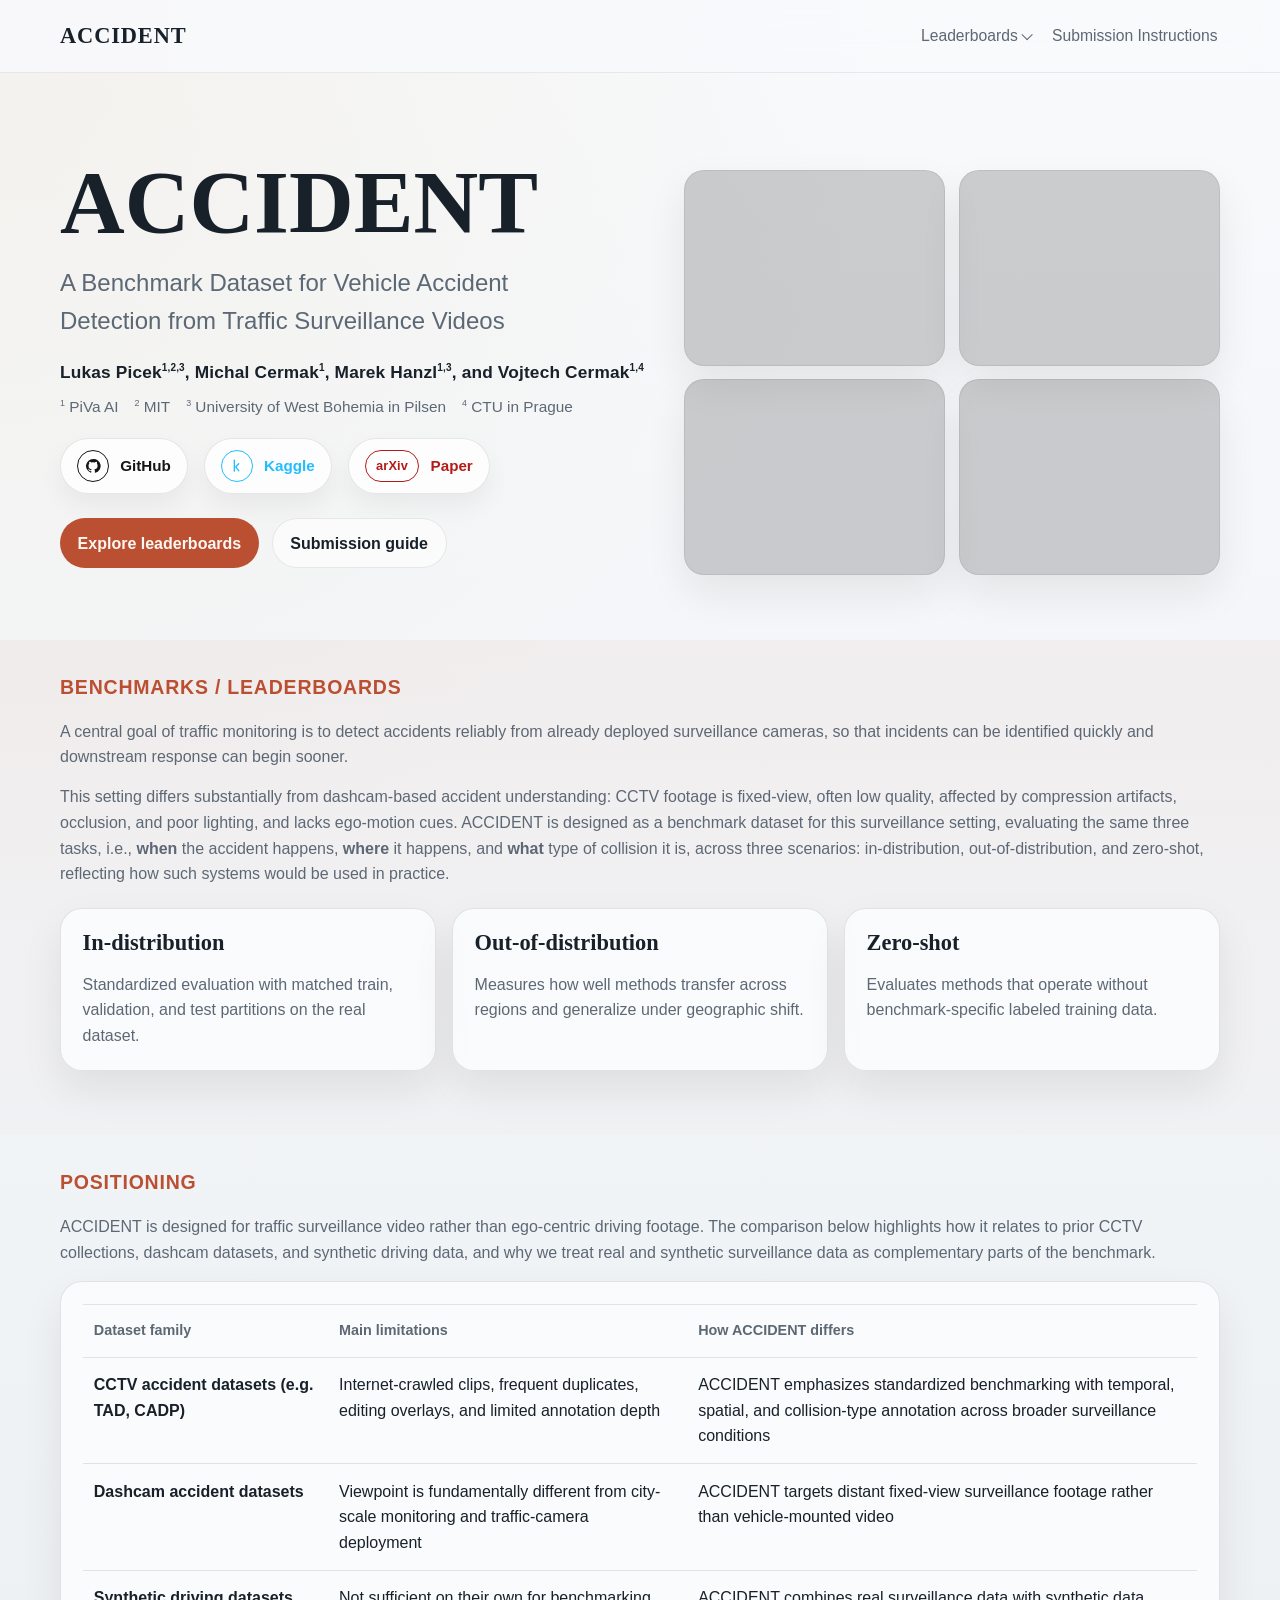
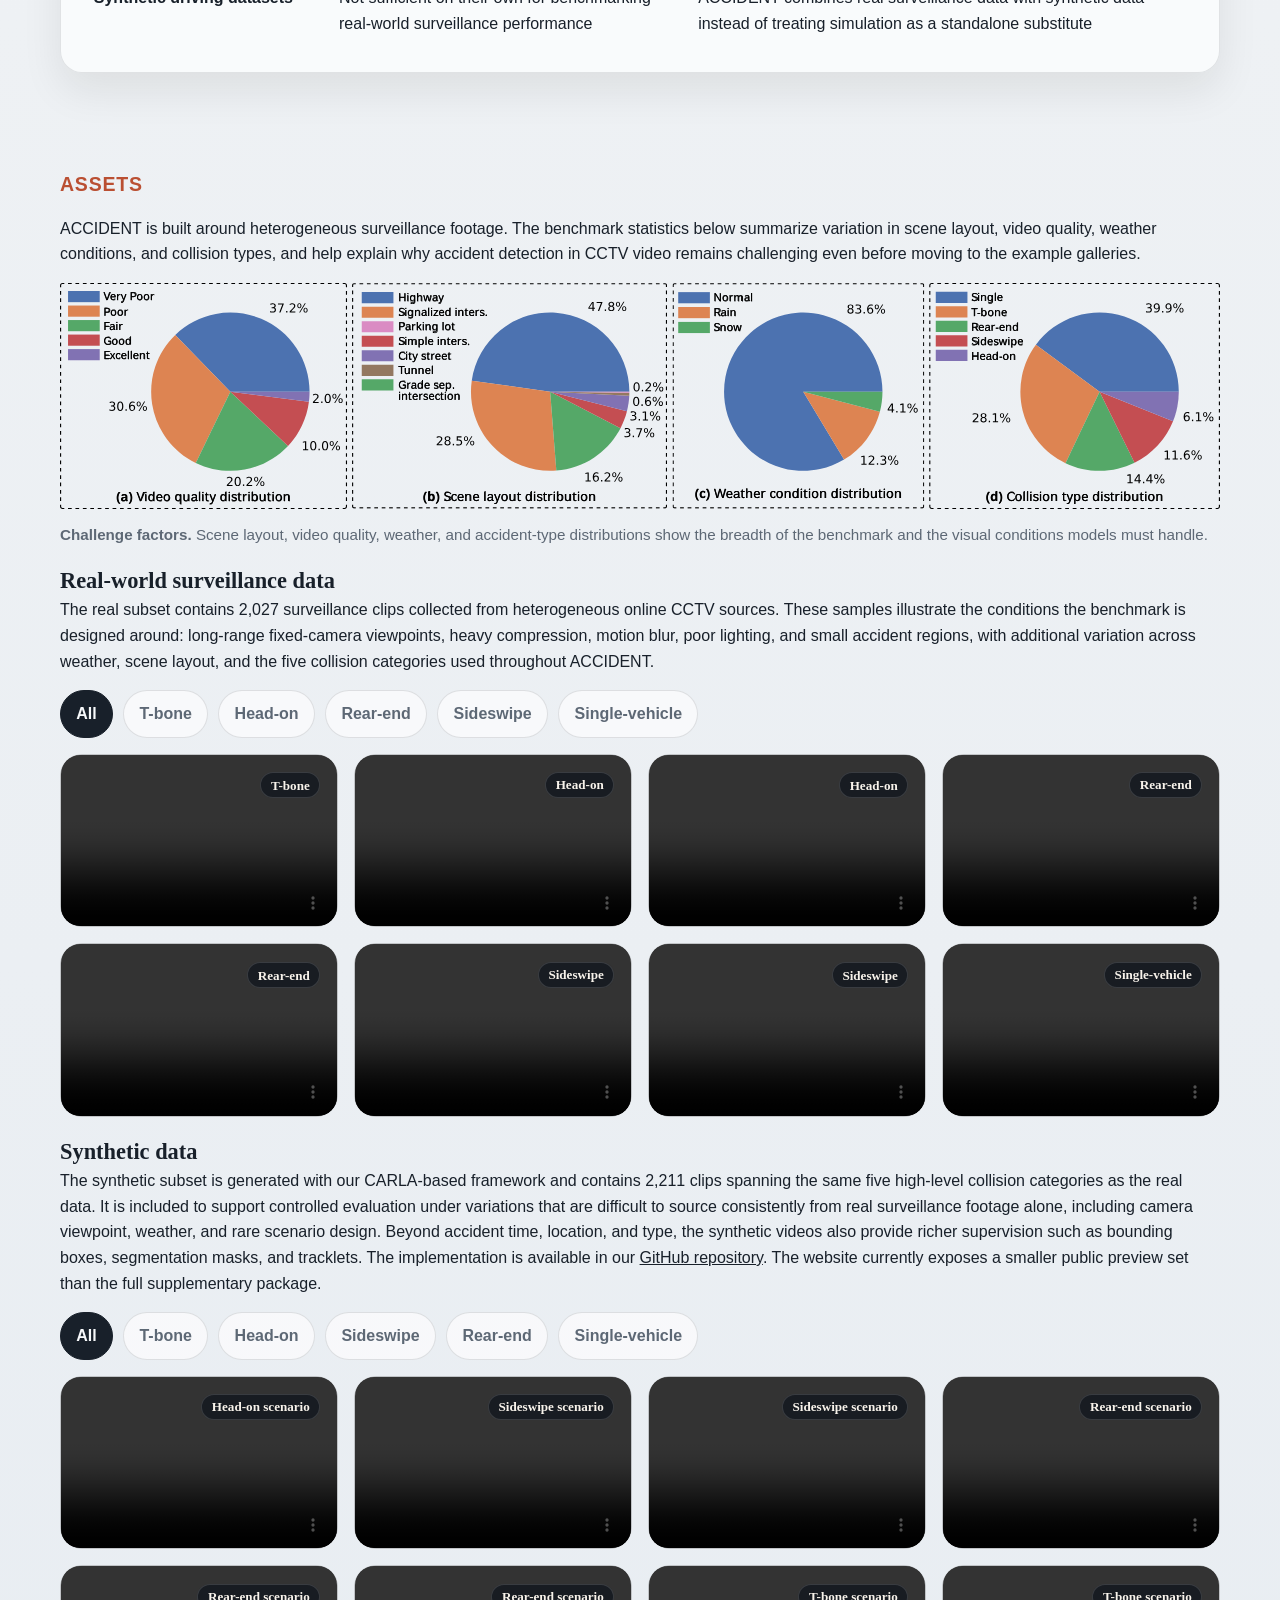
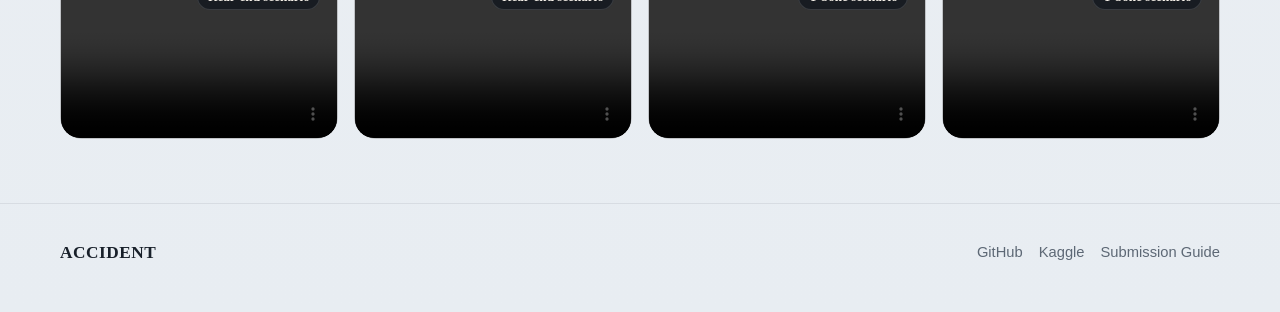
==== commit 3937f30f: "Update gallery assets and mobile layout" ====
--- a/index.html
+++ b/index.html
@@ -156,7 +156,7 @@
                         This setting differs substantially from dashcam-based accident understanding: CCTV footage is
                         fixed-view, often low quality, affected by compression artifacts, occlusion, and poor lighting,
                         and lacks ego-motion cues. ACCIDENT is designed as a benchmark dataset for this surveillance
-                        setting, evaluating the same three tasks, when the accident happens, where it happens, and what
+                        setting, evaluating the same three tasks, i.e., <b>when</b> the accident happens, <b>where</b> it happens, and <b>what</b>
                         type of collision it is, across three scenarios: in-distribution, out-of-distribution, and
                         zero-shot, reflecting how such systems would be used in practice.
                     </p>
@@ -305,13 +305,6 @@
                                 <h4>T-bone</h4>
                             </article>
                             <article class="card asset-card asset-card-sample" data-filter-group="real-world"
-                                data-type="t-bone">
-                                <video controls preload="metadata" muted loop>
-                                    <source src="./assets/videos/real-world/tbone-rd.mp4" type="video/mp4">
-                                </video>
-                                <h4>T-bone</h4>
-                            </article>
-                            <article class="card asset-card asset-card-sample" data-filter-group="real-world"
                                 data-type="head-on">
                                 <video controls preload="metadata" muted loop>
                                     <source src="./assets/videos/real-world/headon.mp4" type="video/mp4">
@@ -368,13 +361,6 @@
                                 <h4>Rear-end</h4>
                             </article>
                             <article class="card asset-card asset-card-sample" data-filter-group="real-world"
-                                data-type="rear-end">
-                                <video controls preload="metadata" muted loop>
-                                    <source src="./assets/videos/real-world/rearend-sn%20(3).mp4" type="video/mp4">
-                                </video>
-                                <h4>Rear-end</h4>
-                            </article>
-                            <article class="card asset-card asset-card-sample" data-filter-group="real-world"
                                 data-type="sideswipe">
                                 <video controls preload="metadata" muted loop>
                                     <source src="./assets/videos/real-world/sideswipe.mp4" type="video/mp4">
@@ -403,13 +389,6 @@
                                 <h4>Sideswipe</h4>
                             </article>
                             <article class="card asset-card asset-card-sample" data-filter-group="real-world"
-                                data-type="sideswipe">
-                                <video controls preload="metadata" muted loop>
-                                    <source src="./assets/videos/real-world/sideswipe%20(3).mp4" type="video/mp4">
-                                </video>
-                                <h4>Sideswipe</h4>
-                            </article>
-                            <article class="card asset-card asset-card-sample" data-filter-group="real-world"
                                 data-type="single">
                                 <video controls preload="metadata" muted loop>
                                     <source src="./assets/videos/real-world/single-rn.mp4" type="video/mp4">
@@ -434,13 +413,6 @@
                                 data-type="single">
                                 <video controls preload="metadata" muted loop>
                                     <source src="./assets/videos/real-world/single%20(3).mp4" type="video/mp4">
-                                </video>
-                                <h4>Single-vehicle</h4>
-                            </article>
-                            <article class="card asset-card asset-card-sample" data-filter-group="real-world"
-                                data-type="single">
-                                <video controls preload="metadata" muted loop>
-                                    <source src="./assets/videos/real-world/single%20(4).mp4" type="video/mp4">
                                 </video>
                                 <h4>Single-vehicle</h4>
                             </article>
@@ -479,70 +451,140 @@
                             <article class="card asset-card asset-card-sample" data-filter-group="synthetic"
                                 data-type="head-on">
                                 <video controls preload="metadata" muted loop>
-                                    <source src="./assets/videos/synthetic/headon-display.mp4" type="video/mp4">
+                                    <source src="./assets/videos/synthetic/Town03_head-on_clear_30.mp4" type="video/mp4">
                                 </video>
                                 <h4>Head-on scenario</h4>
                             </article>
                             <article class="card asset-card asset-card-sample" data-filter-group="synthetic"
                                 data-type="head-on">
                                 <video controls preload="metadata" muted loop>
-                                    <source src="./assets/videos/synthetic/headon-rgb.mp4" type="video/mp4">
+                                    <source src="./assets/videos/synthetic/Town03_head-on_wet_49.mp4" type="video/mp4">
                                 </video>
                                 <h4>Head-on scenario</h4>
                             </article>
                             <article class="card asset-card asset-card-sample" data-filter-group="synthetic"
-                                data-type="sideswipe">
-                                <video controls preload="metadata" muted loop>
-                                    <source src="./assets/videos/synthetic/sideswipe-rgb.mp4" type="video/mp4">
+                                data-type="head-on">
+                                <video controls preload="metadata" muted loop>
+                                    <source src="./assets/videos/synthetic/Town05_head-on_rain_53.mp4" type="video/mp4">
+                                </video>
+                                <h4>Head-on scenario</h4>
+                            </article>
+                            <article class="card asset-card asset-card-sample" data-filter-group="synthetic"
+                                data-type="head-on">
+                                <video controls preload="metadata" muted loop>
+                                    <source src="./assets/videos/synthetic/Town06_head-on_sunset_12.mp4" type="video/mp4">
+                                </video>
+                                <h4>Head-on scenario</h4>
+                            </article>
+                            <article class="card asset-card asset-card-sample" data-filter-group="synthetic"
+                                data-type="sideswipe">
+                                <video controls preload="metadata" muted loop>
+                                    <source src="./assets/videos/synthetic/Town05_sideswipe_clear_05.mp4" type="video/mp4">
                                 </video>
                                 <h4>Sideswipe scenario</h4>
                             </article>
                             <article class="card asset-card asset-card-sample" data-filter-group="synthetic"
                                 data-type="sideswipe">
                                 <video controls preload="metadata" muted loop>
-                                    <source src="./assets/videos/synthetic/sideswipe-display.mp4" type="video/mp4">
+                                    <source src="./assets/videos/synthetic/Town05_sideswipe_sunset_30.mp4" type="video/mp4">
                                 </video>
                                 <h4>Sideswipe scenario</h4>
                             </article>
                             <article class="card asset-card asset-card-sample" data-filter-group="synthetic"
-                                data-type="rear-end">
-                                <video controls preload="metadata" muted loop>
-                                    <source src="./assets/videos/synthetic/rearend-rgb.mp4" type="video/mp4">
+                                data-type="sideswipe">
+                                <video controls preload="metadata" muted loop>
+                                    <source src="./assets/videos/synthetic/Town05_sideswipe_wet_42.mp4" type="video/mp4">
+                                </video>
+                                <h4>Sideswipe scenario</h4>
+                            </article>
+                            <article class="card asset-card asset-card-sample" data-filter-group="synthetic"
+                                data-type="sideswipe">
+                                <video controls preload="metadata" muted loop>
+                                    <source src="./assets/videos/synthetic/Town06_sideswipe_clear_45.mp4" type="video/mp4">
+                                </video>
+                                <h4>Sideswipe scenario</h4>
+                            </article>
+                            <article class="card asset-card asset-card-sample" data-filter-group="synthetic"
+                                data-type="rear-end">
+                                <video controls preload="metadata" muted loop>
+                                    <source src="./assets/videos/synthetic/Town04_rear-end_clear_14.mp4" type="video/mp4">
                                 </video>
                                 <h4>Rear-end scenario</h4>
                             </article>
                             <article class="card asset-card asset-card-sample" data-filter-group="synthetic"
                                 data-type="rear-end">
                                 <video controls preload="metadata" muted loop>
-                                    <source src="./assets/videos/synthetic/rearend-display.mp4" type="video/mp4">
+                                    <source src="./assets/videos/synthetic/Town04_rear-end_wet_46.mp4" type="video/mp4">
                                 </video>
                                 <h4>Rear-end scenario</h4>
                             </article>
                             <article class="card asset-card asset-card-sample" data-filter-group="synthetic"
-                                data-type="t-bone">
-                                <video controls preload="metadata" muted loop>
-                                    <source src="./assets/videos/synthetic/tbone-display.mp4" type="video/mp4">
+                                data-type="rear-end">
+                                <video controls preload="metadata" muted loop>
+                                    <source src="./assets/videos/synthetic/Town07_rear-end_clear_45.mp4" type="video/mp4">
+                                </video>
+                                <h4>Rear-end scenario</h4>
+                            </article>
+                            <article class="card asset-card asset-card-sample" data-filter-group="synthetic"
+                                data-type="rear-end">
+                                <video controls preload="metadata" muted loop>
+                                    <source src="./assets/videos/synthetic/Town07_rear-end_sunset_28.mp4" type="video/mp4">
+                                </video>
+                                <h4>Rear-end scenario</h4>
+                            </article>
+                            <article class="card asset-card asset-card-sample" data-filter-group="synthetic"
+                                data-type="t-bone">
+                                <video controls preload="metadata" muted loop>
+                                    <source src="./assets/videos/synthetic/Town03_t-bone_clear_37.mp4" type="video/mp4">
                                 </video>
                                 <h4>T-bone scenario</h4>
                             </article>
                             <article class="card asset-card asset-card-sample" data-filter-group="synthetic"
                                 data-type="t-bone">
                                 <video controls preload="metadata" muted loop>
-                                    <source src="./assets/videos/synthetic/tbone-rgb.mp4" type="video/mp4">
+                                    <source src="./assets/videos/synthetic/Town03_t-bone_wet_43.mp4" type="video/mp4">
                                 </video>
                                 <h4>T-bone scenario</h4>
                             </article>
                             <article class="card asset-card asset-card-sample" data-filter-group="synthetic"
+                                data-type="t-bone">
+                                <video controls preload="metadata" muted loop>
+                                    <source src="./assets/videos/synthetic/Town07_t-bone_clear_25.mp4" type="video/mp4">
+                                </video>
+                                <h4>T-bone scenario</h4>
+                            </article>
+                            <article class="card asset-card asset-card-sample" data-filter-group="synthetic"
+                                data-type="t-bone">
+                                <video controls preload="metadata" muted loop>
+                                    <source src="./assets/videos/synthetic/Town10HD_t-bone_sunset_04.mp4" type="video/mp4">
+                                </video>
+                                <h4>T-bone scenario</h4>
+                            </article>
+                            <article class="card asset-card asset-card-sample" data-filter-group="synthetic"
+                                data-type="single">
+                                <video controls preload="metadata" muted loop>
+                                    <source src="./assets/videos/synthetic/Town07_single_sunset_29.mp4" type="video/mp4">
+                                </video>
+                                <h4>Single-vehicle scenario</h4>
+                            </article>
+                            <article class="card asset-card asset-card-sample" data-filter-group="synthetic"
+                                data-type="single">
+                                <video controls preload="metadata" muted loop>
+                                    <source src="./assets/videos/synthetic/Town07_single_wet_00.mp4" type="video/mp4">
+                                </video>
+                                <h4>Single-vehicle scenario</h4>
+                            </article>
+                            <article class="card asset-card asset-card-sample" data-filter-group="synthetic"
+                                data-type="single">
+                                <video controls preload="metadata" muted loop>
+                                    <source src="./assets/videos/synthetic/Town10HD_single_sunset_32.mp4" type="video/mp4">
+                                </video>
+                                <h4>Single-vehicle scenario</h4>
+                            </article>
+                            <article class="card asset-card asset-card-sample" data-filter-group="synthetic"
                                 data-type="single">
                                 <video controls preload="metadata" muted loop>
                                     <source src="./assets/videos/synthetic/single-rgb.mp4" type="video/mp4">
-                                </video>
-                                <h4>Single-vehicle scenario</h4>
-                            </article>
-                            <article class="card asset-card asset-card-sample" data-filter-group="synthetic"
-                                data-type="single">
-                                <video controls preload="metadata" muted loop>
-                                    <source src="./assets/videos/synthetic/single-display.mp4" type="video/mp4">
                                 </video>
                                 <h4>Single-vehicle scenario</h4>
                             </article>
@@ -568,4 +610,4 @@
     <script src="assets/js/site.js"></script>
 </body>
 
-</html>+</html>
--- a/assets/css/site.css
+++ b/assets/css/site.css
@@ -945,6 +945,12 @@
     gap: 1.2rem;
 }
 
+.submission-guide-grid > *,
+.submission-leaderboard-links > *,
+.leaderboard-page-grid > * {
+    min-width: 0;
+}
+
 .submission-examples-shell {
     display: grid;
     gap: 1rem;
@@ -1016,11 +1022,16 @@
 }
 
 .submission-paths code {
+    display: block;
+    max-width: 100%;
     padding: 0.2rem 0.45rem;
     border-radius: 8px;
     background: rgba(29, 26, 23, 0.06);
     font-family: "SFMono-Regular", Menlo, monospace;
     font-size: 0.75em;
+    white-space: normal;
+    overflow-wrap: anywhere;
+    word-break: break-word;
 }
 
 .submission-example {
@@ -1365,20 +1376,45 @@
     }
 
     .main-nav {
+        width: 100%;
+        flex-direction: column;
+        align-items: stretch;
         gap: 0.75rem;
+    }
+
+    .main-nav > a,
+    .nav-dropdown {
+        width: 100%;
+    }
+
+    .nav-dropdown {
+        padding-bottom: 0;
+        margin-bottom: 0;
+    }
+
+    .nav-dropdown-toggle {
+        width: 100%;
+        text-align: left;
     }
 
     .nav-dropdown-menu {
         position: static;
+        display: none;
         margin-top: 0.2rem;
-        opacity: 1;
-        pointer-events: auto;
+        opacity: 0;
+        pointer-events: none;
         transform: none;
         min-width: 0;
         box-shadow: none;
         background: rgba(255, 253, 248, 0.72);
     }
 
+    .nav-dropdown.open .nav-dropdown-menu {
+        display: grid;
+        opacity: 1;
+        pointer-events: auto;
+    }
+
     .hero {
         padding-top: 3.5rem;
     }
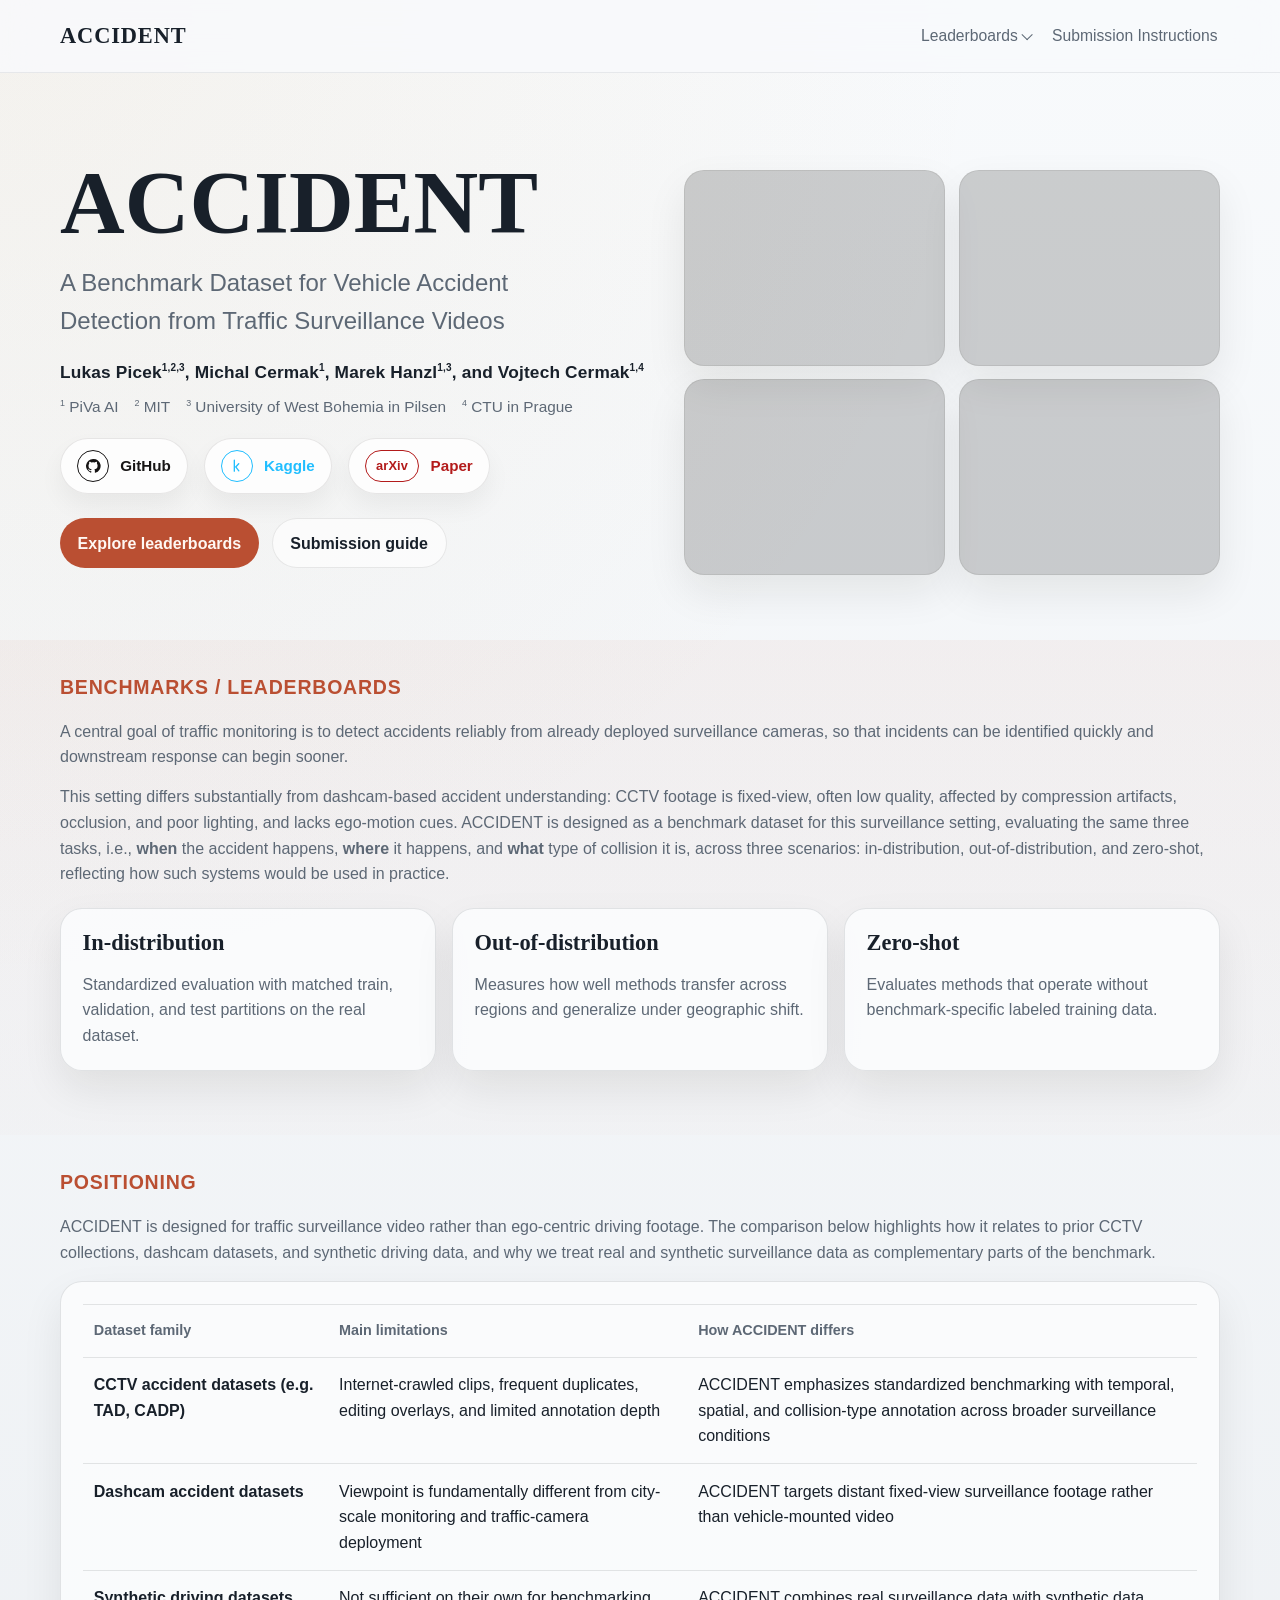
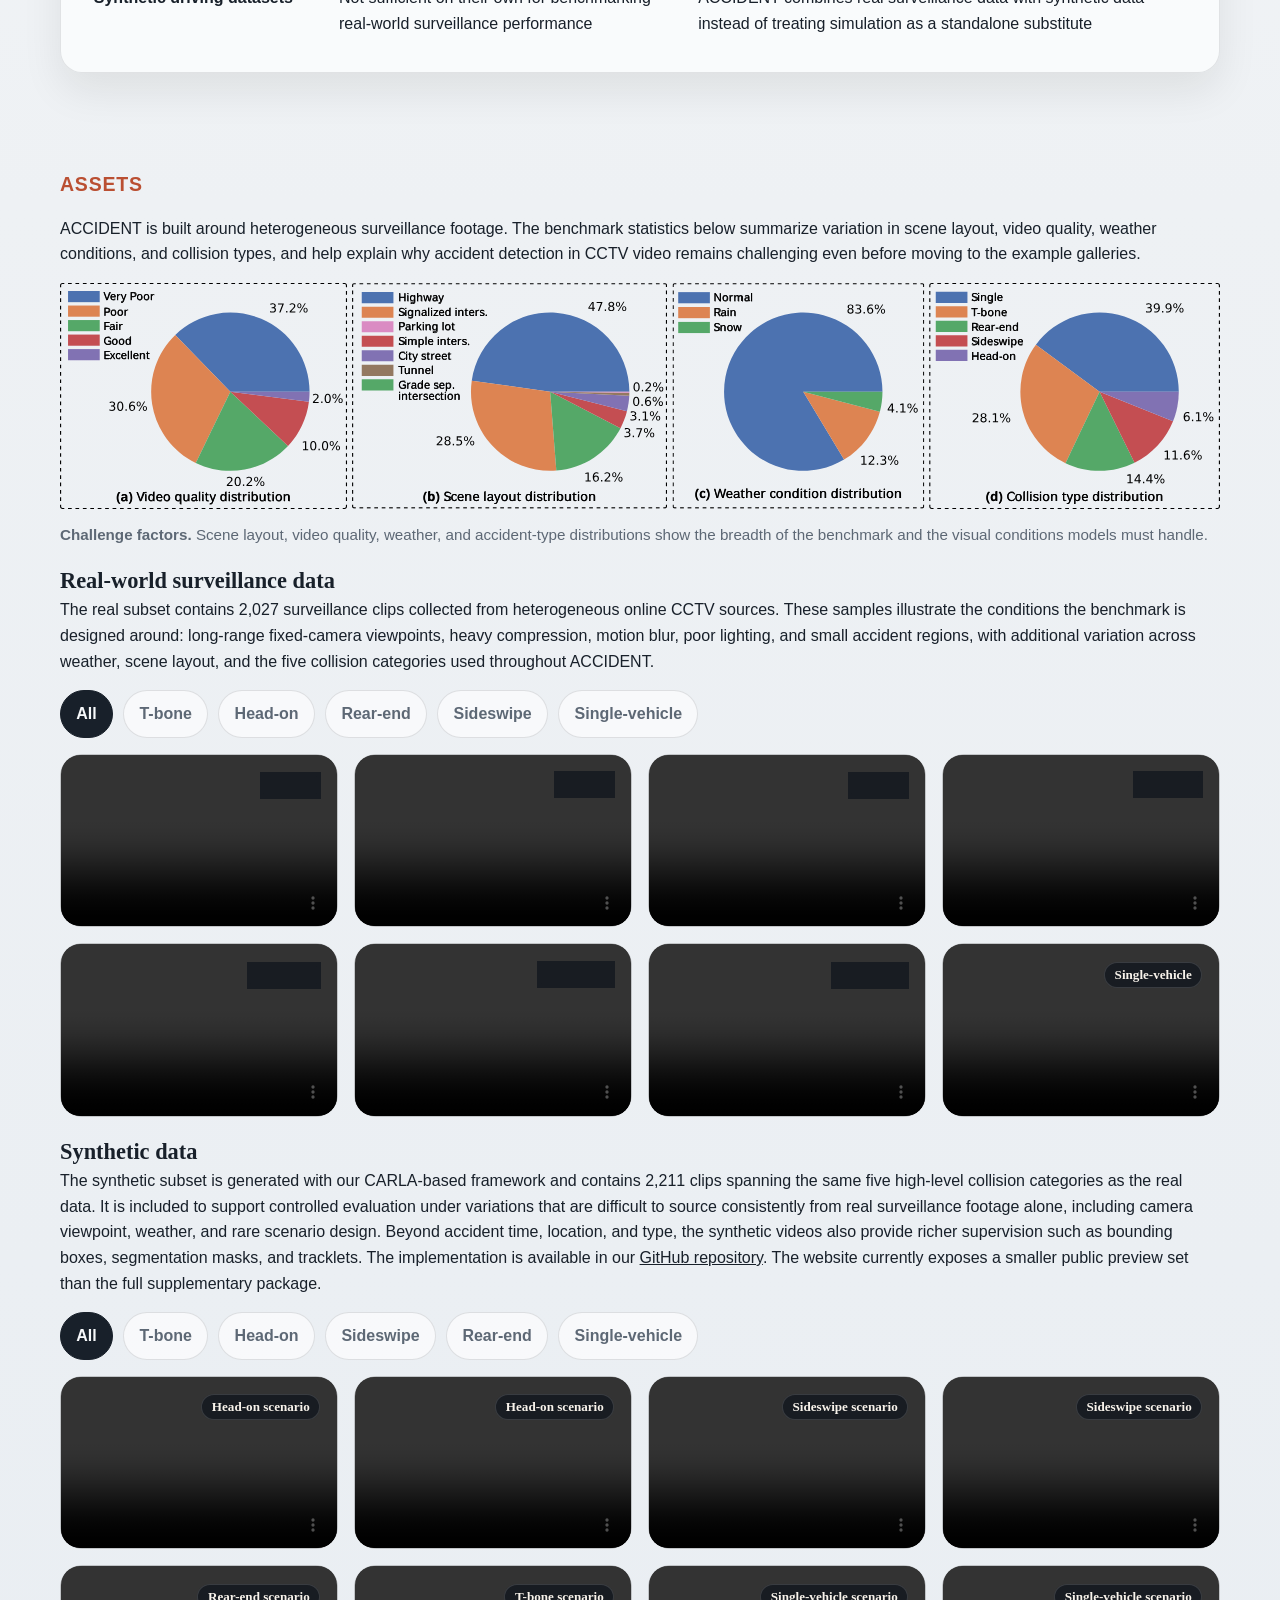
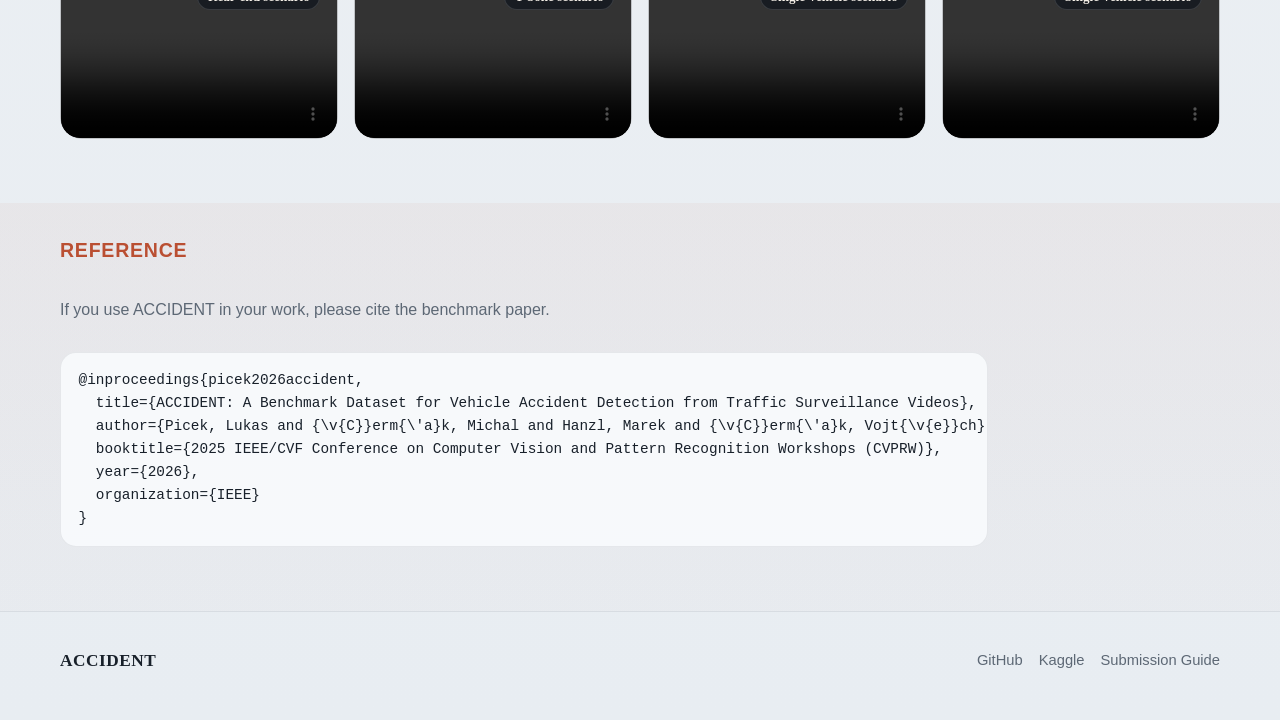
==== commit e2697b1a: "feat: reference added" ====
--- a/index.html
+++ b/index.html
@@ -594,6 +594,24 @@
             </div>
         </section>
 
+        <section id="citation" class="section section-accent">
+            <div class="container">
+                <div class="section-heading">
+                    <p class="eyebrow">Reference</p>
+                </div>
+                <div class="citation-card">
+                    <p class="section-text">If you use ACCIDENT in your work, please cite the benchmark paper.</p>
+                    <pre class="citation-bibtex"><code>@inproceedings{picek2026accident,
+  title={ACCIDENT: A Benchmark Dataset for Vehicle Accident Detection from Traffic Surveillance Videos},
+  author={Picek, Lukas and {\v{C}}erm{\'a}k, Michal and Hanzl, Marek and {\v{C}}erm{\'a}k, Vojt{\v{e}}ch},
+  booktitle={2025 IEEE/CVF Conference on Computer Vision and Pattern Recognition Workshops (CVPRW)},
+  year={2026},
+  organization={IEEE}
+}</code></pre>
+                </div>
+            </div>
+        </section>
+
     </main>
 
     <footer class="site-footer">
--- a/assets/css/site.css
+++ b/assets/css/site.css
@@ -652,6 +652,32 @@
     grid-template-columns: repeat(4, minmax(0, 1fr));
 }
 
+.citation-card {
+    display: grid;
+    gap: 0.8rem;
+    max-width: 58rem;
+}
+
+.citation-card h2 {
+    margin: 0;
+}
+
+.citation-bibtex {
+    margin: 0;
+    padding: 1rem 1.1rem;
+    border-radius: 16px;
+    border: 1px solid rgba(24, 32, 42, 0.08);
+    background: rgba(248, 250, 252, 0.95);
+    overflow-x: auto;
+}
+
+.citation-bibtex code {
+    font-family: "SFMono-Regular", Menlo, monospace;
+    font-size: 0.9rem;
+    line-height: 1.6;
+    white-space: pre;
+}
+
 .card,
 .table-card,
 .callout {
@@ -1073,6 +1099,77 @@
     font-size: 0.9rem;
 }
 
+.leaderboard-method-cell {
+    min-width: 0;
+    width: 100%;
+}
+
+.leaderboard-method-line {
+    display: flex;
+    align-items: center;
+    flex-wrap: wrap;
+    gap: 0.45rem;
+}
+
+.leaderboard-method-name {
+    display: inline-block;
+    color: var(--ink);
+}
+
+.leaderboard-meta-authors {
+    display: block;
+    width: 100%;
+    max-width: 100%;
+    position: relative;
+}
+
+.leaderboard-meta-description {
+    display: block;
+    width: 100%;
+    max-width: 100%;
+    position: relative;
+}
+
+.leaderboard-tooltip-trigger {
+    display: block;
+    overflow: hidden;
+    text-overflow: ellipsis;
+    white-space: nowrap;
+}
+
+.leaderboard-meta-authors[data-tooltip-active="true"] .leaderboard-tooltip-trigger,
+.leaderboard-meta-description[data-tooltip-active="true"] .leaderboard-tooltip-trigger {
+    cursor: help;
+}
+
+.leaderboard-tooltip {
+    position: absolute;
+    left: 0;
+    top: calc(100% + 0.45rem);
+    z-index: 20;
+    width: min(28rem, 70vw);
+    padding: 0.7rem 0.8rem;
+    border-radius: 12px;
+    background: rgba(20, 26, 34, 0.96);
+    color: #f5f7fa;
+    box-shadow: 0 16px 36px rgba(15, 20, 28, 0.22);
+    white-space: normal;
+    line-height: 1.45;
+    opacity: 0;
+    pointer-events: none;
+    transform: translateY(4px);
+    transition: opacity 0.16s ease, transform 0.16s ease;
+}
+
+.leaderboard-meta-authors[data-tooltip-active="true"]:hover .leaderboard-tooltip,
+.leaderboard-meta-authors[data-tooltip-active="true"]:focus-within .leaderboard-tooltip,
+.leaderboard-meta-description[data-tooltip-active="true"]:hover .leaderboard-tooltip,
+.leaderboard-meta-description[data-tooltip-active="true"]:focus-within .leaderboard-tooltip {
+    opacity: 1;
+    pointer-events: auto;
+    transform: translateY(0);
+}
+
 .leaderboard-sort-button {
     display: inline-flex;
     align-items: center;
@@ -1116,7 +1213,7 @@
 .leaderboard-chip {
     display: inline-flex;
     align-items: center;
-    margin-top: 0.45rem;
+    margin-top: 0;
     padding: 0.18rem 0.5rem;
     border-radius: 999px;
     background: rgba(198, 147, 69, 0.16);
@@ -1138,6 +1235,39 @@
 
 .leaderboard-table-card table {
     outline: none;
+    table-layout: fixed;
+}
+
+.leaderboard-table-card th,
+.leaderboard-table-card td {
+    padding-left: 0.5rem;
+    padding-right: 0.5rem;
+}
+
+.leaderboard-table-card table th:nth-child(3),
+.leaderboard-table-card table td:nth-child(3) {
+    width: 6.5rem;
+}
+
+.leaderboard-table-card table th:nth-child(4),
+.leaderboard-table-card table td:nth-child(4),
+.leaderboard-table-card table th:nth-child(5),
+.leaderboard-table-card table td:nth-child(5),
+.leaderboard-table-card table th:nth-child(6),
+.leaderboard-table-card table td:nth-child(6),
+.leaderboard-table-card table th:nth-child(7),
+.leaderboard-table-card table td:nth-child(7) {
+    width: 5.5rem;
+}
+
+.leaderboard-table-card table th:nth-child(8),
+.leaderboard-table-card table td:nth-child(8) {
+    width: 7rem;
+}
+
+.leaderboard-method-column {
+    width: auto;
+    min-width: 0;
 }
 
 .comparison-card table th:first-child,
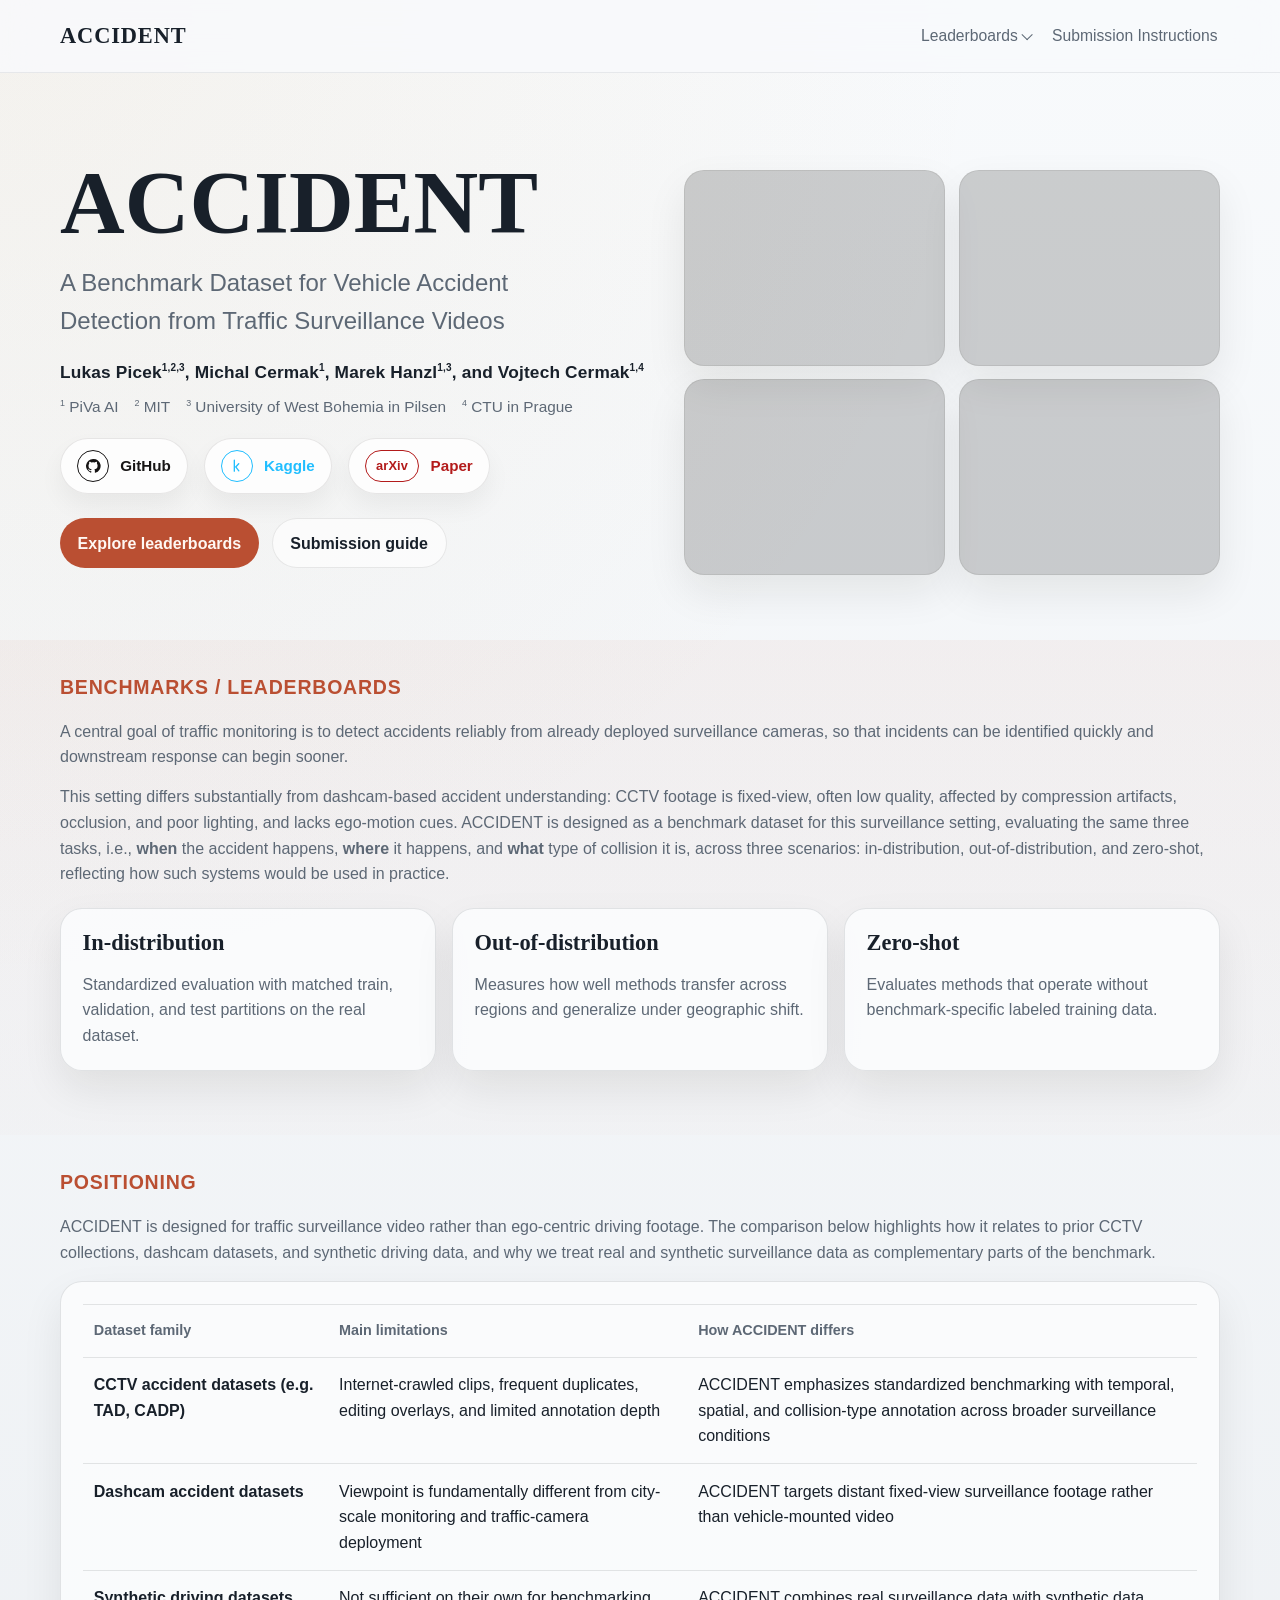
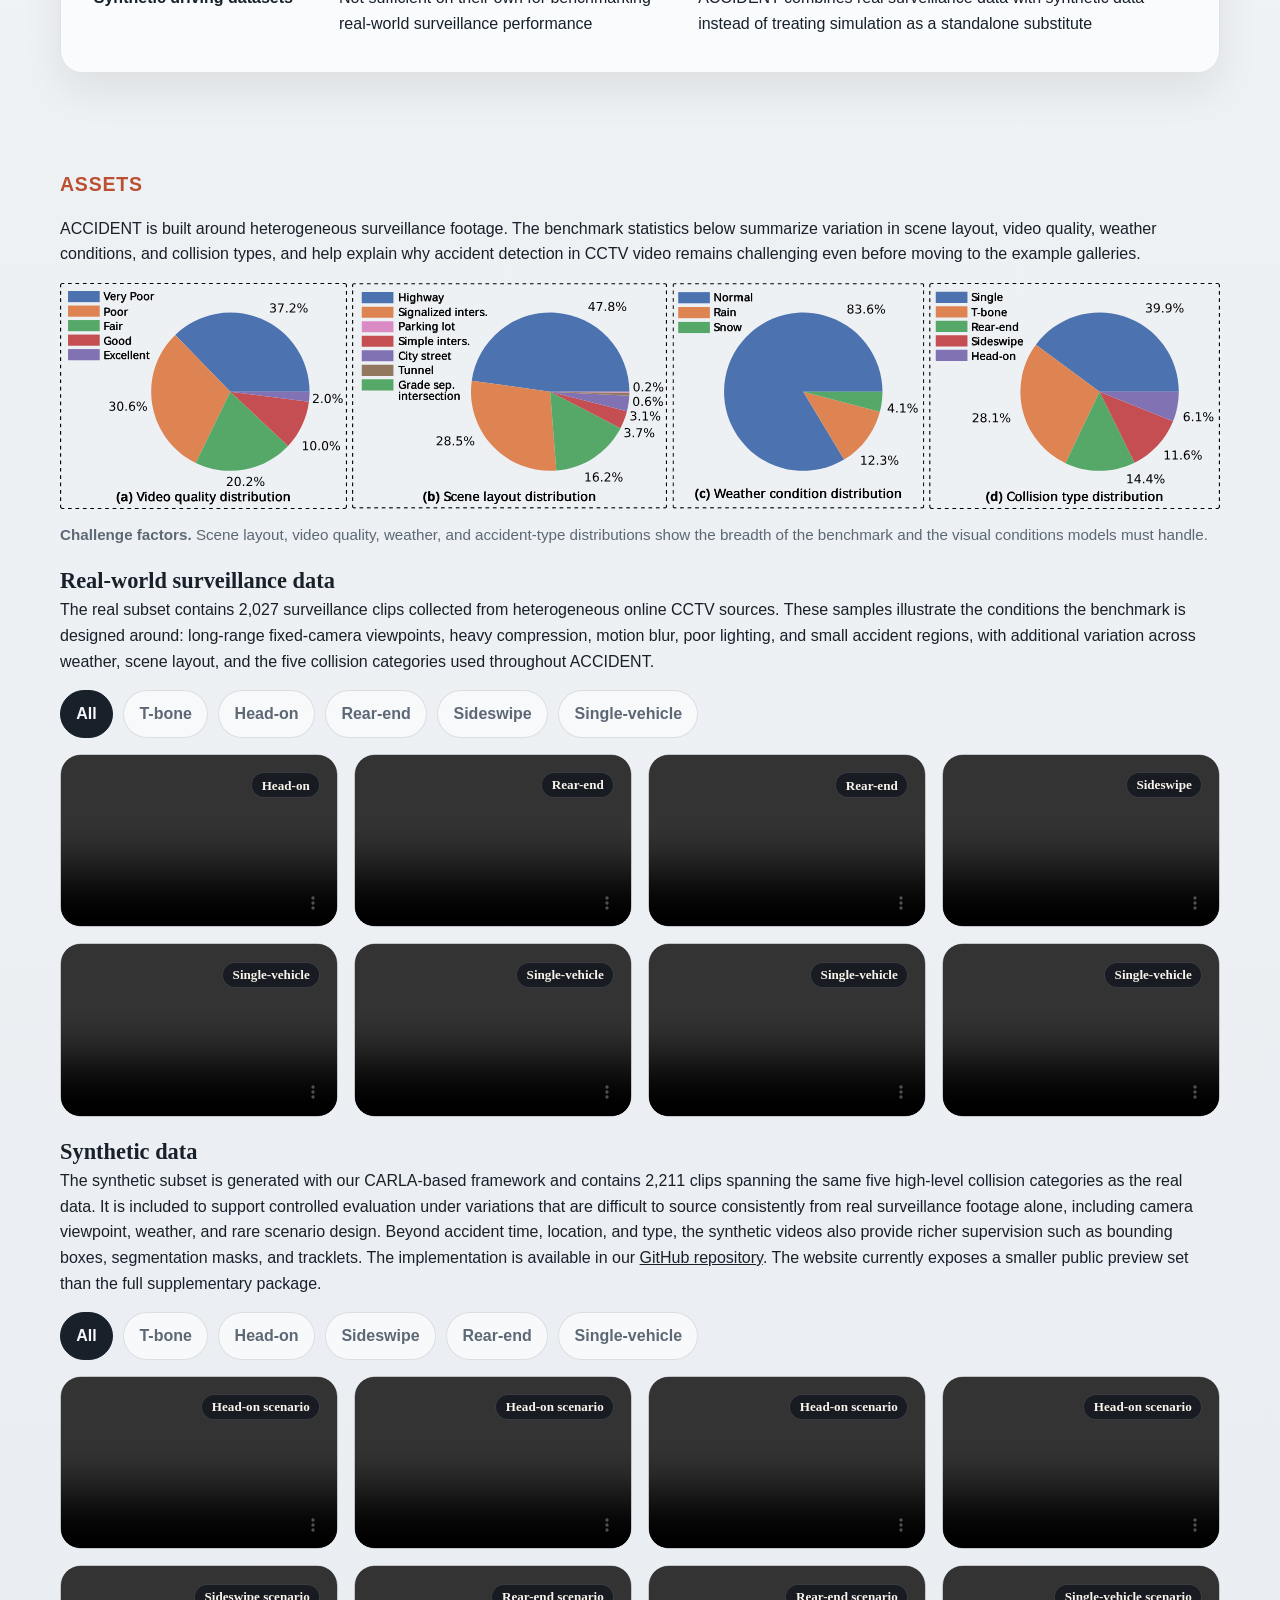
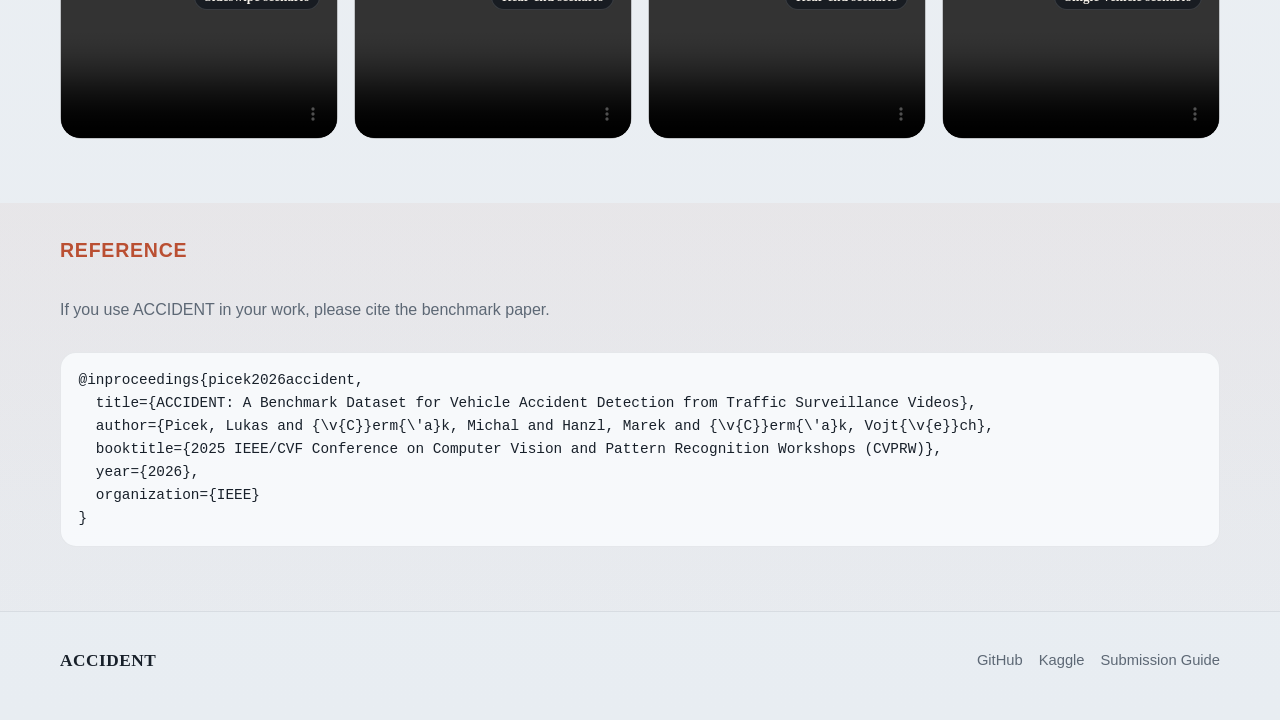
==== commit c628d743: "chore: video loading optimization." ====
--- a/index.html
+++ b/index.html
@@ -279,140 +279,140 @@
                             <article class="card asset-card asset-card-sample" data-filter-group="real-world"
                                 data-type="t-bone">
                                 <video controls preload="metadata" muted loop>
-                                    <source src="./assets/videos/real-world/tbone%20(3).mp4" type="video/mp4">
+                                    <source data-src="./assets/videos/real-world/tbone%20(3).mp4" type="video/mp4">
                                 </video>
                                 <h4>T-bone</h4>
                             </article>
                             <article class="card asset-card asset-card-sample" data-filter-group="real-world"
                                 data-type="t-bone">
                                 <video controls preload="metadata" muted loop>
-                                    <source src="./assets/videos/real-world/tbone%20(4).mp4" type="video/mp4">
+                                    <source data-src="./assets/videos/real-world/tbone%20(4).mp4" type="video/mp4">
                                 </video>
                                 <h4>T-bone</h4>
                             </article>
                             <article class="card asset-card asset-card-sample" data-filter-group="real-world"
                                 data-type="t-bone">
                                 <video controls preload="metadata" muted loop>
-                                    <source src="./assets/videos/real-world/tbone%20(5).mp4" type="video/mp4">
+                                    <source data-src="./assets/videos/real-world/tbone%20(5).mp4" type="video/mp4">
                                 </video>
                                 <h4>T-bone</h4>
                             </article>
                             <article class="card asset-card asset-card-sample" data-filter-group="real-world"
                                 data-type="t-bone">
                                 <video controls preload="metadata" muted loop>
-                                    <source src="./assets/videos/real-world/tbone%20(6).mp4" type="video/mp4">
+                                    <source data-src="./assets/videos/real-world/tbone%20(6).mp4" type="video/mp4">
                                 </video>
                                 <h4>T-bone</h4>
                             </article>
                             <article class="card asset-card asset-card-sample" data-filter-group="real-world"
                                 data-type="head-on">
                                 <video controls preload="metadata" muted loop>
-                                    <source src="./assets/videos/real-world/headon.mp4" type="video/mp4">
+                                    <source data-src="./assets/videos/real-world/headon.mp4" type="video/mp4">
                                 </video>
                                 <h4>Head-on</h4>
                             </article>
                             <article class="card asset-card asset-card-sample" data-filter-group="real-world"
                                 data-type="head-on">
                                 <video controls preload="metadata" muted loop>
-                                    <source src="./assets/videos/real-world/headon-nn.mp4" type="video/mp4">
+                                    <source data-src="./assets/videos/real-world/headon-nn.mp4" type="video/mp4">
                                 </video>
                                 <h4>Head-on</h4>
                             </article>
                             <article class="card asset-card asset-card-sample" data-filter-group="real-world"
                                 data-type="head-on">
                                 <video controls preload="metadata" muted loop>
-                                    <source src="./assets/videos/real-world/headon-rd.mp4" type="video/mp4">
+                                    <source data-src="./assets/videos/real-world/headon-rd.mp4" type="video/mp4">
                                 </video>
                                 <h4>Head-on</h4>
                             </article>
                             <article class="card asset-card asset-card-sample" data-filter-group="real-world"
                                 data-type="head-on">
                                 <video controls preload="metadata" muted loop>
-                                    <source src="./assets/videos/real-world/headon-sn.mp4" type="video/mp4">
+                                    <source data-src="./assets/videos/real-world/headon-sn.mp4" type="video/mp4">
                                 </video>
                                 <h4>Head-on</h4>
                             </article>
                             <article class="card asset-card asset-card-sample" data-filter-group="real-world"
                                 data-type="rear-end">
                                 <video controls preload="metadata" muted loop>
-                                    <source src="./assets/videos/real-world/rearend%20(2).mp4" type="video/mp4">
+                                    <source data-src="./assets/videos/real-world/rearend%20(2).mp4" type="video/mp4">
                                 </video>
                                 <h4>Rear-end</h4>
                             </article>
                             <article class="card asset-card asset-card-sample" data-filter-group="real-world"
                                 data-type="rear-end">
                                 <video controls preload="metadata" muted loop>
-                                    <source src="./assets/videos/real-world/rearend%20(3).mp4" type="video/mp4">
+                                    <source data-src="./assets/videos/real-world/rearend%20(3).mp4" type="video/mp4">
                                 </video>
                                 <h4>Rear-end</h4>
                             </article>
                             <article class="card asset-card asset-card-sample" data-filter-group="real-world"
                                 data-type="rear-end">
                                 <video controls preload="metadata" muted loop>
-                                    <source src="./assets/videos/real-world/rearend-rd.mp4" type="video/mp4">
+                                    <source data-src="./assets/videos/real-world/rearend-rd.mp4" type="video/mp4">
                                 </video>
                                 <h4>Rear-end</h4>
                             </article>
                             <article class="card asset-card asset-card-sample" data-filter-group="real-world"
                                 data-type="rear-end">
                                 <video controls preload="metadata" muted loop>
-                                    <source src="./assets/videos/real-world/rearend-sn.mp4" type="video/mp4">
+                                    <source data-src="./assets/videos/real-world/rearend-sn.mp4" type="video/mp4">
                                 </video>
                                 <h4>Rear-end</h4>
                             </article>
                             <article class="card asset-card asset-card-sample" data-filter-group="real-world"
                                 data-type="sideswipe">
                                 <video controls preload="metadata" muted loop>
-                                    <source src="./assets/videos/real-world/sideswipe.mp4" type="video/mp4">
+                                    <source data-src="./assets/videos/real-world/sideswipe.mp4" type="video/mp4">
                                 </video>
                                 <h4>Sideswipe</h4>
                             </article>
                             <article class="card asset-card asset-card-sample" data-filter-group="real-world"
                                 data-type="sideswipe">
                                 <video controls preload="metadata" muted loop>
-                                    <source src="./assets/videos/real-world/sideswipe-nn.mp4" type="video/mp4">
+                                    <source data-src="./assets/videos/real-world/sideswipe-nn.mp4" type="video/mp4">
                                 </video>
                                 <h4>Sideswipe</h4>
                             </article>
                             <article class="card asset-card asset-card-sample" data-filter-group="real-world"
                                 data-type="sideswipe">
                                 <video controls preload="metadata" muted loop>
-                                    <source src="./assets/videos/real-world/sideswipe-rn.mp4" type="video/mp4">
+                                    <source data-src="./assets/videos/real-world/sideswipe-rn.mp4" type="video/mp4">
                                 </video>
                                 <h4>Sideswipe</h4>
                             </article>
                             <article class="card asset-card asset-card-sample" data-filter-group="real-world"
                                 data-type="sideswipe">
                                 <video controls preload="metadata" muted loop>
-                                    <source src="./assets/videos/real-world/sideswipe%20(2).mp4" type="video/mp4">
+                                    <source data-src="./assets/videos/real-world/sideswipe%20(2).mp4" type="video/mp4">
                                 </video>
                                 <h4>Sideswipe</h4>
                             </article>
                             <article class="card asset-card asset-card-sample" data-filter-group="real-world"
                                 data-type="single">
                                 <video controls preload="metadata" muted loop>
-                                    <source src="./assets/videos/real-world/single-rn.mp4" type="video/mp4">
+                                    <source data-src="./assets/videos/real-world/single-rn.mp4" type="video/mp4">
                                 </video>
                                 <h4>Single-vehicle</h4>
                             </article>
                             <article class="card asset-card asset-card-sample" data-filter-group="real-world"
                                 data-type="single">
                                 <video controls preload="metadata" muted loop>
-                                    <source src="./assets/videos/real-world/single-rd.mp4" type="video/mp4">
+                                    <source data-src="./assets/videos/real-world/single-rd.mp4" type="video/mp4">
                                 </video>
                                 <h4>Single-vehicle</h4>
                             </article>
                             <article class="card asset-card asset-card-sample" data-filter-group="real-world"
                                 data-type="single">
                                 <video controls preload="metadata" muted loop>
-                                    <source src="./assets/videos/real-world/single%20(2).mp4" type="video/mp4">
+                                    <source data-src="./assets/videos/real-world/single%20(2).mp4" type="video/mp4">
                                 </video>
                                 <h4>Single-vehicle</h4>
                             </article>
                             <article class="card asset-card asset-card-sample" data-filter-group="real-world"
                                 data-type="single">
                                 <video controls preload="metadata" muted loop>
-                                    <source src="./assets/videos/real-world/single%20(3).mp4" type="video/mp4">
+                                    <source data-src="./assets/videos/real-world/single%20(3).mp4" type="video/mp4">
                                 </video>
                                 <h4>Single-vehicle</h4>
                             </article>
@@ -451,140 +451,140 @@
                             <article class="card asset-card asset-card-sample" data-filter-group="synthetic"
                                 data-type="head-on">
                                 <video controls preload="metadata" muted loop>
-                                    <source src="./assets/videos/synthetic/Town03_head-on_clear_30.mp4" type="video/mp4">
+                                    <source data-src="./assets/videos/synthetic/Town03_head-on_clear_30.mp4" type="video/mp4">
                                 </video>
                                 <h4>Head-on scenario</h4>
                             </article>
                             <article class="card asset-card asset-card-sample" data-filter-group="synthetic"
                                 data-type="head-on">
                                 <video controls preload="metadata" muted loop>
-                                    <source src="./assets/videos/synthetic/Town03_head-on_wet_49.mp4" type="video/mp4">
+                                    <source data-src="./assets/videos/synthetic/Town03_head-on_wet_49.mp4" type="video/mp4">
                                 </video>
                                 <h4>Head-on scenario</h4>
                             </article>
                             <article class="card asset-card asset-card-sample" data-filter-group="synthetic"
                                 data-type="head-on">
                                 <video controls preload="metadata" muted loop>
-                                    <source src="./assets/videos/synthetic/Town05_head-on_rain_53.mp4" type="video/mp4">
+                                    <source data-src="./assets/videos/synthetic/Town05_head-on_rain_53.mp4" type="video/mp4">
                                 </video>
                                 <h4>Head-on scenario</h4>
                             </article>
                             <article class="card asset-card asset-card-sample" data-filter-group="synthetic"
                                 data-type="head-on">
                                 <video controls preload="metadata" muted loop>
-                                    <source src="./assets/videos/synthetic/Town06_head-on_sunset_12.mp4" type="video/mp4">
+                                    <source data-src="./assets/videos/synthetic/Town06_head-on_sunset_12.mp4" type="video/mp4">
                                 </video>
                                 <h4>Head-on scenario</h4>
                             </article>
                             <article class="card asset-card asset-card-sample" data-filter-group="synthetic"
                                 data-type="sideswipe">
                                 <video controls preload="metadata" muted loop>
-                                    <source src="./assets/videos/synthetic/Town05_sideswipe_clear_05.mp4" type="video/mp4">
+                                    <source data-src="./assets/videos/synthetic/Town05_sideswipe_clear_05.mp4" type="video/mp4">
                                 </video>
                                 <h4>Sideswipe scenario</h4>
                             </article>
                             <article class="card asset-card asset-card-sample" data-filter-group="synthetic"
                                 data-type="sideswipe">
                                 <video controls preload="metadata" muted loop>
-                                    <source src="./assets/videos/synthetic/Town05_sideswipe_sunset_30.mp4" type="video/mp4">
+                                    <source data-src="./assets/videos/synthetic/Town05_sideswipe_sunset_30.mp4" type="video/mp4">
                                 </video>
                                 <h4>Sideswipe scenario</h4>
                             </article>
                             <article class="card asset-card asset-card-sample" data-filter-group="synthetic"
                                 data-type="sideswipe">
                                 <video controls preload="metadata" muted loop>
-                                    <source src="./assets/videos/synthetic/Town05_sideswipe_wet_42.mp4" type="video/mp4">
+                                    <source data-src="./assets/videos/synthetic/Town05_sideswipe_wet_42.mp4" type="video/mp4">
                                 </video>
                                 <h4>Sideswipe scenario</h4>
                             </article>
                             <article class="card asset-card asset-card-sample" data-filter-group="synthetic"
                                 data-type="sideswipe">
                                 <video controls preload="metadata" muted loop>
-                                    <source src="./assets/videos/synthetic/Town06_sideswipe_clear_45.mp4" type="video/mp4">
+                                    <source data-src="./assets/videos/synthetic/Town06_sideswipe_clear_45.mp4" type="video/mp4">
                                 </video>
                                 <h4>Sideswipe scenario</h4>
                             </article>
                             <article class="card asset-card asset-card-sample" data-filter-group="synthetic"
                                 data-type="rear-end">
                                 <video controls preload="metadata" muted loop>
-                                    <source src="./assets/videos/synthetic/Town04_rear-end_clear_14.mp4" type="video/mp4">
+                                    <source data-src="./assets/videos/synthetic/Town04_rear-end_clear_14.mp4" type="video/mp4">
                                 </video>
                                 <h4>Rear-end scenario</h4>
                             </article>
                             <article class="card asset-card asset-card-sample" data-filter-group="synthetic"
                                 data-type="rear-end">
                                 <video controls preload="metadata" muted loop>
-                                    <source src="./assets/videos/synthetic/Town04_rear-end_wet_46.mp4" type="video/mp4">
+                                    <source data-src="./assets/videos/synthetic/Town04_rear-end_wet_46.mp4" type="video/mp4">
                                 </video>
                                 <h4>Rear-end scenario</h4>
                             </article>
                             <article class="card asset-card asset-card-sample" data-filter-group="synthetic"
                                 data-type="rear-end">
                                 <video controls preload="metadata" muted loop>
-                                    <source src="./assets/videos/synthetic/Town07_rear-end_clear_45.mp4" type="video/mp4">
+                                    <source data-src="./assets/videos/synthetic/Town07_rear-end_clear_45.mp4" type="video/mp4">
                                 </video>
                                 <h4>Rear-end scenario</h4>
                             </article>
                             <article class="card asset-card asset-card-sample" data-filter-group="synthetic"
                                 data-type="rear-end">
                                 <video controls preload="metadata" muted loop>
-                                    <source src="./assets/videos/synthetic/Town07_rear-end_sunset_28.mp4" type="video/mp4">
+                                    <source data-src="./assets/videos/synthetic/Town07_rear-end_sunset_28.mp4" type="video/mp4">
                                 </video>
                                 <h4>Rear-end scenario</h4>
                             </article>
                             <article class="card asset-card asset-card-sample" data-filter-group="synthetic"
                                 data-type="t-bone">
                                 <video controls preload="metadata" muted loop>
-                                    <source src="./assets/videos/synthetic/Town03_t-bone_clear_37.mp4" type="video/mp4">
+                                    <source data-src="./assets/videos/synthetic/Town03_t-bone_clear_37.mp4" type="video/mp4">
                                 </video>
                                 <h4>T-bone scenario</h4>
                             </article>
                             <article class="card asset-card asset-card-sample" data-filter-group="synthetic"
                                 data-type="t-bone">
                                 <video controls preload="metadata" muted loop>
-                                    <source src="./assets/videos/synthetic/Town03_t-bone_wet_43.mp4" type="video/mp4">
+                                    <source data-src="./assets/videos/synthetic/Town03_t-bone_wet_43.mp4" type="video/mp4">
                                 </video>
                                 <h4>T-bone scenario</h4>
                             </article>
                             <article class="card asset-card asset-card-sample" data-filter-group="synthetic"
                                 data-type="t-bone">
                                 <video controls preload="metadata" muted loop>
-                                    <source src="./assets/videos/synthetic/Town07_t-bone_clear_25.mp4" type="video/mp4">
+                                    <source data-src="./assets/videos/synthetic/Town07_t-bone_clear_25.mp4" type="video/mp4">
                                 </video>
                                 <h4>T-bone scenario</h4>
                             </article>
                             <article class="card asset-card asset-card-sample" data-filter-group="synthetic"
                                 data-type="t-bone">
                                 <video controls preload="metadata" muted loop>
-                                    <source src="./assets/videos/synthetic/Town10HD_t-bone_sunset_04.mp4" type="video/mp4">
+                                    <source data-src="./assets/videos/synthetic/Town10HD_t-bone_sunset_04.mp4" type="video/mp4">
                                 </video>
                                 <h4>T-bone scenario</h4>
                             </article>
                             <article class="card asset-card asset-card-sample" data-filter-group="synthetic"
                                 data-type="single">
                                 <video controls preload="metadata" muted loop>
-                                    <source src="./assets/videos/synthetic/Town07_single_sunset_29.mp4" type="video/mp4">
+                                    <source data-src="./assets/videos/synthetic/Town07_single_sunset_29.mp4" type="video/mp4">
                                 </video>
                                 <h4>Single-vehicle scenario</h4>
                             </article>
                             <article class="card asset-card asset-card-sample" data-filter-group="synthetic"
                                 data-type="single">
                                 <video controls preload="metadata" muted loop>
-                                    <source src="./assets/videos/synthetic/Town07_single_wet_00.mp4" type="video/mp4">
+                                    <source data-src="./assets/videos/synthetic/Town07_single_wet_00.mp4" type="video/mp4">
                                 </video>
                                 <h4>Single-vehicle scenario</h4>
                             </article>
                             <article class="card asset-card asset-card-sample" data-filter-group="synthetic"
                                 data-type="single">
                                 <video controls preload="metadata" muted loop>
-                                    <source src="./assets/videos/synthetic/Town10HD_single_sunset_32.mp4" type="video/mp4">
+                                    <source data-src="./assets/videos/synthetic/Town10HD_single_sunset_32.mp4" type="video/mp4">
                                 </video>
                                 <h4>Single-vehicle scenario</h4>
                             </article>
                             <article class="card asset-card asset-card-sample" data-filter-group="synthetic"
                                 data-type="single">
                                 <video controls preload="metadata" muted loop>
-                                    <source src="./assets/videos/synthetic/single-rgb.mp4" type="video/mp4">
+                                    <source data-src="./assets/videos/synthetic/single-rgb.mp4" type="video/mp4">
                                 </video>
                                 <h4>Single-vehicle scenario</h4>
                             </article>
--- a/assets/css/site.css
+++ b/assets/css/site.css
@@ -655,7 +655,6 @@
 .citation-card {
     display: grid;
     gap: 0.8rem;
-    max-width: 58rem;
 }
 
 .citation-card h2 {
